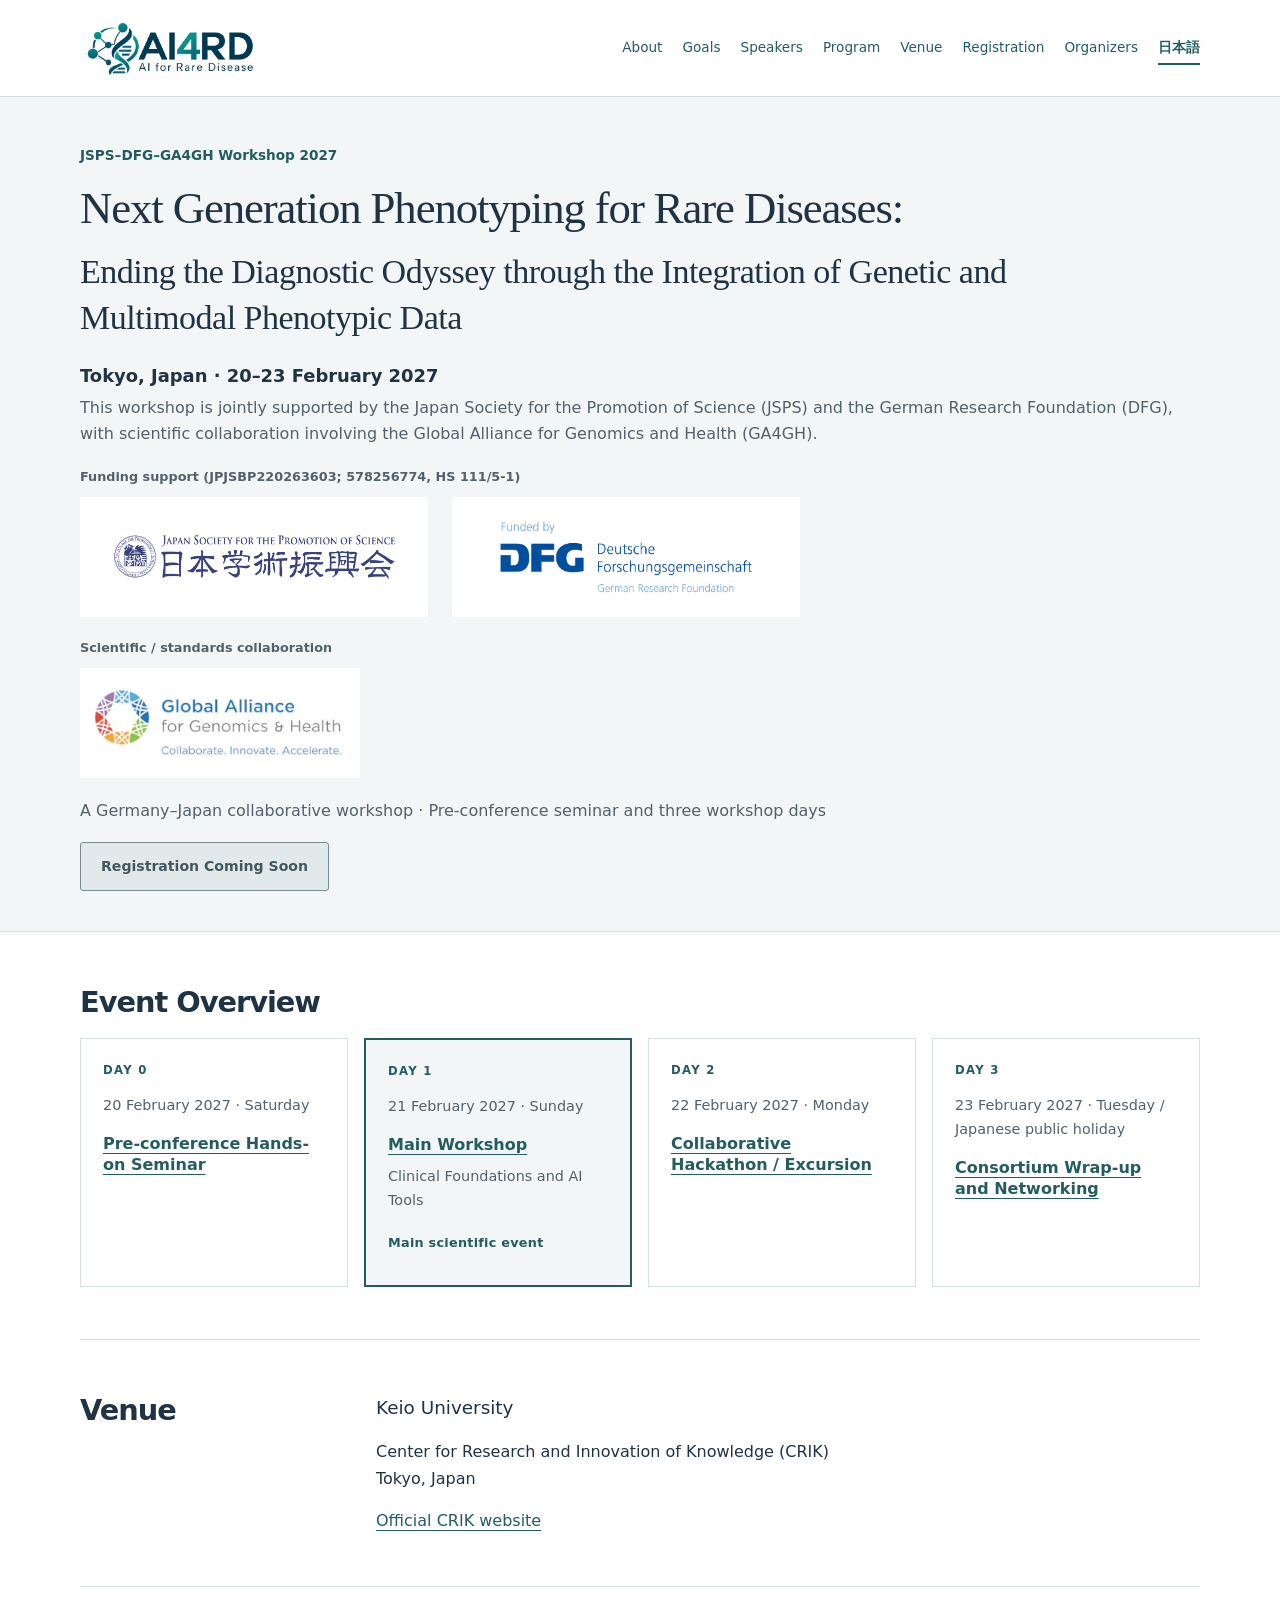
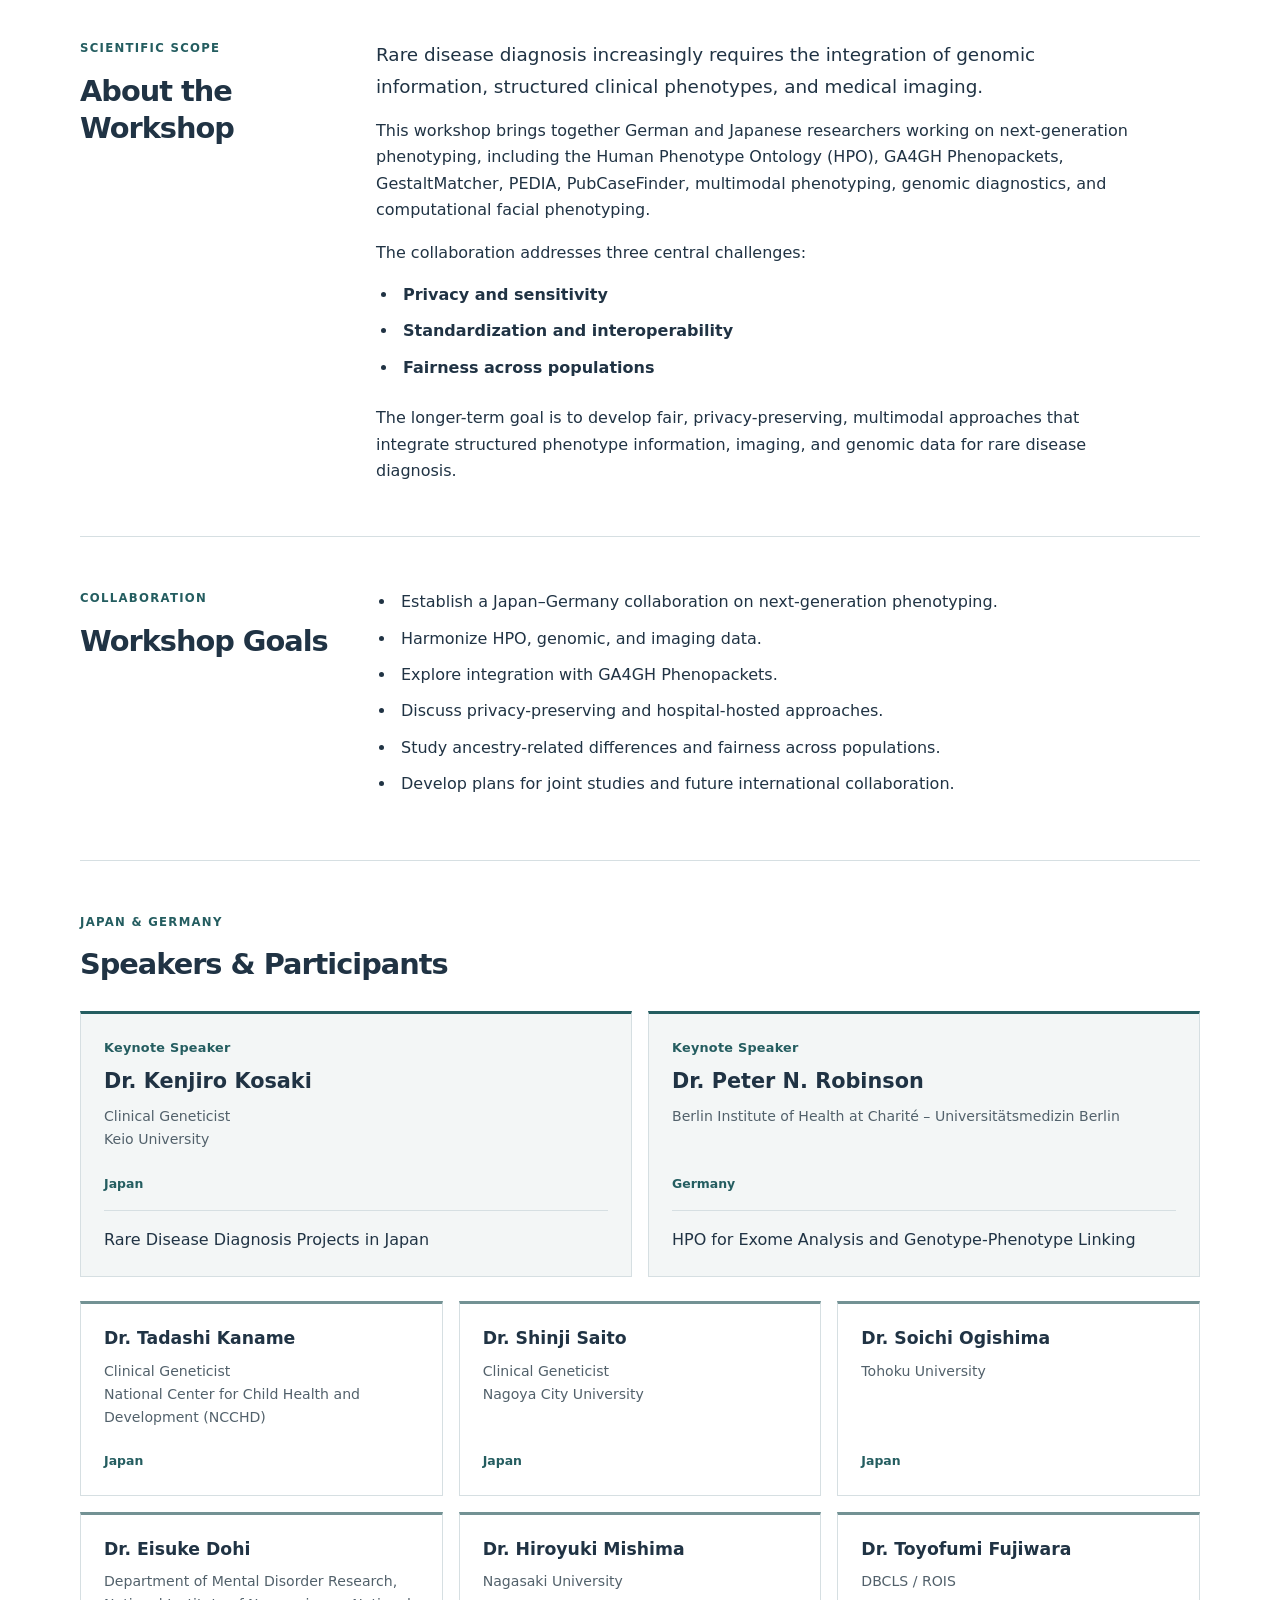
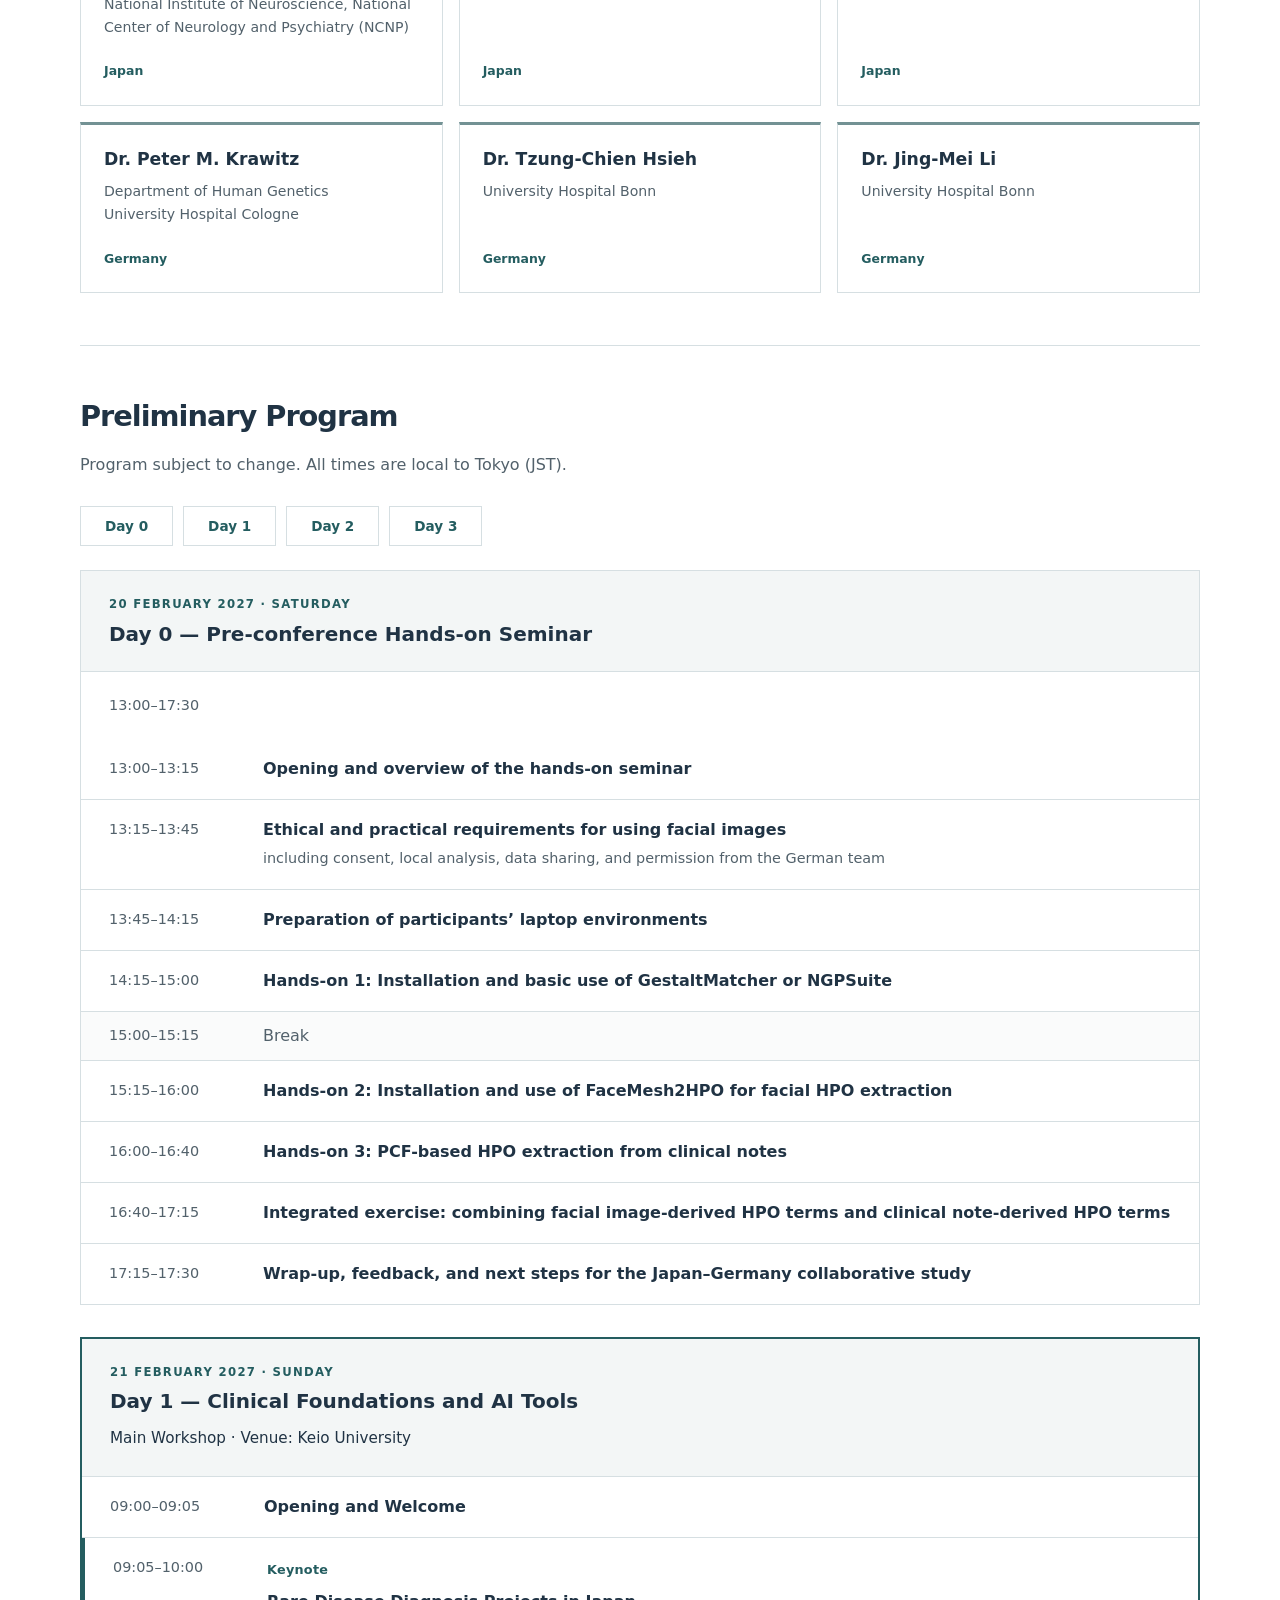
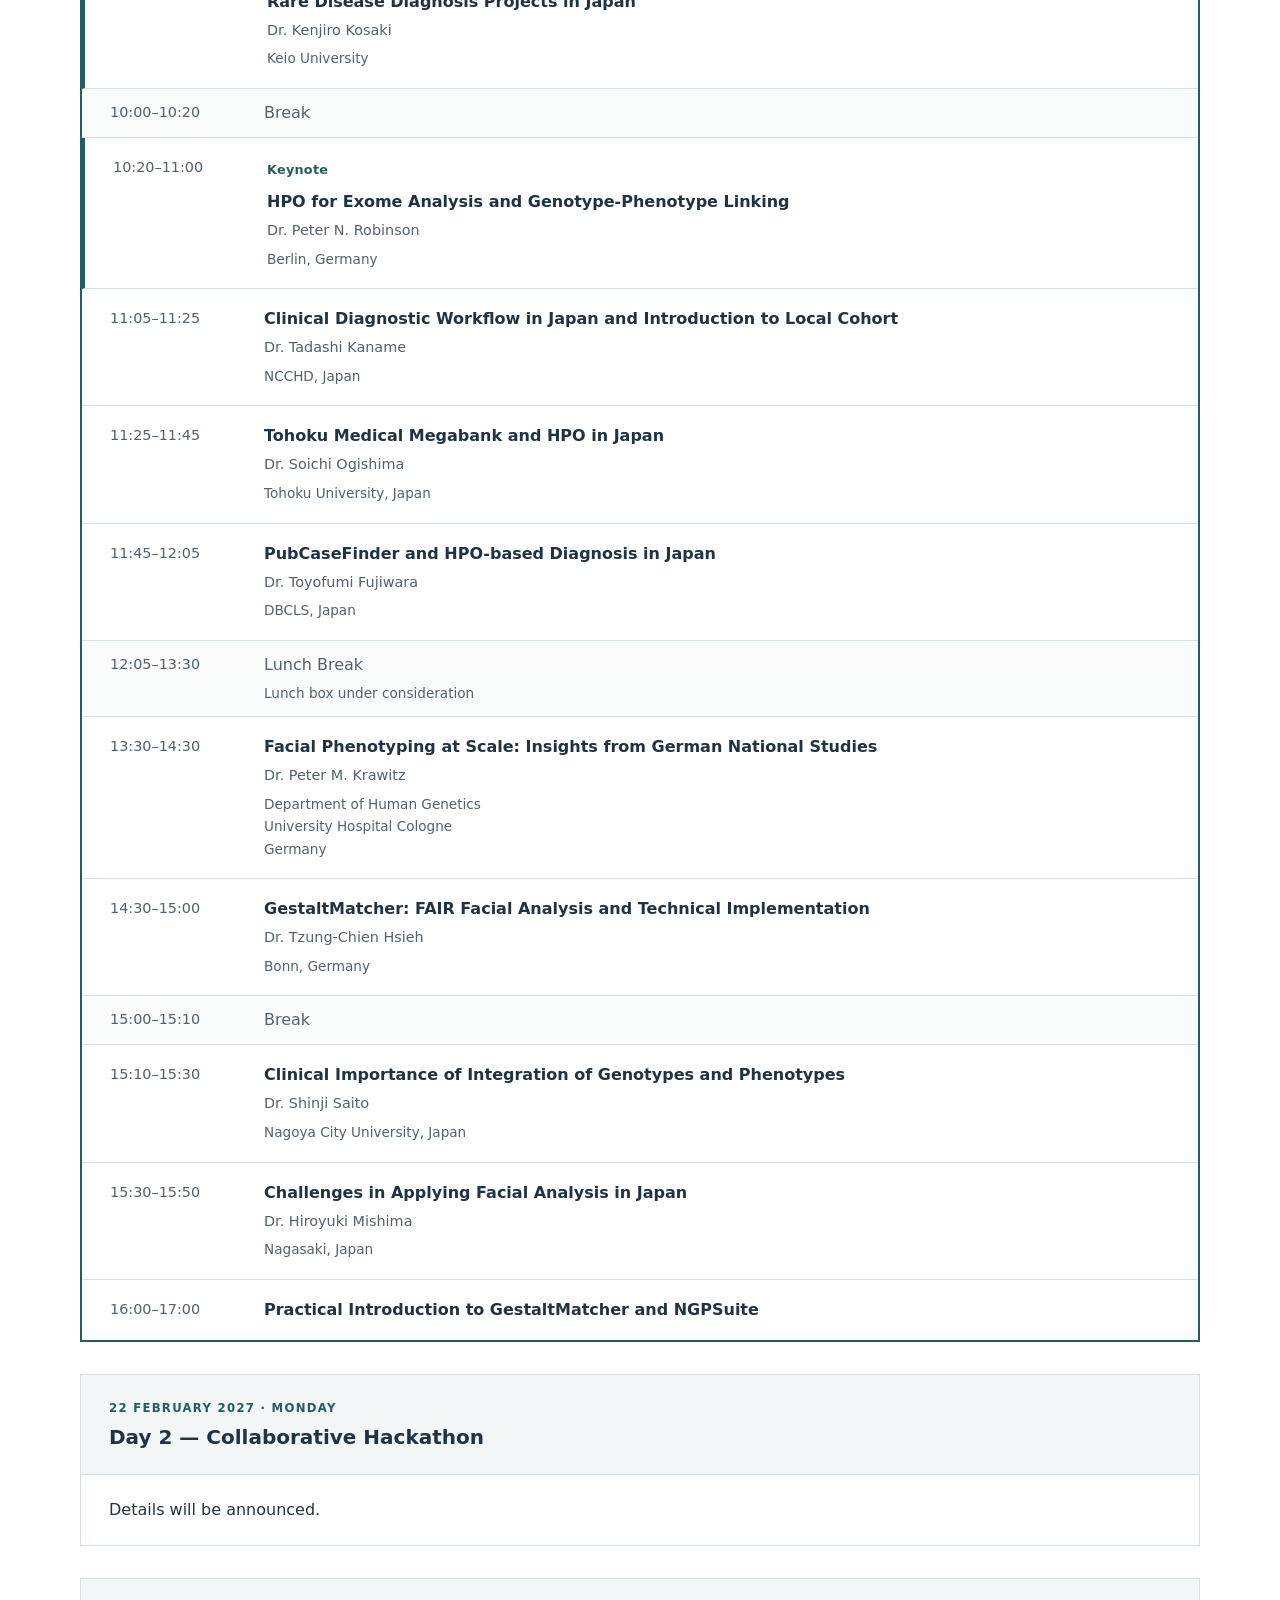
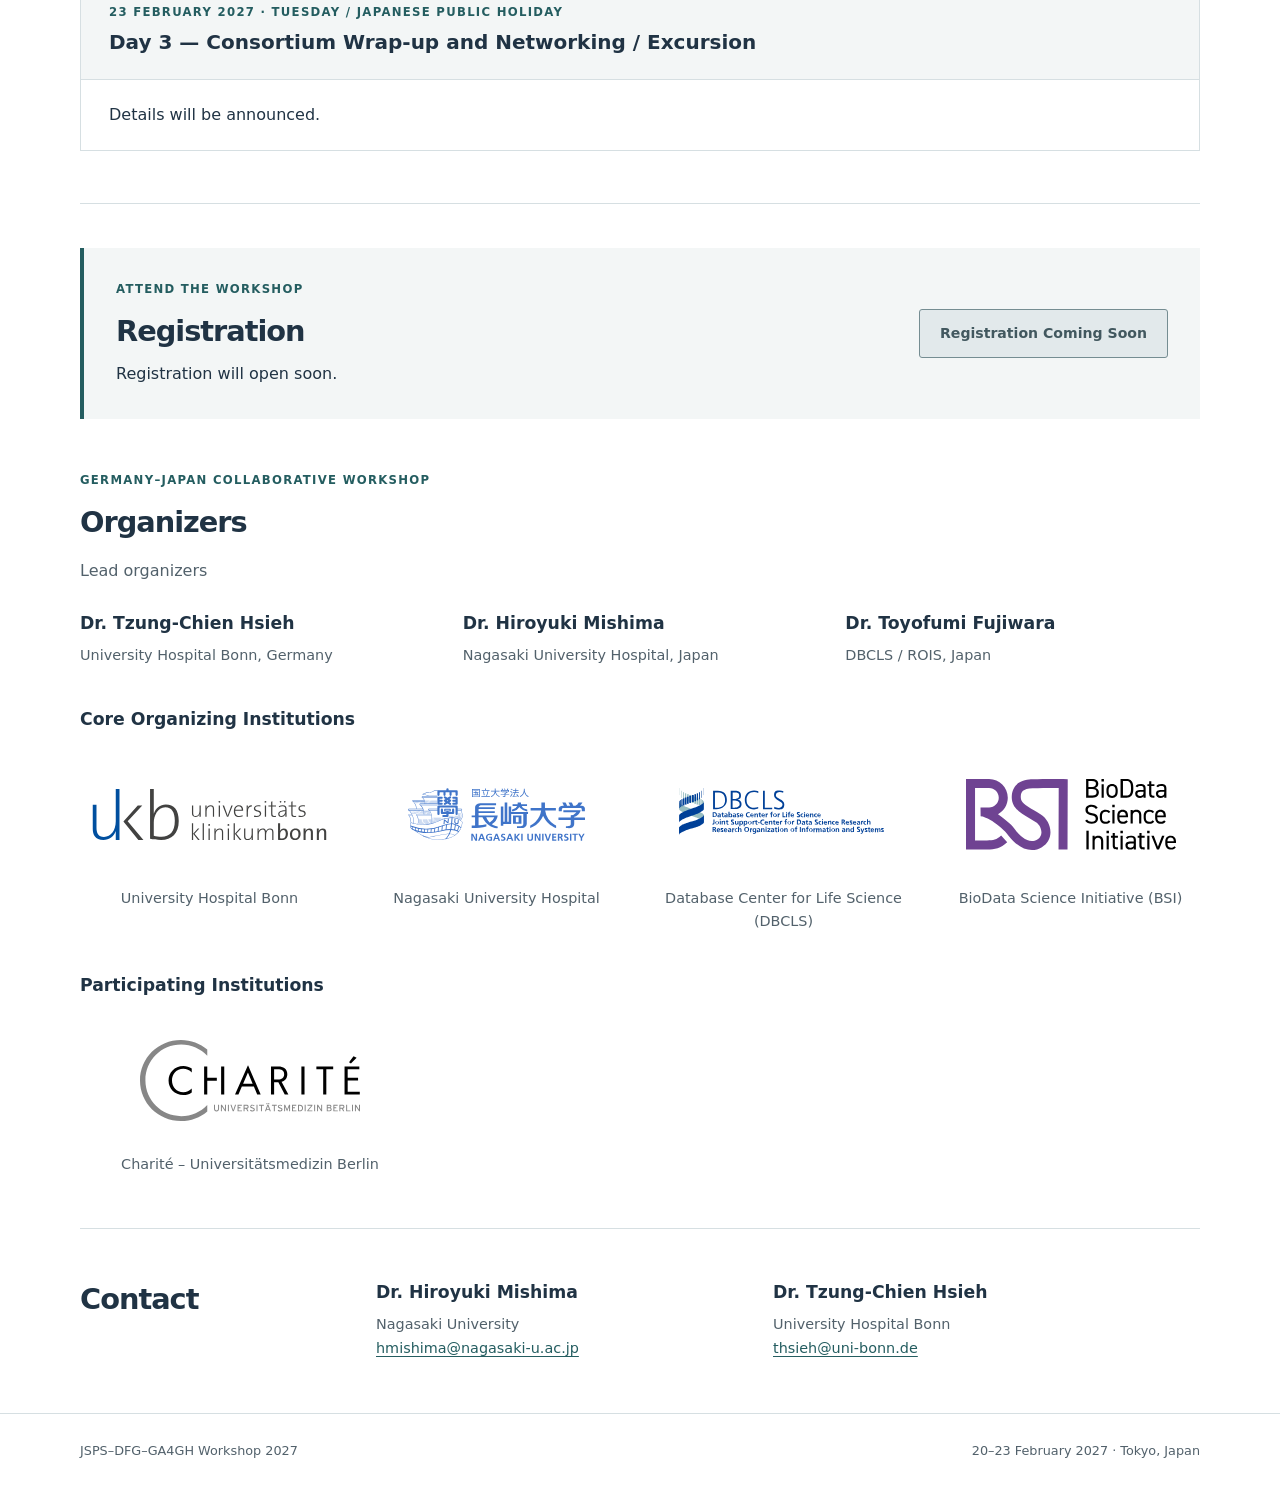
==== en/index.html @ 0270f4f4 "Update index.html" ====
<!doctype html>
<html lang="en">
<head>
  <meta charset="utf-8">
  <meta name="viewport" content="width=device-width, initial-scale=1">
  <title>JSPS–DFG–GA4GH Workshop 2027 | Tokyo</title>
  <meta name="description" content="Japan–Germany workshop on next-generation phenotyping for rare diseases. 20–23 February 2027, Keio University CRIK, Tokyo, Japan.">
  <link rel="stylesheet" href="../assets/css/styles.css">
<link rel="alternate" hreflang="ja" href="../">
<link rel="alternate" hreflang="en" href="./">
</head>
<body>
<a class="skip-link" href="#main">Skip to content</a>
<header class="site-header"><div class="container header-inner"><a class="wordmark" href="./" lang="en"><img class="header-logo" src="../assets/images/ai4rd.png" alt="AI4RD logo" width="2172" height="724" decoding="async"></a><nav aria-label="Main navigation"><a href="#about">About</a><a href="#goals">Goals</a><a href="#speakers">Speakers</a><a href="#program">Program</a><a href="#venue">Venue</a><a href="#registration">Registration</a><a href="#organizers">Organizers</a><a class="language-link" href="../" lang="ja" hreflang="ja">日本語</a></nav></div></header>
<main id="main">
<!-- WORKSHOP IDENTITY -->
<section class="hero" id="top"><div class="container">
<p class="workshop-identity" lang="en">JSPS–DFG–GA4GH Workshop 2027</p>
<h1>Next Generation Phenotyping for Rare Diseases:<span class="title-subline">Ending the Diagnostic Odyssey through the Integration of Genetic and Multimodal Phenotypic Data</span></h1>
<p class="hero-location">Tokyo, Japan · 20–23 February 2027</p>
<p class="hero-note funding-acknowledgement">
  This workshop is jointly supported by the Japan Society for the Promotion of Science (JSPS) and the German Research Foundation (DFG),
  with scientific collaboration involving the Global Alliance for Genomics and Health (GA4GH).
</p>
<!-- Funding logos -->
<p class="support-label">Funding support (JPJSBP220263603; 578256774, HS 111/5-1)</p>
<div class="funding-logos">
<div class="funding-logo-slot"><img class="institution-logo logo-jsps" src="../assets/images/jsps-display.png" alt="Japan Society for the Promotion of Science (JSPS)" decoding="async"></div>
<div class="funding-logo-slot"><img class="institution-logo logo-dfg" src="../assets/images/dfg-display.png" alt="German Research Foundation (DFG)" decoding="async"></div>
</div>
<!-- End funding logos -->
<div class="scientific-collaboration">
<p class="support-label">Scientific / standards collaboration</p>
<div class="collaboration-logo-slot"><img class="institution-logo logo-ga4gh" src="../assets/images/ga4gh.png" alt="Global Alliance for Genomics and Health (GA4GH)" decoding="async"></div>
</div>
<p class="hero-note">A Germany–Japan collaborative workshop · Pre-conference seminar and three workshop days</p>
<button class="button" type="button" disabled>Registration Coming Soon</button>
</div></section>
<div class="container content">
<section id="overview" class="section section-full"><h2>Event Overview</h2>
  <div class="overview-grid">
    <article class="overview-card">
      <p class="eyebrow">Day 0</p><p>20 February 2027 · Saturday</p>
      <h3><a href="#day-0">Pre-conference Hands-on Seminar</a></h3></article>
    <article class="overview-card main-event">
      <p class="eyebrow">Day 1</p><p>21 February 2027 · Sunday</p>
      <h3><a href="#day-1">Main Workshop</a></h3><p>Clinical Foundations and AI Tools</p><span class="badge">Main scientific event</span></article>
    <article class="overview-card">
      <p class="eyebrow">Day 2</p><p>22 February 2027 · Monday</p><h3><a href="#day-2">Collaborative Hackathon / Excursion</a></h3></article>
    <article class="overview-card">
      <p class="eyebrow">Day 3</p><p>23 February 2027 · Tuesday / Japanese public holiday</p>
      <h3><a href="#day-3">Consortium Wrap-up and Networking</a></h3></article>
  </div>
</section>
<section id="venue" class="section"><div class="section-label"><h2>Venue</h2></div><div class="section-body"><p class="lead">Keio University</p><p>Center for Research and Innovation of Knowledge (CRIK)<br>Tokyo, Japan</p><p><a href="https://crik.keio.ac.jp/">Official CRIK website</a></p></div></section>
<section id="about" class="section"><div class="section-label"><p class="eyebrow">Scientific scope</p><h2>About the Workshop</h2></div><div class="section-body">
<p class="lead">Rare disease diagnosis increasingly requires the integration of genomic information, structured clinical phenotypes, and medical imaging.</p>
<p>This workshop brings together German and Japanese researchers working on next-generation phenotyping, including the Human Phenotype Ontology (HPO), GA4GH Phenopackets, GestaltMatcher, PEDIA, PubCaseFinder, multimodal phenotyping, genomic diagnostics, and computational facial phenotyping.</p>
<p>The collaboration addresses three central challenges:</p>
<ul class="challenges"><li>Privacy and sensitivity</li><li>Standardization and interoperability</li><li>Fairness across populations</li></ul>
<p>The longer-term goal is to develop fair, privacy-preserving, multimodal approaches that integrate structured phenotype information, imaging, and genomic data for rare disease diagnosis.</p>
</div></section>
<section id="goals" class="section"><div class="section-label"><p class="eyebrow">Collaboration</p><h2>Workshop Goals</h2></div><div class="section-body"><ul class="goals-list">
<li>Establish a Japan–Germany collaboration on next-generation phenotyping.</li>
<li>Harmonize HPO, genomic, and imaging data.</li>
<li>Explore integration with GA4GH Phenopackets.</li>
<li>Discuss privacy-preserving and hospital-hosted approaches.</li>
<li>Study ancestry-related differences and fairness across populations.</li>
<li>Develop plans for joint studies and future international collaboration.</li>
</ul></div></section>
<!-- SPEAKERS: copy one speaker-card article to add a participant. -->
<section id="speakers" class="section section-full"><div class="section-heading"><p class="eyebrow">Japan &amp; Germany</p><h2>Speakers &amp; Participants</h2></div>
  <div class="keynote-grid">
    <article class="speaker-card keynote-card" data-status="confirmed"><p class="badge">Keynote Speaker</p><h3>Dr. Kenjiro Kosaki</h3><p>Clinical Geneticist<br>Keio University</p>
      <p class="country">Japan</p><p class="keynote-title">Rare Disease Diagnosis Projects in Japan</p></article>
    <article class="speaker-card keynote-card"><p class="badge">Keynote Speaker</p><h3>Dr. Peter N. Robinson</h3><p>Berlin Institute of Health at Charité – Universitätsmedizin Berlin</p>
      <p class="country">Germany</p><p class="keynote-title">HPO for Exome Analysis and Genotype-Phenotype Linking</p></article></div>
  <div class="speaker-grid">
    <article class="speaker-card" data-status="confirmed"><h3>Dr. Tadashi Kaname</h3><p>Clinical Geneticist<br>National Center for Child Health and Development (NCCHD)</p><p class="country">Japan</p></article>
    <article class="speaker-card" data-status="confirmed"><h3>Dr. Shinji Saito</h3><p>Clinical Geneticist<br>Nagoya City University</p><p class="country">Japan</p></article>
    <articls class="speaker-card"><h3>Dr. Soichi Ogishima</h3><p>Tohoku University</p><p class="country">Japan</p></articls>
    <article class="speaker-card"><h3>Dr. Eisuke Dohi</h3><p>Department of Mental Disorder Research, National Institute of Neuroscience, National Center of Neurology and Psychiatry (NCNP)</p><p class="country">Japan</p></article>
    <article class="speaker-card"><h3>Dr. Hiroyuki Mishima</h3><p>Nagasaki University</p><p class="country">Japan</p></article>
    <article class="speaker-card"><h3>Dr. Toyofumi Fujiwara</h3><p>DBCLS / ROIS</p><p class="country">Japan</p></article>
    <article class="speaker-card"><h3>Dr. Peter M. Krawitz</h3><p>Department of Human Genetics<br>University Hospital Cologne</p><p class="country">Germany</p></article>
    <article class="speaker-card"><h3>Dr. Tzung-Chien Hsieh</h3><p>University Hospital Bonn</p><p class="country">Germany</p></article>
    <article class="speaker-card"><h3>Dr. Jing-Mei Li</h3><p>University Hospital Bonn</p><p class="country">Germany</p></article>
   
</div></section>
<!-- PROGRAM: each program-day contains an ordered list of sessions. Times are local to Tokyo (JST). -->
<section id="program" class="section section-full"><div class="section-heading"><h2>Preliminary Program</h2><p>Program subject to change. All times are local to Tokyo (JST).</p></div><nav class="day-links" aria-label="Program days"><a href="#day-0">Day 0</a><a href="#day-1">Day 1</a><a href="#day-2">Day 2</a><a href="#day-3">Day 3</a></nav>
<section class="program-day" aria-labelledby="day-0"><header class="day-heading"><p class="eyebrow">20 February 2027 · Saturday</p><h3 id="day-0">Day 0 — Pre-conference Hands-on Seminar</h3></header><div class="day-summary"><p class="session-time">13:00–17:30</p></div>
<ol class="sessions">
<li class="session"><span class="session-time">13:00–13:15</span><div><h4>Opening and overview of the hands-on seminar</h4></div></li>
<li class="session"><span class="session-time">13:15–13:45</span><div><h4>Ethical and practical requirements for using facial images</h4><p>including consent, local analysis, data sharing, and permission from the German team</p></div></li>
<li class="session"><span class="session-time">13:45–14:15</span><div><h4>Preparation of participants’ laptop environments</h4></div></li>
<li class="session"><span class="session-time">14:15–15:00</span><div><h4>Hands-on 1: Installation and basic use of GestaltMatcher or NGPSuite</h4></div></li>
<li class="interval"><span class="session-time">15:00–15:15</span><div><h4>Break</h4></div></li>
<li class="session"><span class="session-time">15:15–16:00</span><div><h4>Hands-on 2: Installation and use of FaceMesh2HPO for facial HPO extraction</h4></div></li>
<li class="session"><span class="session-time">16:00–16:40</span><div><h4>Hands-on 3: PCF-based HPO extraction from clinical notes</h4></div></li>
<li class="session"><span class="session-time">16:40–17:15</span><div><h4>Integrated exercise: combining facial image-derived HPO terms and clinical note-derived HPO terms</h4></div></li>
<li class="session"><span class="session-time">17:15–17:30</span><div><h4>Wrap-up, feedback, and next steps for the Japan–Germany collaborative study</h4></div></li>
</ol></section>
<section class="program-day main-event" aria-labelledby="day-1"><header class="day-heading"><p class="eyebrow">21 February 2027 · Sunday</p><h3 id="day-1">Day 1 — Clinical Foundations and AI Tools</h3><p class="day-meta">Main Workshop · Venue: Keio University</p></header><ol class="sessions">
<li class="session"><span class="session-time">09:00–09:05</span><div><h4>Opening and Welcome</h4></div></li>
<li class="keynote-session"><span class="session-time">09:05–10:00</span><div><p class="badge">Keynote</p><h4>Rare Disease Diagnosis Projects in Japan</h4><p class="session-speaker">Dr. Kenjiro Kosaki</p><p class="session-affiliation">Keio University</p></div></li>
<li class="interval"><span class="session-time">10:00–10:20</span><div><h4>Break</h4></div></li>
<li class="keynote-session"><span class="session-time">10:20–11:00</span><div><p class="badge">Keynote</p><h4>HPO for Exome Analysis and Genotype-Phenotype Linking</h4><p class="session-speaker">Dr. Peter N. Robinson</p><p class="session-affiliation">Berlin, Germany</p></div></li>
<li class="session"><span class="session-time">11:05–11:25</span><div><h4>Clinical Diagnostic Workflow in Japan and Introduction to Local Cohort</h4><p class="session-speaker">Dr. Tadashi Kaname</p><p class="session-affiliation">NCCHD, Japan</p></div></li>
<li class="session"><span class="session-time">11:25–11:45</span><div><h4>Tohoku Medical Megabank and HPO in Japan</h4><p class="session-speaker">Dr. Soichi Ogishima</p><p class="session-affiliation">Tohoku University, Japan</p></div></li>
<li class="session"><span class="session-time">11:45–12:05</span><div><h4>PubCaseFinder and HPO-based Diagnosis in Japan</h4><p class="session-speaker">Dr. Toyofumi Fujiwara</p><p class="session-affiliation">DBCLS, Japan</p></div></li>
<li class="interval"><span class="session-time">12:05–13:30</span><div><h4>Lunch Break</h4><p class="tentative-note">Lunch box under consideration</p></div></li>
<li class="session"><span class="session-time">13:30–14:30</span><div><h4>Facial Phenotyping at Scale: Insights from German National Studies</h4><p class="session-speaker">Dr. Peter M. Krawitz</p><p class="session-affiliation">Department of Human Genetics<br>University Hospital Cologne<br>Germany</p></div></li>
<li class="session"><span class="session-time">14:30–15:00</span><div><h4>GestaltMatcher: FAIR Facial Analysis and Technical Implementation</h4><p class="session-speaker">Dr. Tzung-Chien Hsieh</p><p class="session-affiliation">Bonn, Germany</p></div></li>
<li class="interval"><span class="session-time">15:00–15:10</span><div><h4>Break</h4></div></li>
<li class="session"><span class="session-time">15:10–15:30</span><div><h4>Clinical Importance of Integration of Genotypes and Phenotypes</h4><p class="session-speaker">Dr. Shinji Saito</p><p class="session-affiliation">Nagoya City University, Japan</p></div></li>
<li class="session"><span class="session-time">15:30–15:50</span><div><h4>Challenges in Applying Facial Analysis in Japan</h4><p class="session-speaker">Dr. Hiroyuki Mishima</p><p class="session-affiliation">Nagasaki, Japan</p></div></li>
<li class="session"><span class="session-time">16:00–17:00</span><div><h4>Practical Introduction to GestaltMatcher and NGPSuite</h4></div></li>
</ol></section>
<section class="program-day" aria-labelledby="day-2"><header class="day-heading"><p class="eyebrow">22 February 2027 · Monday</p><h3 id="day-2">Day 2 — Collaborative Hackathon</h3></header><div class="day-summary"><p>Details will be announced.</p></div></section>
<section class="program-day" aria-labelledby="day-3"><header class="day-heading"><p class="eyebrow">23 February 2027 · Tuesday / Japanese public holiday</p><h3 id="day-3">Day 3 — Consortium Wrap-up and Networking / Excursion</h3></header><div class="day-summary"><p>Details will be announced.</p></div></section>
</section>
<!-- REGISTRATION: replace disabled buttons here and in the hero with links once registration opens. -->
<section id="registration" class="registration"><div><p class="eyebrow">Attend the workshop</p><h2>Registration</h2><p>Registration will open soon.</p></div><button class="button" type="button" disabled>Registration Coming Soon</button></section>
<section id="organizers" class="section section-full"><div class="section-heading"><p class="eyebrow">Germany–Japan collaborative workshop</p><h2>Organizers</h2><p>Lead organizers</p></div><div class="organizer-grid">
<article><h3>Dr. Tzung-Chien Hsieh</h3><p>University Hospital Bonn, Germany</p></article>
<article><h3>Dr. Hiroyuki Mishima</h3><p>Nagasaki University Hospital, Japan</p></article>
<article><h3>Dr. Toyofumi Fujiwara</h3><p>DBCLS / ROIS, Japan</p></article>
</div>
<!-- Institutional logos -->
<section class="institution-section" aria-labelledby="core-institutions">
<h3 id="core-institutions">Core Organizing Institutions</h3>
<div class="institution-grid">
<figure class="institution-item"><div class="logo-slot"><img class="institution-logo logo-ukb" src="../assets/images/ukb.svg" alt="University Hospital Bonn (UKB)" decoding="async"></div><figcaption>University Hospital Bonn</figcaption></figure>
<figure class="institution-item"><div class="logo-slot"><img class="institution-logo logo-nagasaki" src="../assets/images/nagasaki.svg" alt="Nagasaki University" decoding="async"></div><figcaption>Nagasaki University Hospital</figcaption></figure>
<figure class="institution-item"><div class="logo-slot"><img class="institution-logo logo-dbcls" src="../assets/images/dbcls.svg" alt="Database Center for Life Science (DBCLS)" decoding="async"></div><figcaption>Database Center for Life Science (DBCLS)</figcaption></figure>
<figure class="institution-item"><div class="logo-slot"><img class="institution-logo logo-bsi" src="../assets/images/bsi.svg" alt="BioData Science Initiative (BSI)" decoding="async"></div><figcaption lang="en">BioData Science Initiative (BSI)</figcaption></figure>
</div>
</section>
<section class="institution-section" aria-labelledby="participating-institutions">
<h3 id="participating-institutions">Participating Institutions</h3>
<div class="participating-grid">
<figure class="institution-item participating-institution"><div class="logo-slot"><img class="institution-logo logo-charite" src="../assets/images/charite.svg" alt="Charité – Universitätsmedizin Berlin" decoding="async"></div><figcaption>Charité – Universitätsmedizin Berlin</figcaption></figure>
</div>
</section>
<!-- End institutional logos -->
</section>
<section id="contact" class="section"><div class="section-label"><h2>Contact</h2></div><div class="section-body contact-grid">
<div><h3 lang="en">Dr. Hiroyuki Mishima</h3><p>Nagasaki University<br><a href="mailto:hmishima@nagasaki-u.ac.jp">hmishima@nagasaki-u.ac.jp</a></p></div>
<div><h3 lang="en">Dr. Tzung-Chien Hsieh</h3><p>University Hospital Bonn<br><a href="mailto:thsieh@uni-bonn.de">thsieh@uni-bonn.de</a></p></div>
</div></section>
</div>
</main>
<footer class="site-footer"><div class="container"><p>JSPS–DFG–GA4GH Workshop 2027</p><p>20–23 February 2027 · Tokyo, Japan</p></div></footer>
</body>
</html>
---- assets/css/styles.css ----
/* Base palette and spacing: edit these tokens to adjust the visual identity. */
:root{--ink:#203344;--muted:#52616b;--accent:#245d60;--line:#d6dfe2;--soft:#f3f6f6;--paper:#fff;--width:1120px}
*{box-sizing:border-box}
html{scroll-padding-top:7rem}
body{margin:0;background:var(--paper);color:var(--ink);font-family:system-ui,-apple-system,BlinkMacSystemFont,"Segoe UI",sans-serif;font-size:16px;line-height:1.65}
a{color:var(--accent);text-underline-offset:.22em}
a:hover{text-decoration-thickness:2px}
a:focus-visible,button:focus-visible{outline:3px solid #995c13;outline-offset:5px}
.container{width:min(var(--width),calc(100% - 64px));margin-inline:auto}
h1,h2,h3,h4,p{margin-top:0}
h1,h2,h3,h4{line-height:1.3}
h2{font-size:1.8rem;letter-spacing:-.035em;margin-bottom:1rem}
h3{font-size:1.08rem;margin-bottom:.6rem}
p{margin-bottom:1rem}
p:last-child{margin-bottom:0}
.skip-link{position:absolute;top:-100px;left:16px;background:white;padding:12px;z-index:10}
.skip-link:focus{top:12px}
.site-header{position:sticky;top:0;z-index:5;background:white;border-bottom:1px solid var(--line)}
.header-inner{display:flex;align-items:center;justify-content:space-between;gap:24px;padding-block:18px}
.wordmark{display:block;flex-shrink:0;max-width:100%;text-decoration:none}
.header-logo{display:block;width:180px;max-width:100%;height:auto}
nav{display:flex;flex-wrap:wrap;gap:10px 20px}
nav a{font-size:.85rem;text-decoration:none;padding-block:5px}
nav a:hover{text-decoration:underline}
.hero{background:var(--soft);border-bottom:1px solid var(--line);padding:48px 0 40px}
.eyebrow{text-transform:uppercase;letter-spacing:.11em;font-size:.73rem;font-weight:700;color:var(--accent);margin-bottom:14px}
h1{max-width:950px;font-family:Georgia,"Times New Roman",serif;font-weight:400;font-size:clamp(2rem,3.5vw,2.9rem);line-height:1.22;letter-spacing:-.025em;margin-bottom:26px}
.title-subline{display:block;font-size:.76em;line-height:1.35;margin-top:14px;letter-spacing:-.015em}
.hero-location{font-size:1.12rem;font-weight:600;margin-bottom:4px}
.hero-note{color:var(--muted);margin-bottom:18px}
.hero h1{margin-bottom:20px}
.button{display:inline-block;font:inherit;font-size:.88rem;font-weight:600;border:1px solid #758d92;border-radius:3px;padding:12px 20px;text-decoration:none;background:#e2e9eb;color:#42585f}
.button:disabled{opacity:1;cursor:not-allowed}
a.button{background:var(--accent);color:white}
.section{padding-block:52px;border-bottom:1px solid var(--line);display:grid;grid-template-columns:260px 1fr;gap:36px}
.section-body{max-width:770px}
.lead{font-size:1.15rem;line-height:1.7}
.section-full{display:block}
.section-heading{margin-bottom:28px}
.section-heading>p:last-child{color:var(--muted)}
.challenges{padding-left:22px;margin-block:16px 24px;font-weight:600}
.challenges li,.goals-list li{padding-left:5px;margin-bottom:10px}
.goals-list{margin:0;padding-left:20px}
.speaker-grid{display:grid;grid-template-columns:repeat(3,1fr);gap:16px}
.speaker-card{border:1px solid var(--line);border-top:3px solid #739294;padding:23px;display:flex;flex-direction:column}
.speaker-card p{font-size:.88rem;color:var(--muted);margin-bottom:12px}
.speaker-card .country{margin-top:auto;margin-bottom:0;padding-top:10px;font-size:.78rem;color:var(--accent);font-weight:600}
.day-links{margin-bottom:24px;gap:10px}
.day-links a{border:1px solid var(--line);padding:8px 24px;font-weight:600}
.program-day{margin-bottom:32px;border:1px solid var(--line)}
.program-day:last-child{margin-bottom:0}
.day-heading{padding:24px 28px;background:var(--soft);border-bottom:1px solid var(--line)}
.day-heading .eyebrow{margin-bottom:6px}
.day-heading h3{font-size:1.25rem;margin:0;scroll-margin-top:7rem}
.sessions{list-style:none;padding:0;margin:0}
.sessions li{display:grid;grid-template-columns:130px 1fr;gap:24px;padding:18px 28px;border-bottom:1px solid var(--line)}
.sessions li:last-child{border-bottom:0}
.session-time{font-variant-numeric:tabular-nums;font-size:.9rem;white-space:nowrap;color:var(--muted)}
.sessions h4{font-size:1rem;font-weight:600;margin:0;line-height:1.5}
.sessions p{font-size:.9rem;color:var(--muted);margin:5px 0 0}
.sessions .interval{background:#fafbfb;padding-block:12px}
.interval h4{font-weight:400;color:var(--muted)}
.registration{margin-top:44px;padding:32px;background:var(--soft);border-left:4px solid var(--accent);display:flex;justify-content:space-between;align-items:center;gap:24px}
.registration h2{margin-bottom:10px}
.registration .button{flex-shrink:0}
.organizer-grid{display:grid;grid-template-columns:repeat(3,1fr);gap:28px}
.organizer-grid p{color:var(--muted);font-size:.9rem}
#contact{border-bottom:0}
.site-footer{border-top:1px solid var(--line);padding:26px 0;color:var(--muted);font-size:.8rem}
.site-footer .container{display:flex;justify-content:space-between;gap:16px}
.site-footer p{margin:0}
@media(max-width:1000px){.header-inner{align-items:flex-start;flex-direction:column;gap:8px}.section{grid-template-columns:210px 1fr;gap:24px}.speaker-grid{grid-template-columns:repeat(2,1fr)}html{scroll-padding-top:9rem}.day-heading h3{scroll-margin-top:9rem}}
@media(max-width:640px){.container{width:calc(100% - 36px)}.site-header{position:static}.header-inner{padding-block:12px}.header-logo{width:156px}nav{gap:2px 17px}nav a{padding-block:8px}.hero{padding:32px 0}.section{display:block;padding-block:36px}.section-label{margin-bottom:22px}.speaker-grid,.organizer-grid{grid-template-columns:1fr}.speaker-card{padding:20px}.registration{flex-direction:column;align-items:flex-start;padding:24px;margin-top:32px}.sessions li{grid-template-columns:1fr;gap:5px;padding:16px 18px}.day-heading{padding:20px 18px}.day-heading h3{font-size:1.15rem}.site-footer .container{flex-direction:column;gap:5px}html{scroll-padding-top:1rem}.day-heading h3{scroll-margin-top:1rem}}
@media print{.site-header,.skip-link,.button,.day-links{display:none}.container{width:100%}.hero,.section{padding-block:20px}.program-day{break-inside:auto}.sessions li,.speaker-card{break-inside:avoid}body{font-size:10pt}.hero{background:white}.speaker-grid{grid-template-columns:repeat(3,1fr)}}

/* Bilingual navigation, event overview, and keynote hierarchy. */
.language-link{font-weight:700;border-bottom:2px solid var(--accent)}
.overview-grid{display:grid;grid-template-columns:repeat(4,minmax(0,1fr));gap:16px}
.overview-card{padding:22px;border:1px solid var(--line)}
.overview-card>p:not(.eyebrow){font-size:.9rem;color:var(--muted)}
.overview-card h3{font-size:1rem}
.main-event{border:2px solid var(--accent)}
.overview-card.main-event{background:var(--soft)}
.keynote-grid{display:grid;grid-template-columns:repeat(2,minmax(0,1fr));gap:16px;margin-bottom:24px}
.keynote-card{background:var(--soft);border-top-color:var(--accent)}
.keynote-card h3{font-size:1.3rem}
.speaker-card .keynote-title{margin-top:16px;margin-bottom:0;padding-top:16px;border-top:1px solid var(--line);color:var(--ink);font-size:1rem}
.badge,.speaker-card .badge,.sessions .badge{align-self:flex-start;display:inline-block;font-size:.8rem;font-weight:700;color:var(--accent);letter-spacing:.02em;margin:0 0 10px}
.keynote-session{border-left:3px solid var(--accent)}
.day-meta{margin-top:12px;margin-bottom:0;font-size:.95rem}
.day-summary{padding:22px 28px}
.sessions .tentative-note{font-size:.85rem;color:var(--muted)}
.sessions .session-affiliation{font-size:.85rem}
:lang(ja) h1{font-family:"Yu Mincho","Hiragino Mincho ProN",serif;line-height:1.5;letter-spacing:0}
:lang(ja) .title-subline{line-height:1.6;letter-spacing:0}
:lang(ja) h2,:lang(ja) h3{line-height:1.5;letter-spacing:0}
:lang(ja) .eyebrow{letter-spacing:.05em}
@media(max-width:1100px){.header-inner{flex-direction:column;align-items:flex-start;gap:8px}.overview-grid{grid-template-columns:repeat(2,minmax(0,1fr))}html{scroll-padding-top:10rem}}
@media(max-width:640px){.overview-grid,.keynote-grid{grid-template-columns:1fr}.day-summary{padding:20px 18px}html{scroll-padding-top:1rem}}

/* Institutional marks retain their source proportions and artwork. */
.institution-logo {
  display: block;
  width: auto;
  height: auto;
  max-width: 100%;
  max-height: 100px;
  object-fit: contain;
}
.funding-logos {
  display: grid;
  grid-template-columns: repeat(2, minmax(0, 1fr));
  max-width: 720px;
  gap: 24px;
  margin: 0 0 20px;
}
.funding-logo-slot {
  height: 120px;
  padding: 16px;
  display: flex;
  align-items: center;
  justify-content: center;
  background: white;
}
.logo-dfg { max-width: min(100%, 255px); max-height: 88px; }
.logo-jsps { max-width: min(100%, 285px); max-height: 88px; }
.institution-section { margin-top: 40px; }
.institution-section > h3 { margin-bottom: 24px; }
.institution-grid {
  display: grid;
  grid-template-columns: repeat(4, minmax(0, 1fr));
  gap: 28px;
}
.institution-item { margin: 0; min-width: 0; }
.logo-slot {
  min-height: 120px;
  display: flex;
  align-items: center;
  justify-content: center;
  padding: 12px;
}
.logo-ukb { max-width: min(100%, 260px); }
.logo-dbcls { max-width: min(100%, 210px); max-height: 82px; }
.logo-charite { max-width: min(100%, 220px); max-height: 82px; }
.institution-item figcaption {
  margin-top: 12px;
  text-align: center;
  color: var(--muted);
  font-size: .9rem;
}
.logo-nagasaki { max-width: min(100%, 260px); }
.participating-grid { display: grid; grid-template-columns: repeat(2, minmax(0, 1fr)); gap: 28px; max-width: 736px; }
.participating-institution { max-width: 340px; }
.logo-keio { max-width: min(100%, 250px); max-height: 82px; }
@media (max-width: 1000px) {
  .institution-grid { grid-template-columns: repeat(2, minmax(0, 1fr)); }
}
@media (max-width: 640px) {
  .institution-grid { grid-template-columns: 1fr; gap: 28px; }
  .institution-item { width: 100%; max-width: 340px; margin-inline: auto; }
  .funding-logos, .participating-grid { grid-template-columns: 1fr; }
  .funding-logos { max-width: 360px; gap: 16px; }
  .participating-institution { margin-inline: 0; }
}

/* Workshop identity and distinct support roles. */
.workshop-identity { margin-bottom: 14px; color: var(--accent); font-size: .85rem; font-weight: 700; line-height: 1.6; text-wrap: pretty; }
.support-label { margin-bottom: 10px; font-size: .8rem; font-weight: 600; color: var(--muted); }
.scientific-collaboration { margin-bottom: 20px; }
.collaboration-logo-slot { display: flex; align-items: center; justify-content: center; width: 280px; max-width: 100%; height: 110px; padding: 10px; background: white; }
.logo-ga4gh { width: 100%; max-height: 90px; }
.logo-bsi { width: 210px; max-width: 100%; max-height: 82px; }

/* Named contacts share a compact, responsive layout. */
.contact-grid { display: grid; grid-template-columns: repeat(2, minmax(0, 1fr)); gap: 24px; }
.contact-grid p { color: var(--muted); font-size: .9rem; }
.contact-grid a { overflow-wrap: anywhere; }
@media (max-width: 640px) {
  .contact-grid { grid-template-columns: 1fr; }
}
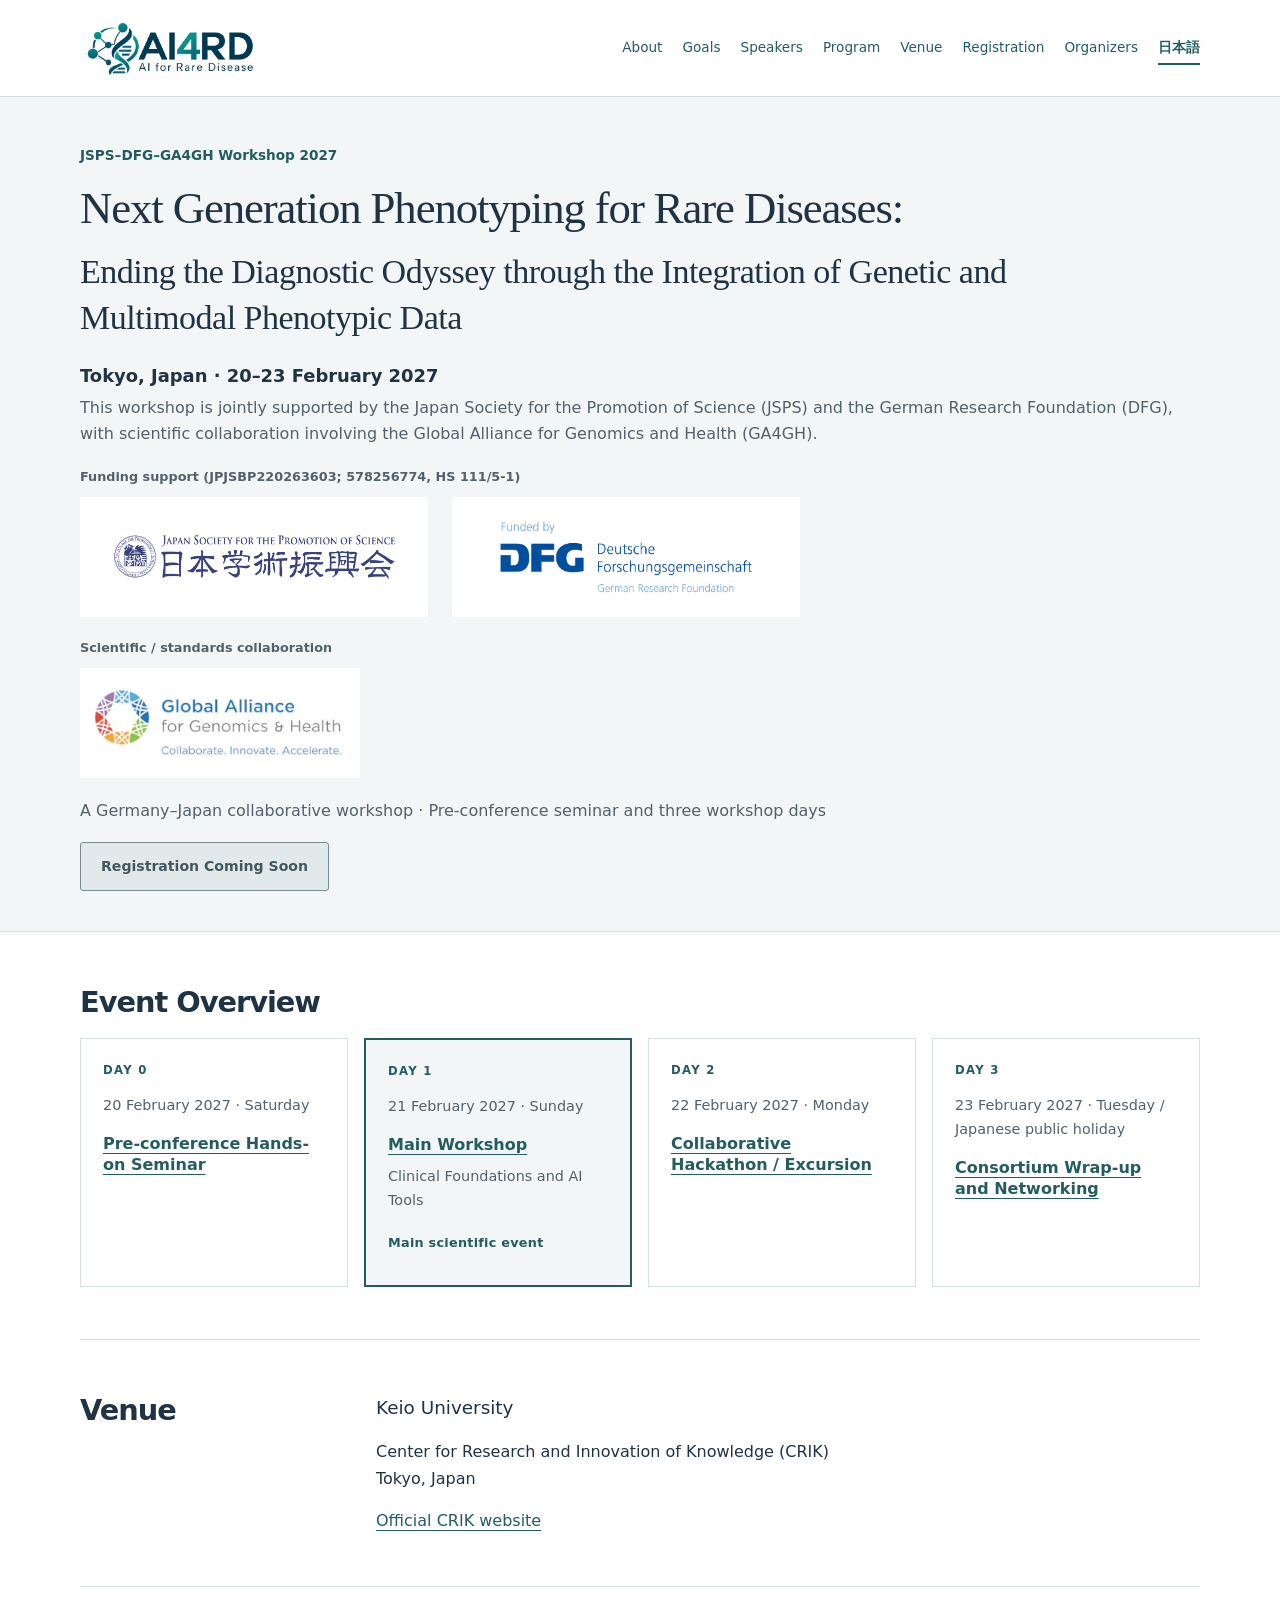
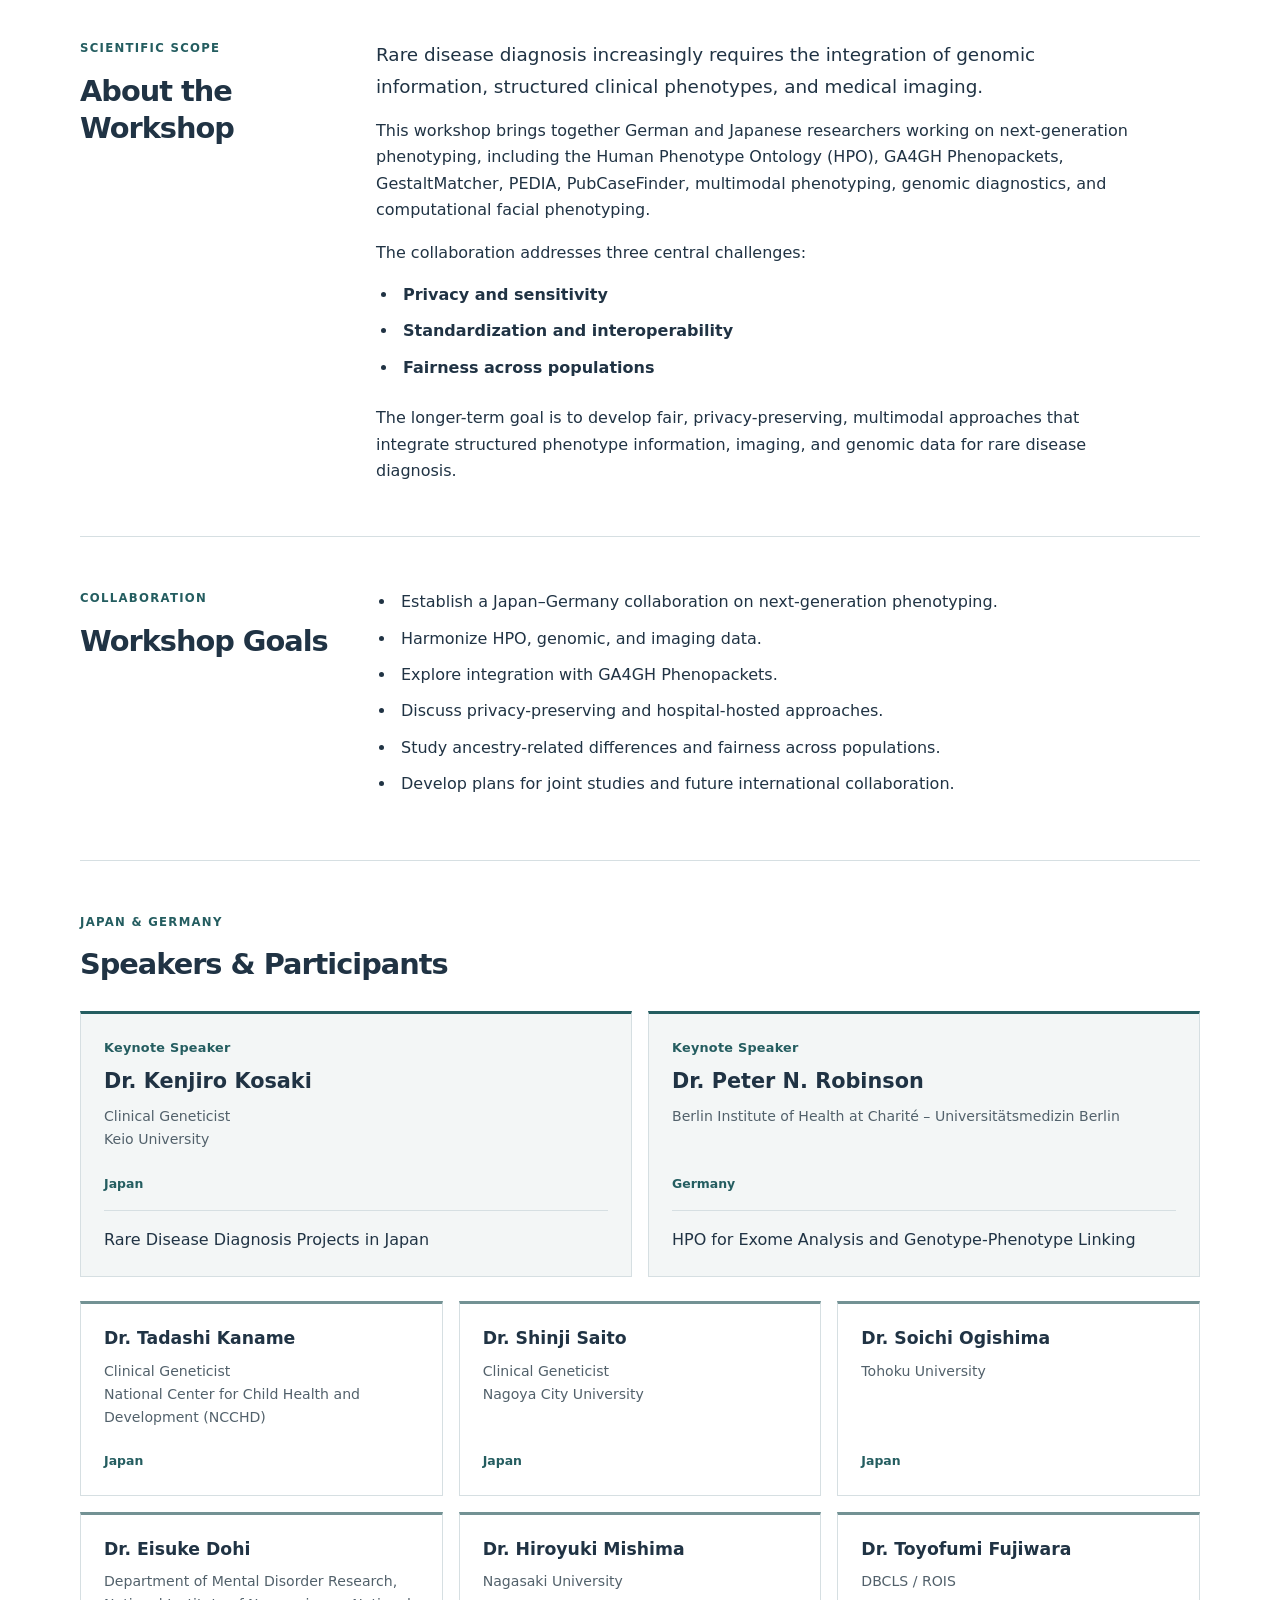
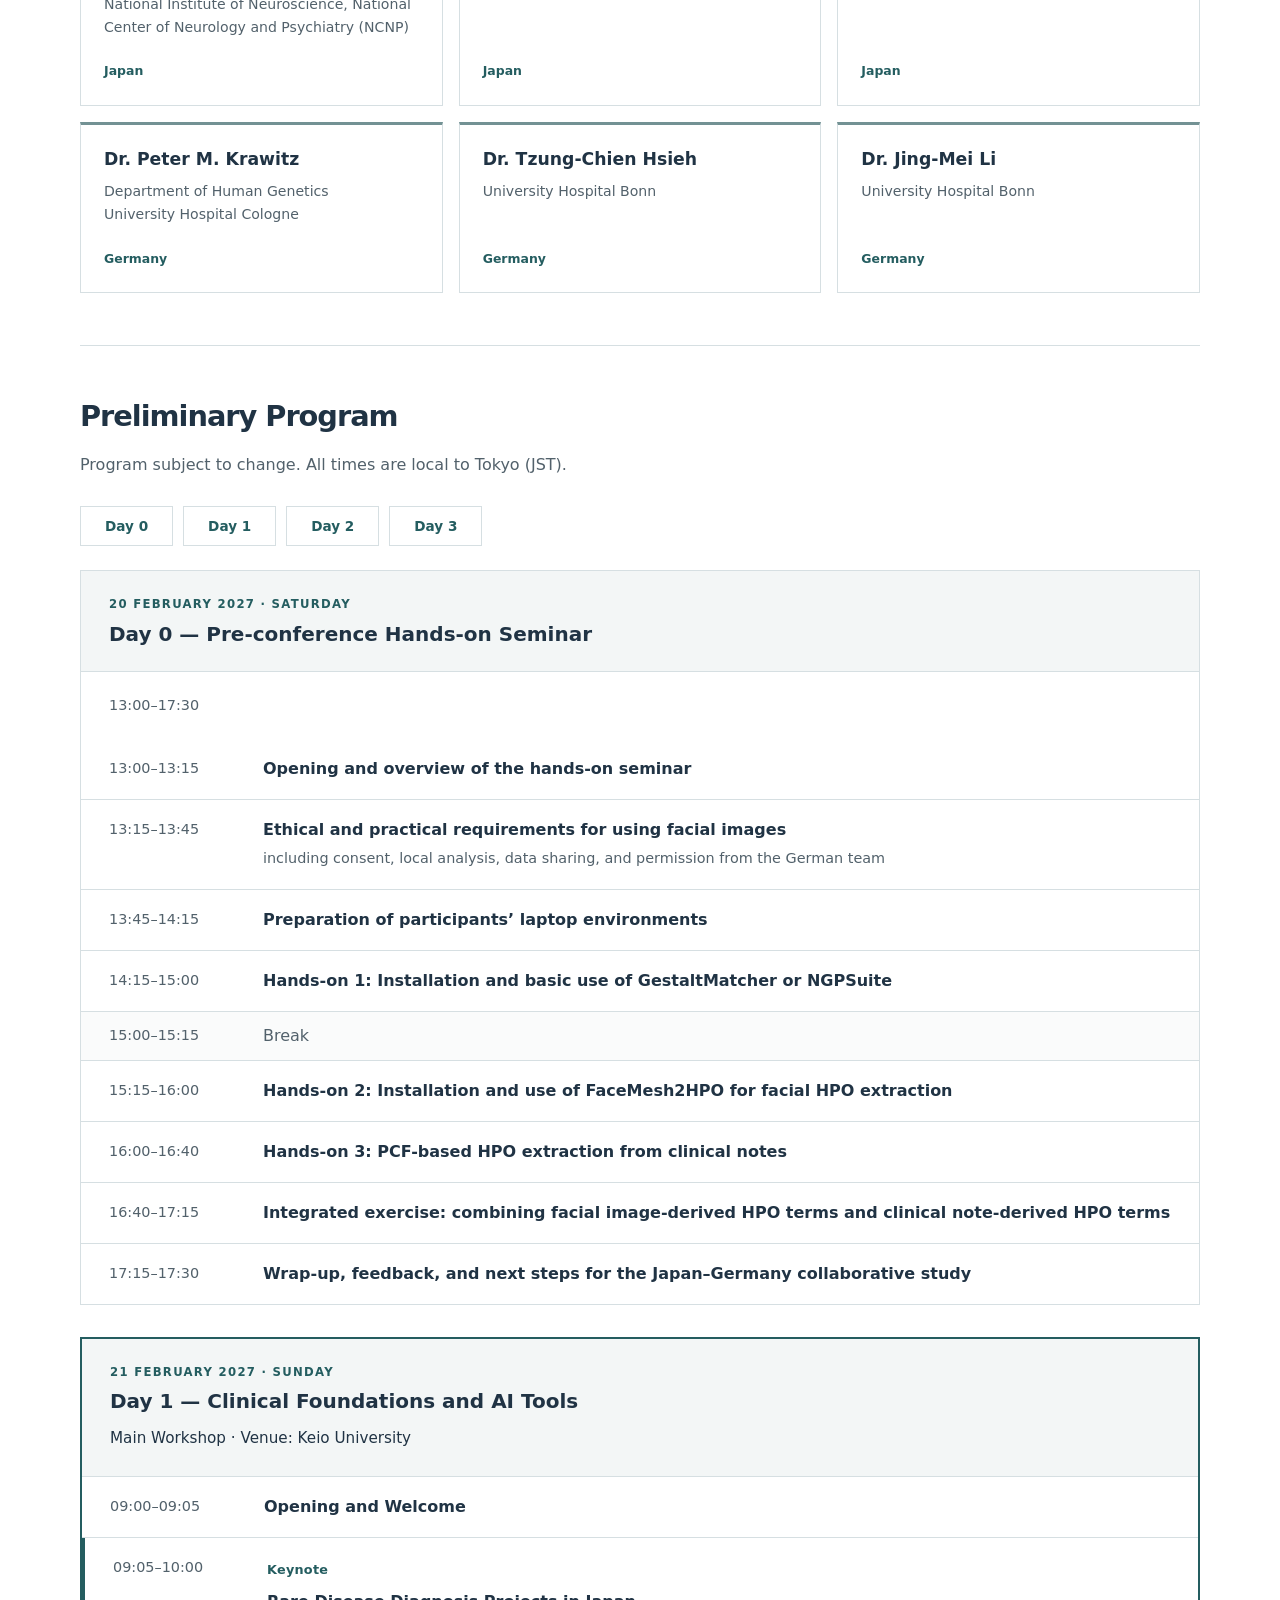
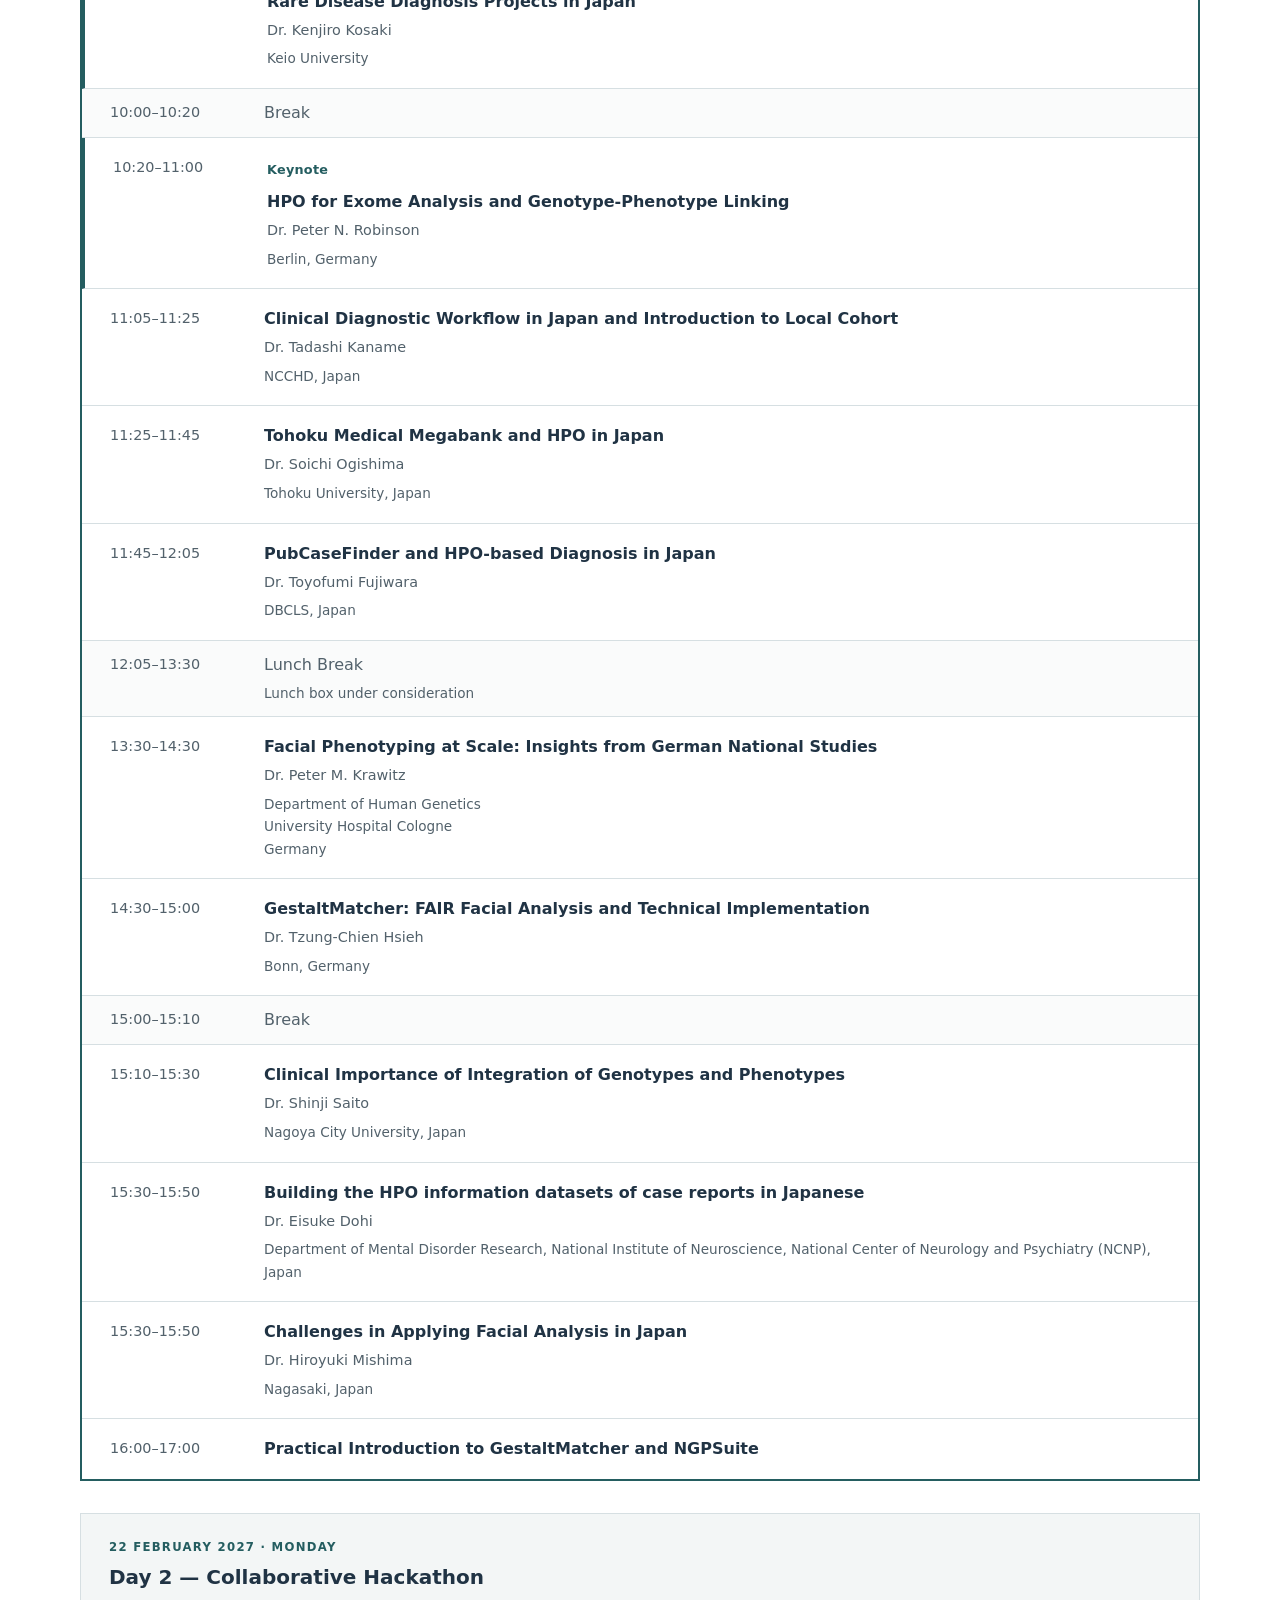
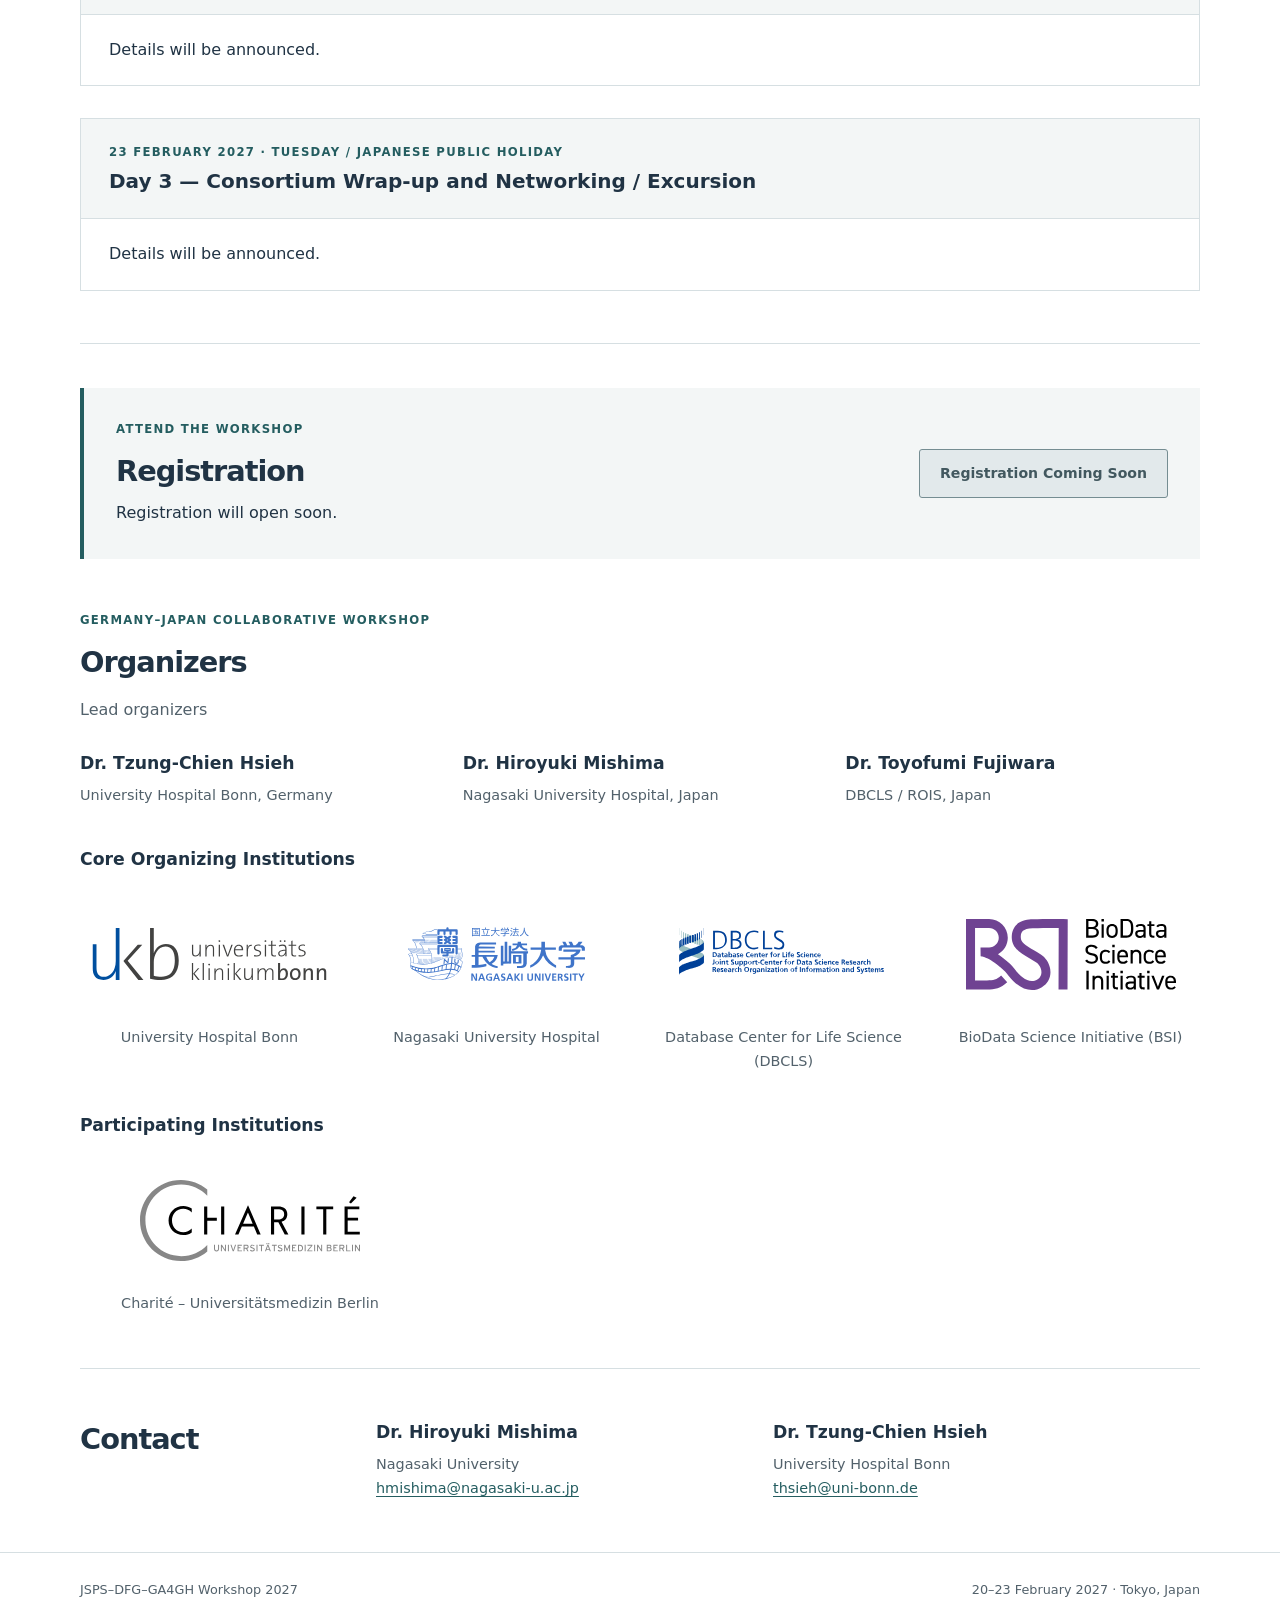
==== commit 808883b7: "Update index.html" ====
--- a/en/index.html
+++ b/en/index.html
@@ -114,6 +114,7 @@
 <li class="session"><span class="session-time">14:30–15:00</span><div><h4>GestaltMatcher: FAIR Facial Analysis and Technical Implementation</h4><p class="session-speaker">Dr. Tzung-Chien Hsieh</p><p class="session-affiliation">Bonn, Germany</p></div></li>
 <li class="interval"><span class="session-time">15:00–15:10</span><div><h4>Break</h4></div></li>
 <li class="session"><span class="session-time">15:10–15:30</span><div><h4>Clinical Importance of Integration of Genotypes and Phenotypes</h4><p class="session-speaker">Dr. Shinji Saito</p><p class="session-affiliation">Nagoya City University, Japan</p></div></li>
+<li class="session"><span class="session-time">15:30–15:50</span><div><h4>Building the HPO information datasets of case reports in Japanese</h4><p class="session-speaker">Dr. Eisuke Dohi</p><p class="session-affiliation">Department of Mental Disorder Research, National Institute of Neuroscience, National Center of Neurology and Psychiatry (NCNP), Japan</p></div></li>
 <li class="session"><span class="session-time">15:30–15:50</span><div><h4>Challenges in Applying Facial Analysis in Japan</h4><p class="session-speaker">Dr. Hiroyuki Mishima</p><p class="session-affiliation">Nagasaki, Japan</p></div></li>
 <li class="session"><span class="session-time">16:00–17:00</span><div><h4>Practical Introduction to GestaltMatcher and NGPSuite</h4></div></li>
 </ol></section>
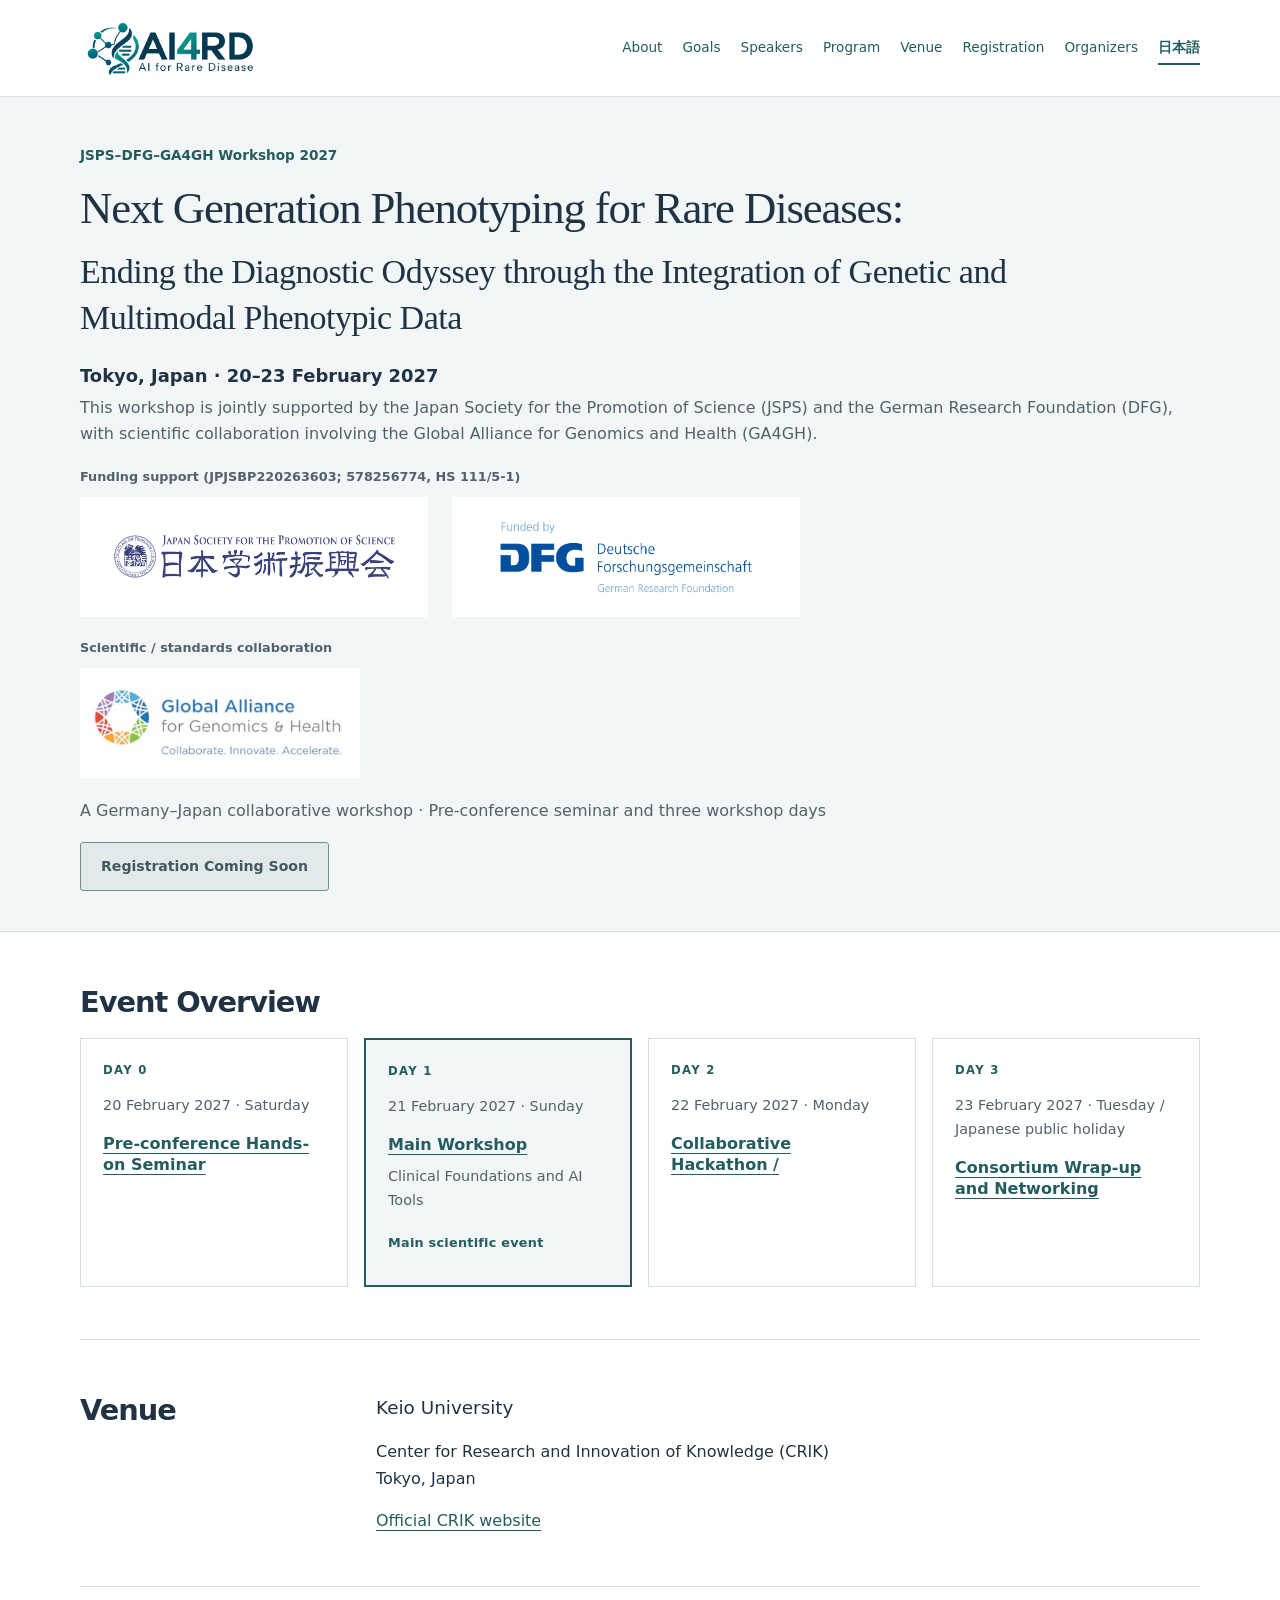
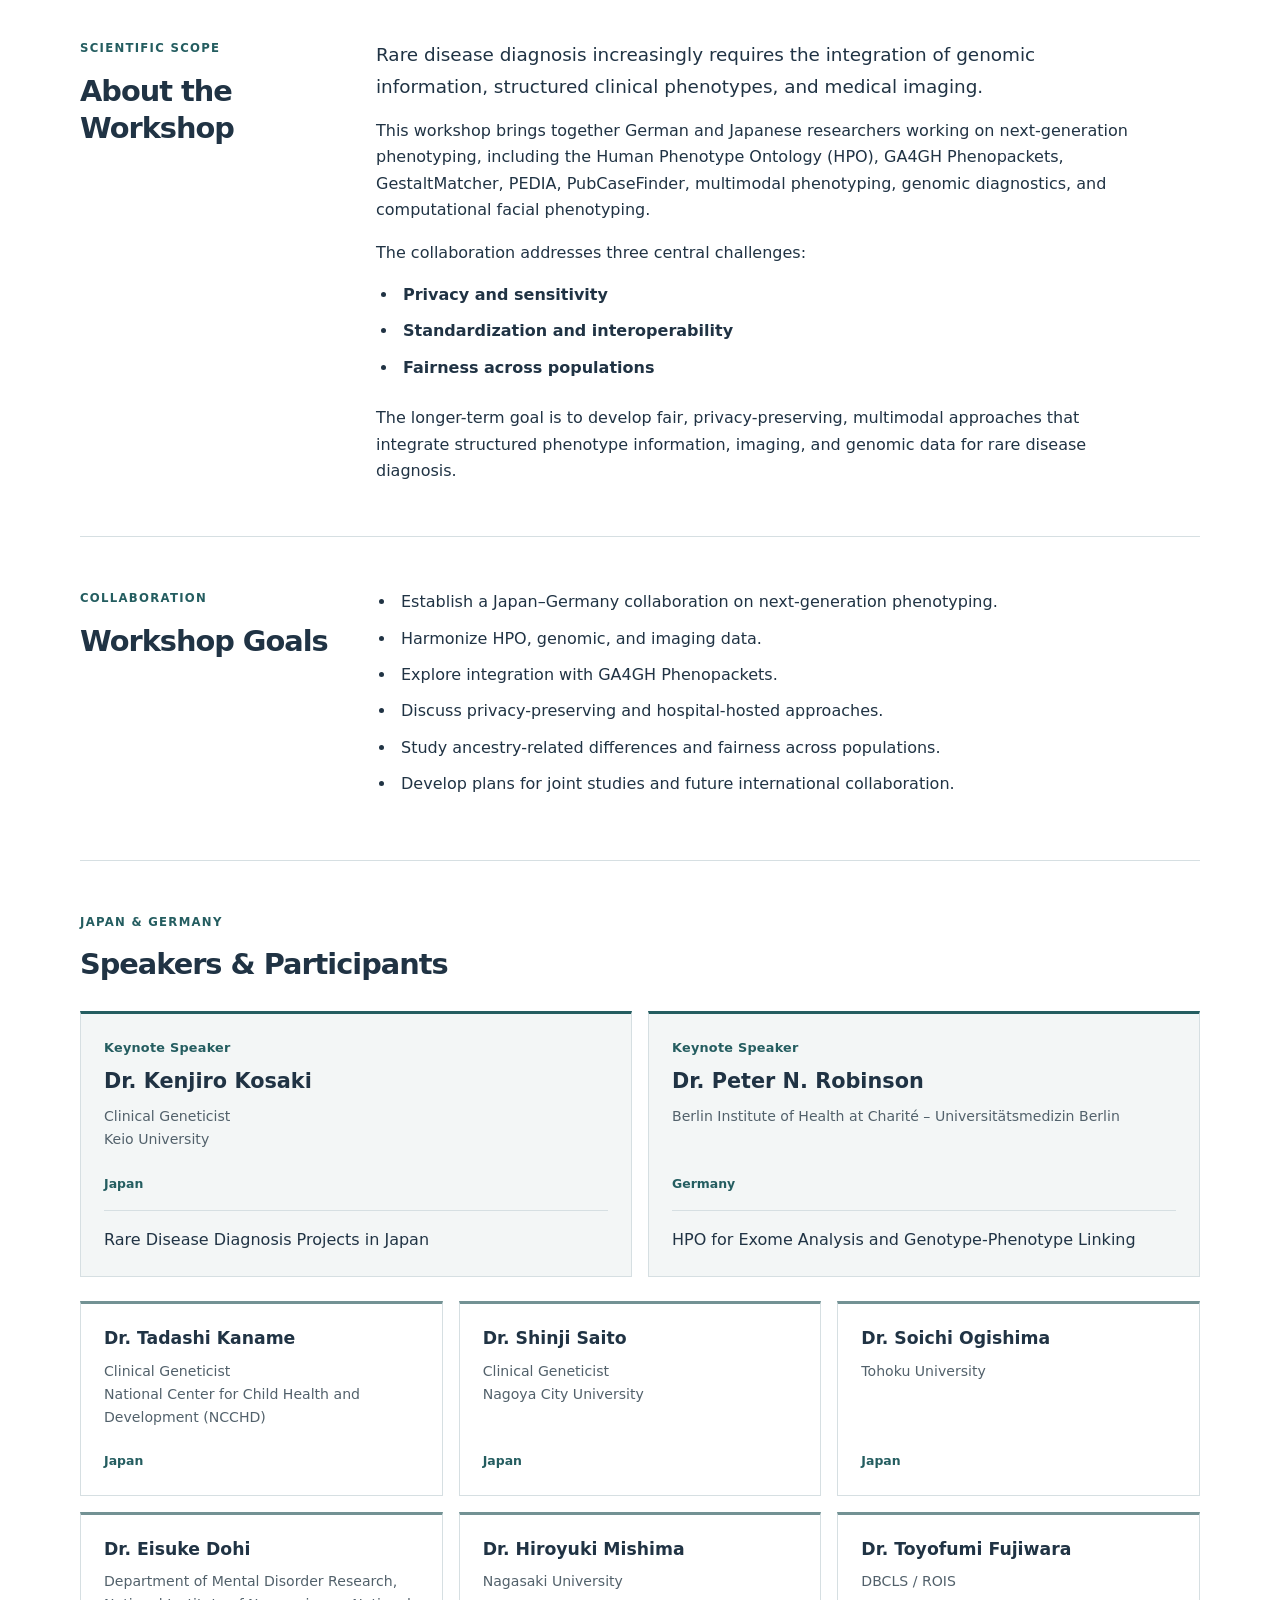
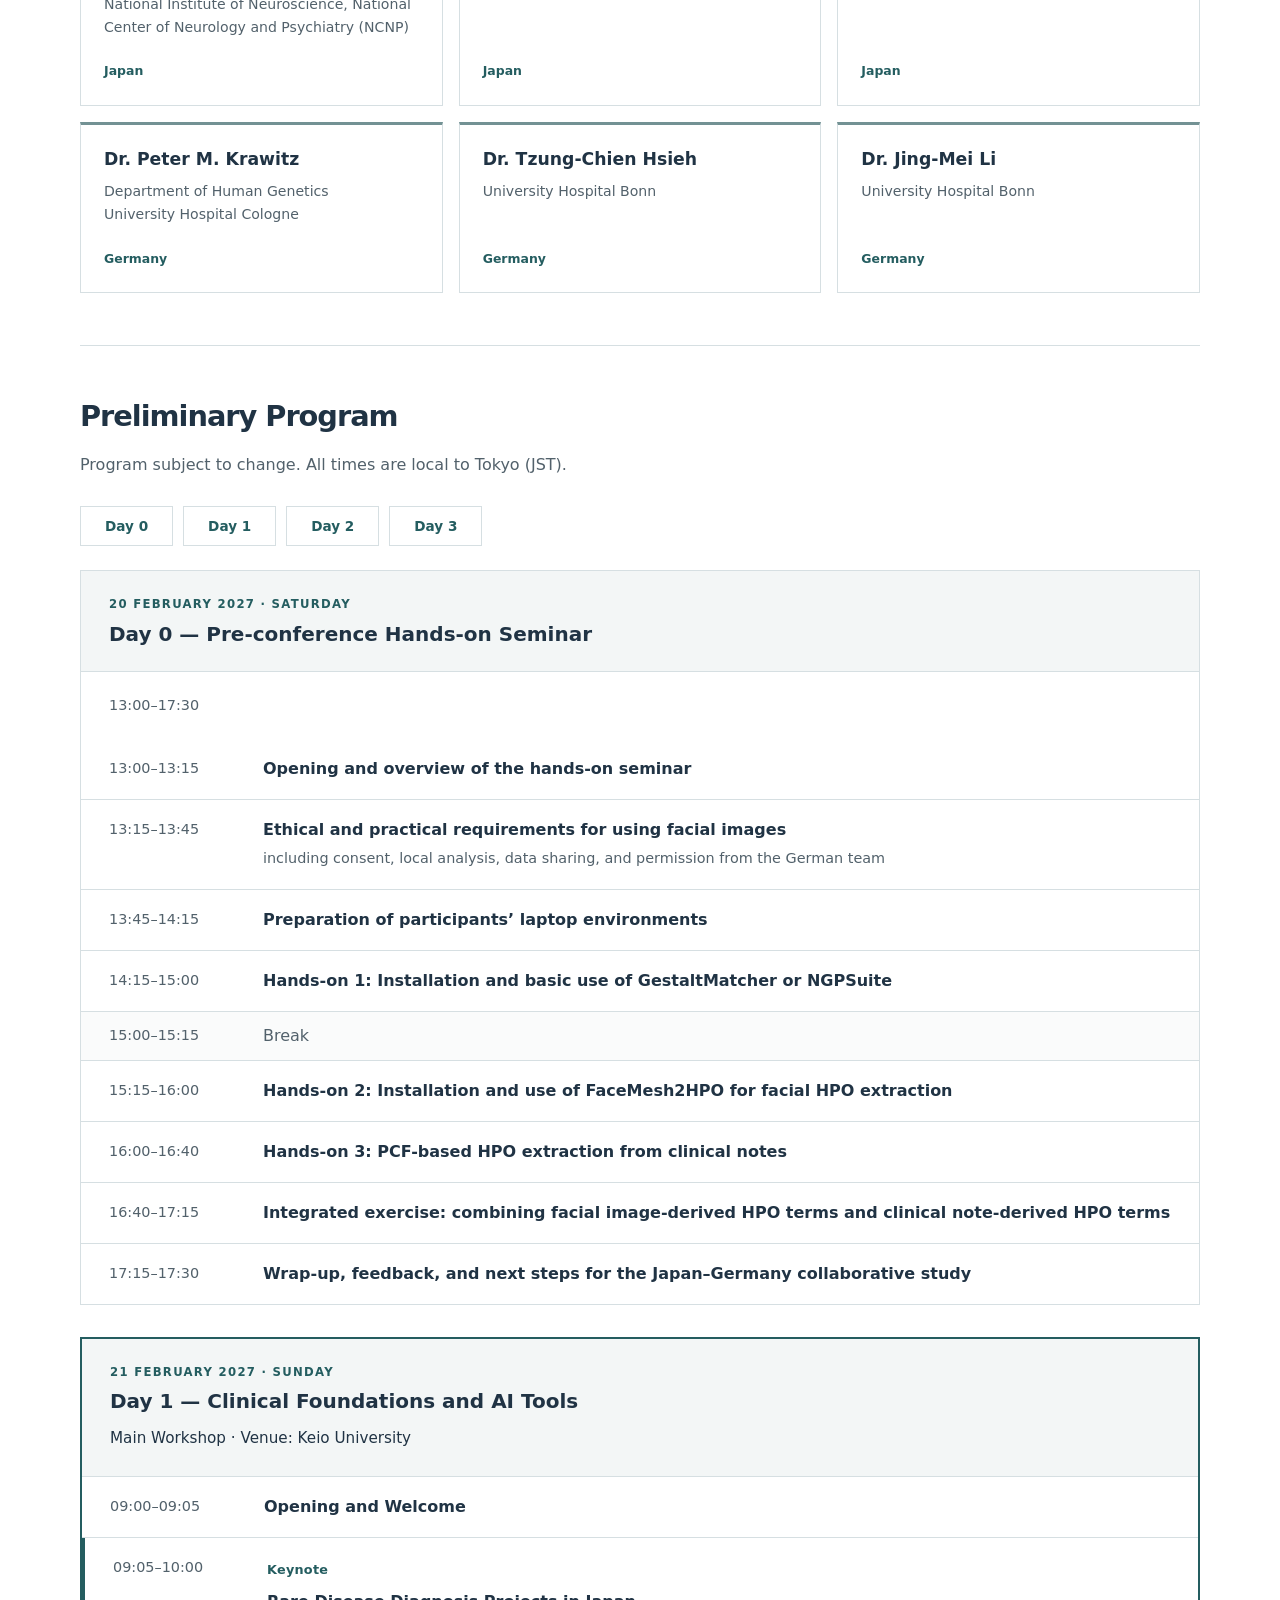
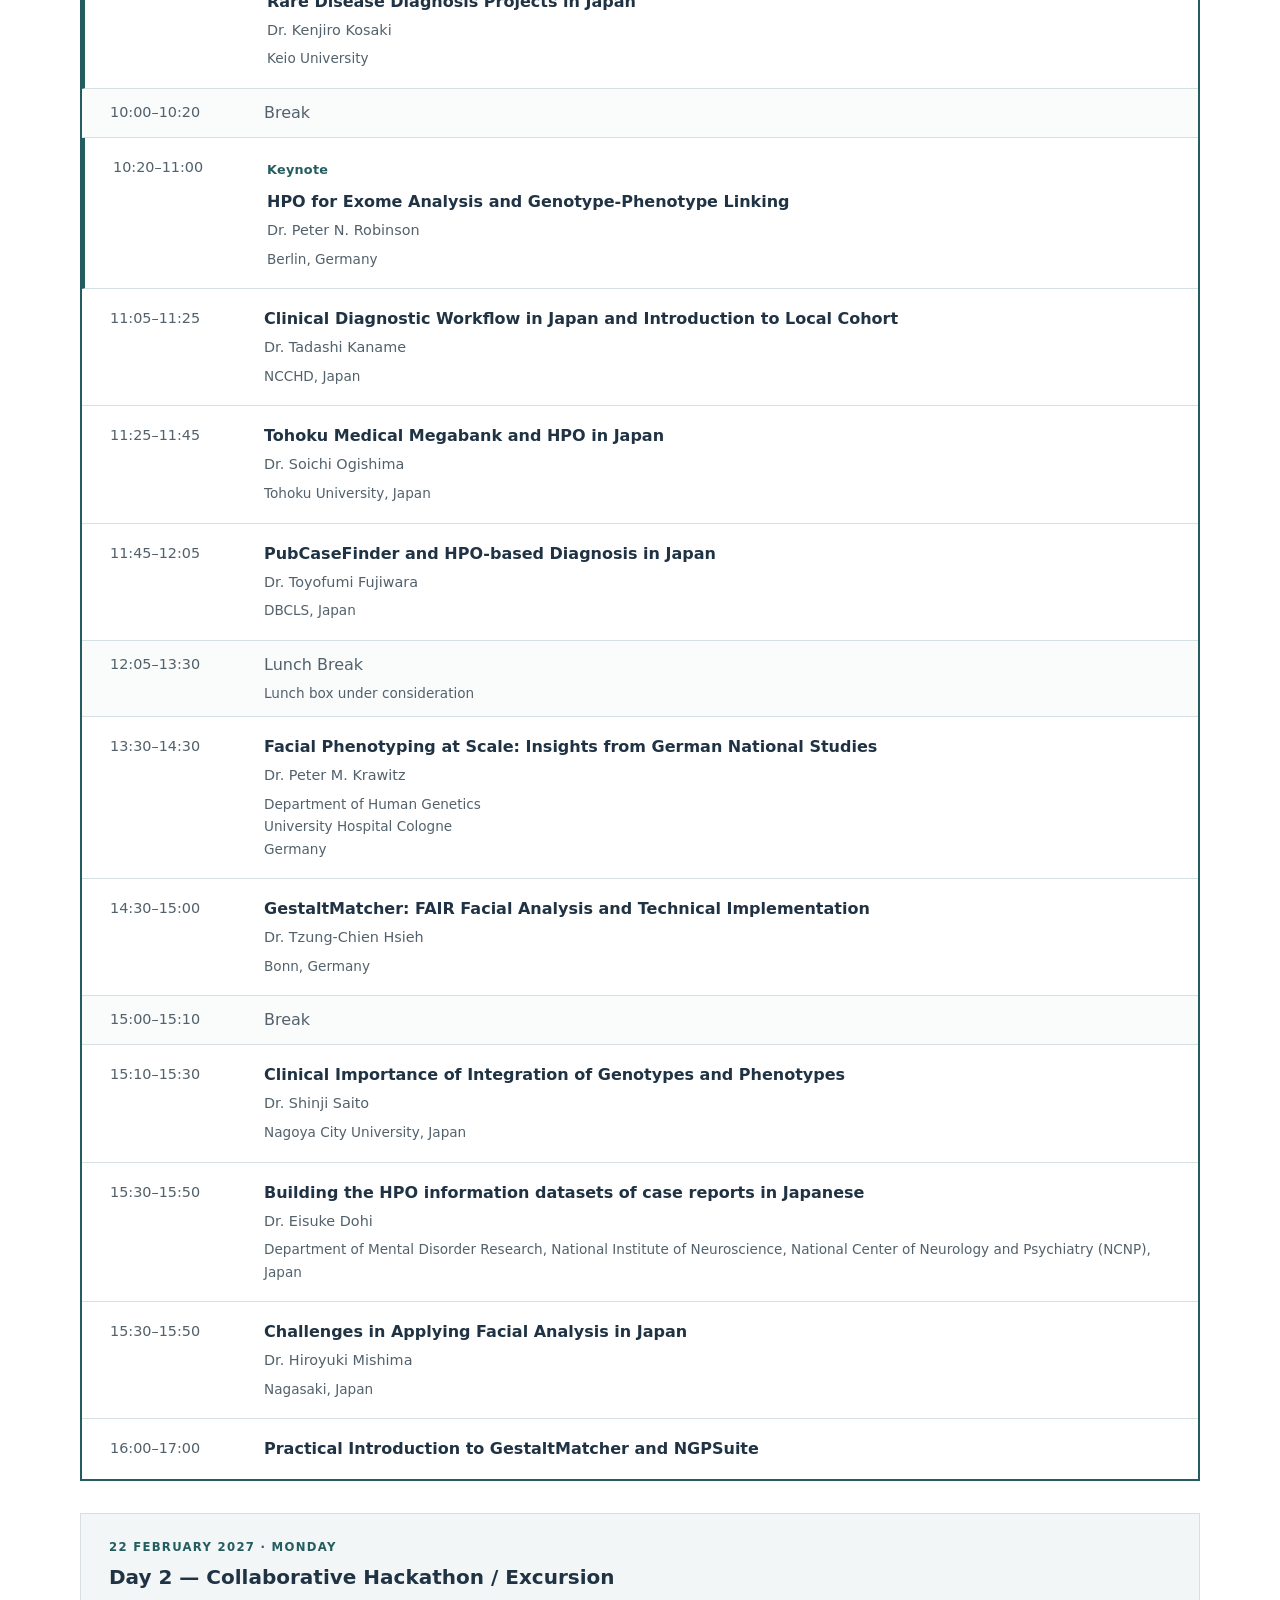
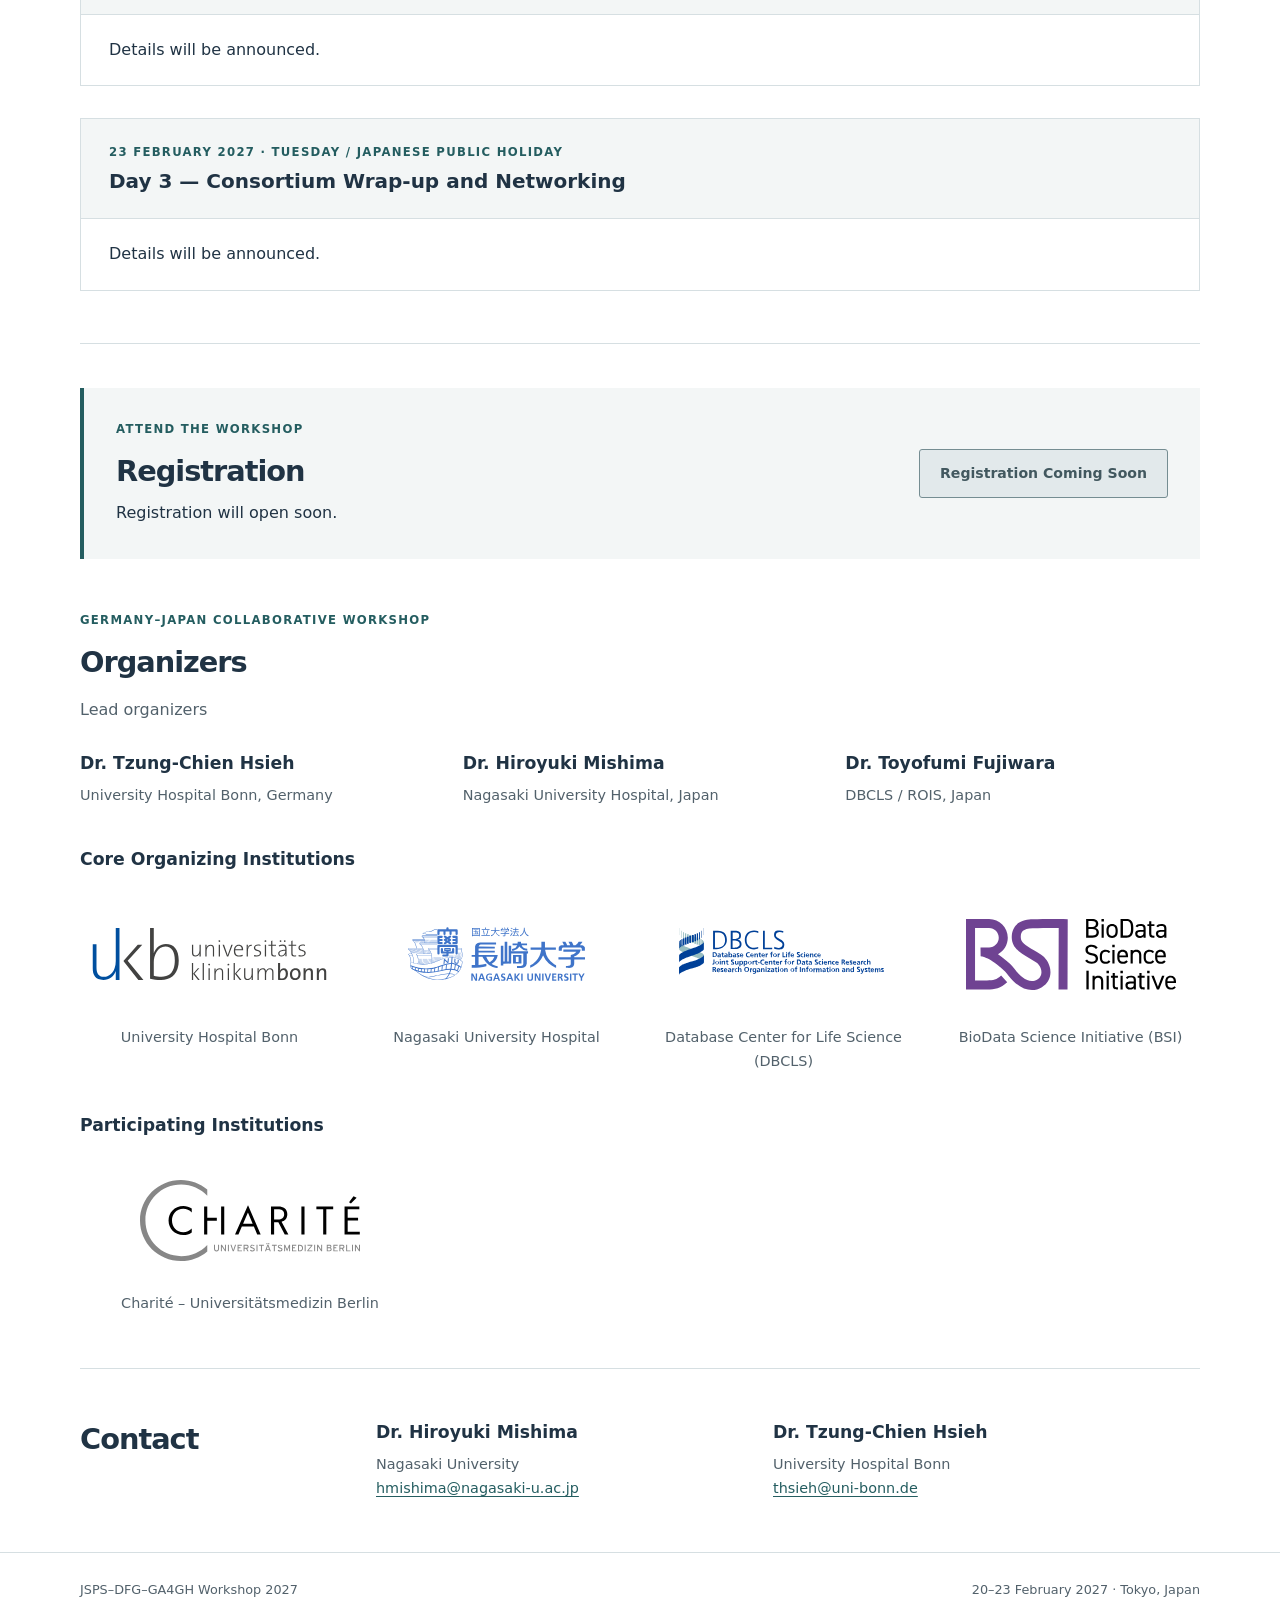
==== commit e83bd45a: "Update index.html" ====
--- a/en/index.html
+++ b/en/index.html
@@ -46,7 +46,7 @@
       <p class="eyebrow">Day 1</p><p>21 February 2027 · Sunday</p>
       <h3><a href="#day-1">Main Workshop</a></h3><p>Clinical Foundations and AI Tools</p><span class="badge">Main scientific event</span></article>
     <article class="overview-card">
-      <p class="eyebrow">Day 2</p><p>22 February 2027 · Monday</p><h3><a href="#day-2">Collaborative Hackathon / Excursion</a></h3></article>
+      <p class="eyebrow">Day 2</p><p>22 February 2027 · Monday</p><h3><a href="#day-2">Collaborative Hackathon / </a></h3></article>
     <article class="overview-card">
       <p class="eyebrow">Day 3</p><p>23 February 2027 · Tuesday / Japanese public holiday</p>
       <h3><a href="#day-3">Consortium Wrap-up and Networking</a></h3></article>
@@ -118,8 +118,8 @@
 <li class="session"><span class="session-time">15:30–15:50</span><div><h4>Challenges in Applying Facial Analysis in Japan</h4><p class="session-speaker">Dr. Hiroyuki Mishima</p><p class="session-affiliation">Nagasaki, Japan</p></div></li>
 <li class="session"><span class="session-time">16:00–17:00</span><div><h4>Practical Introduction to GestaltMatcher and NGPSuite</h4></div></li>
 </ol></section>
-<section class="program-day" aria-labelledby="day-2"><header class="day-heading"><p class="eyebrow">22 February 2027 · Monday</p><h3 id="day-2">Day 2 — Collaborative Hackathon</h3></header><div class="day-summary"><p>Details will be announced.</p></div></section>
-<section class="program-day" aria-labelledby="day-3"><header class="day-heading"><p class="eyebrow">23 February 2027 · Tuesday / Japanese public holiday</p><h3 id="day-3">Day 3 — Consortium Wrap-up and Networking / Excursion</h3></header><div class="day-summary"><p>Details will be announced.</p></div></section>
+<section class="program-day" aria-labelledby="day-2"><header class="day-heading"><p class="eyebrow">22 February 2027 · Monday</p><h3 id="day-2">Day 2 — Collaborative Hackathon / Excursion</h3></header><div class="day-summary"><p>Details will be announced.</p></div></section>
+<section class="program-day" aria-labelledby="day-3"><header class="day-heading"><p class="eyebrow">23 February 2027 · Tuesday / Japanese public holiday</p><h3 id="day-3">Day 3 — Consortium Wrap-up and Networking</h3></header><div class="day-summary"><p>Details will be announced.</p></div></section>
 </section>
 <!-- REGISTRATION: replace disabled buttons here and in the hero with links once registration opens. -->
 <section id="registration" class="registration"><div><p class="eyebrow">Attend the workshop</p><h2>Registration</h2><p>Registration will open soon.</p></div><button class="button" type="button" disabled>Registration Coming Soon</button></section>
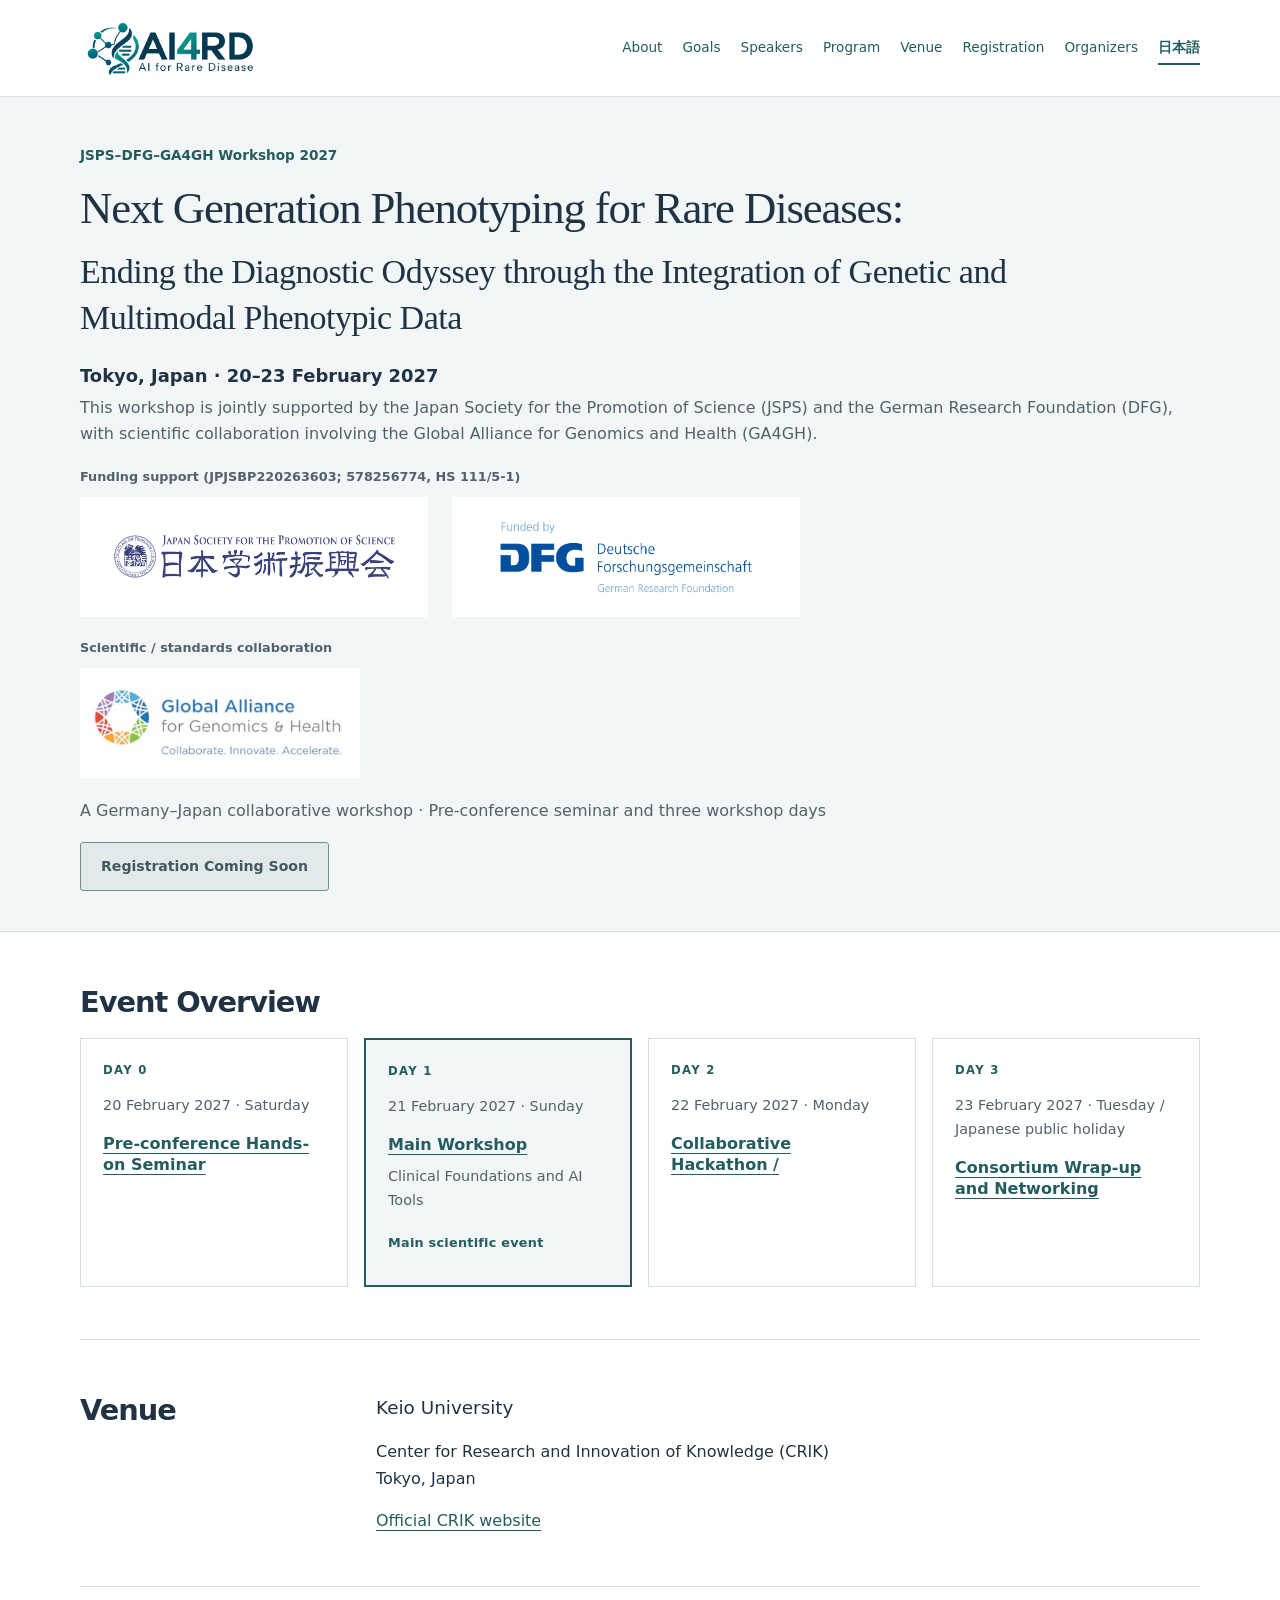
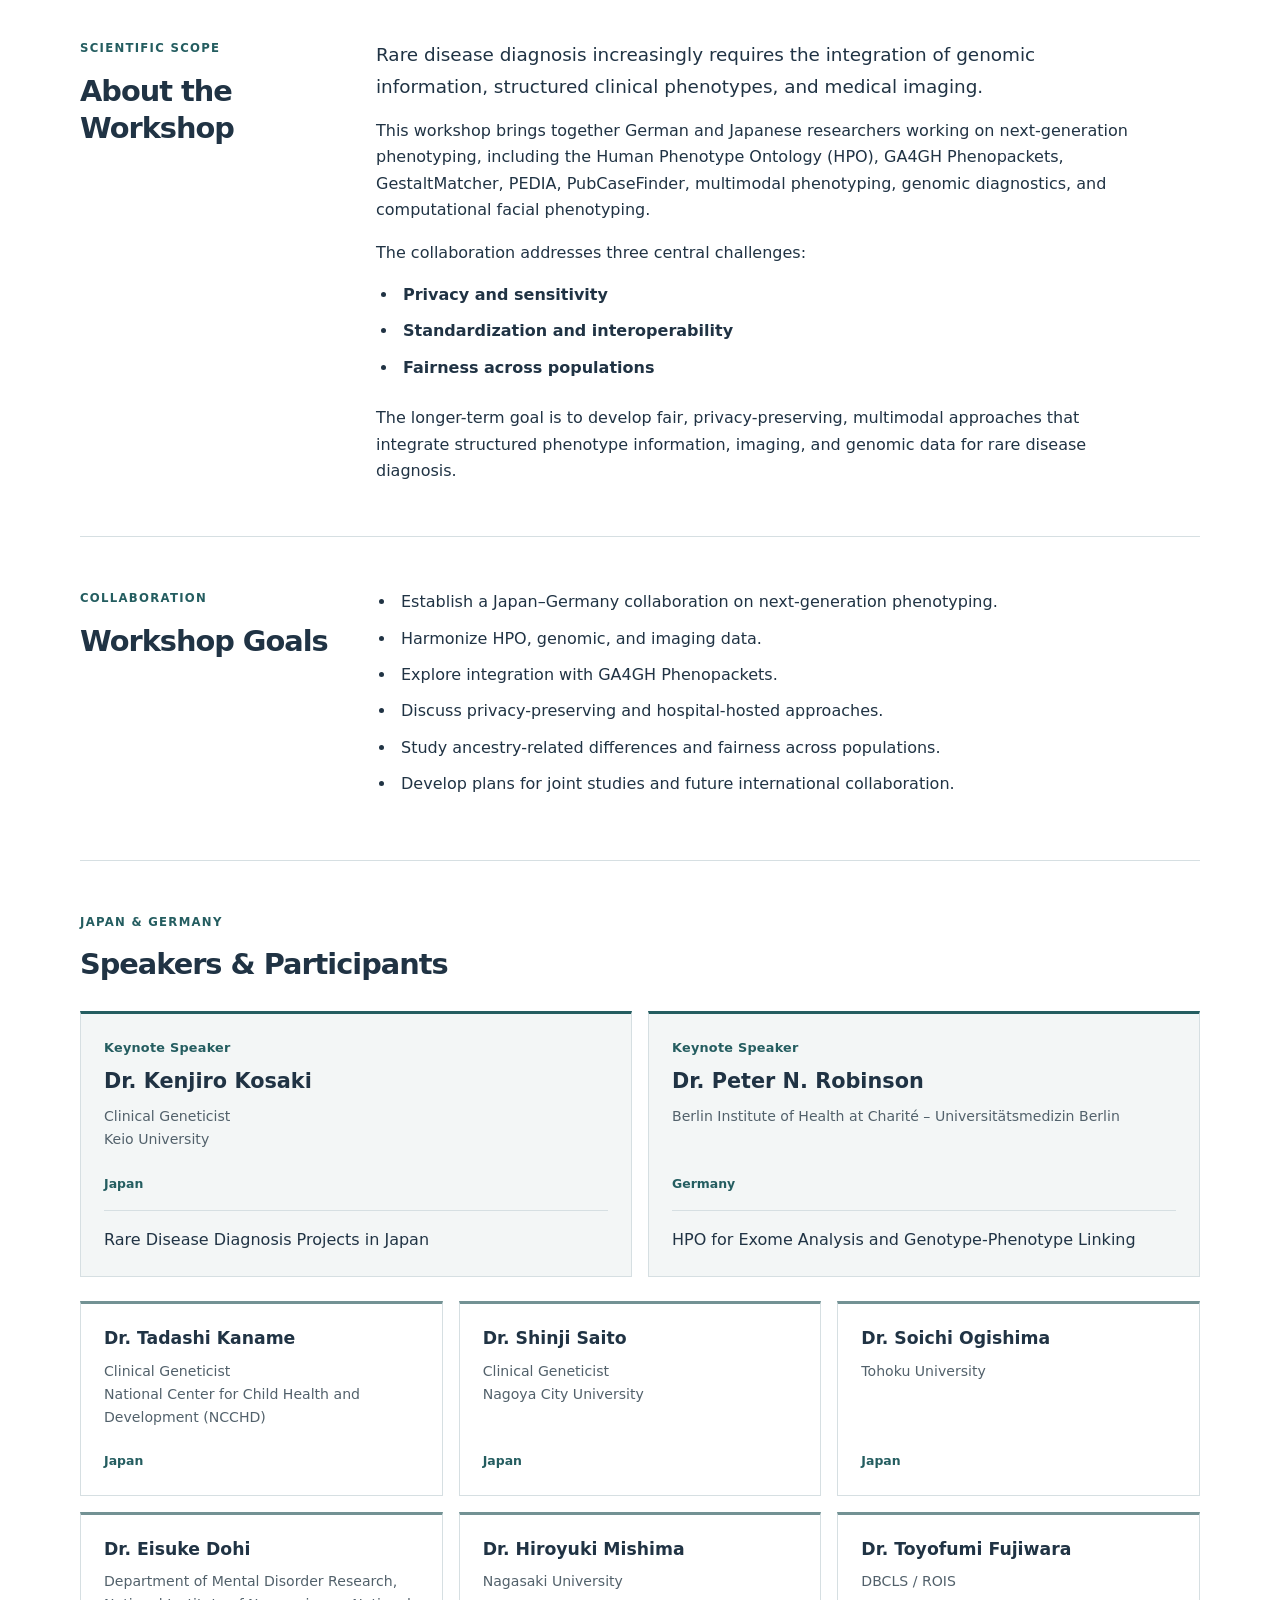
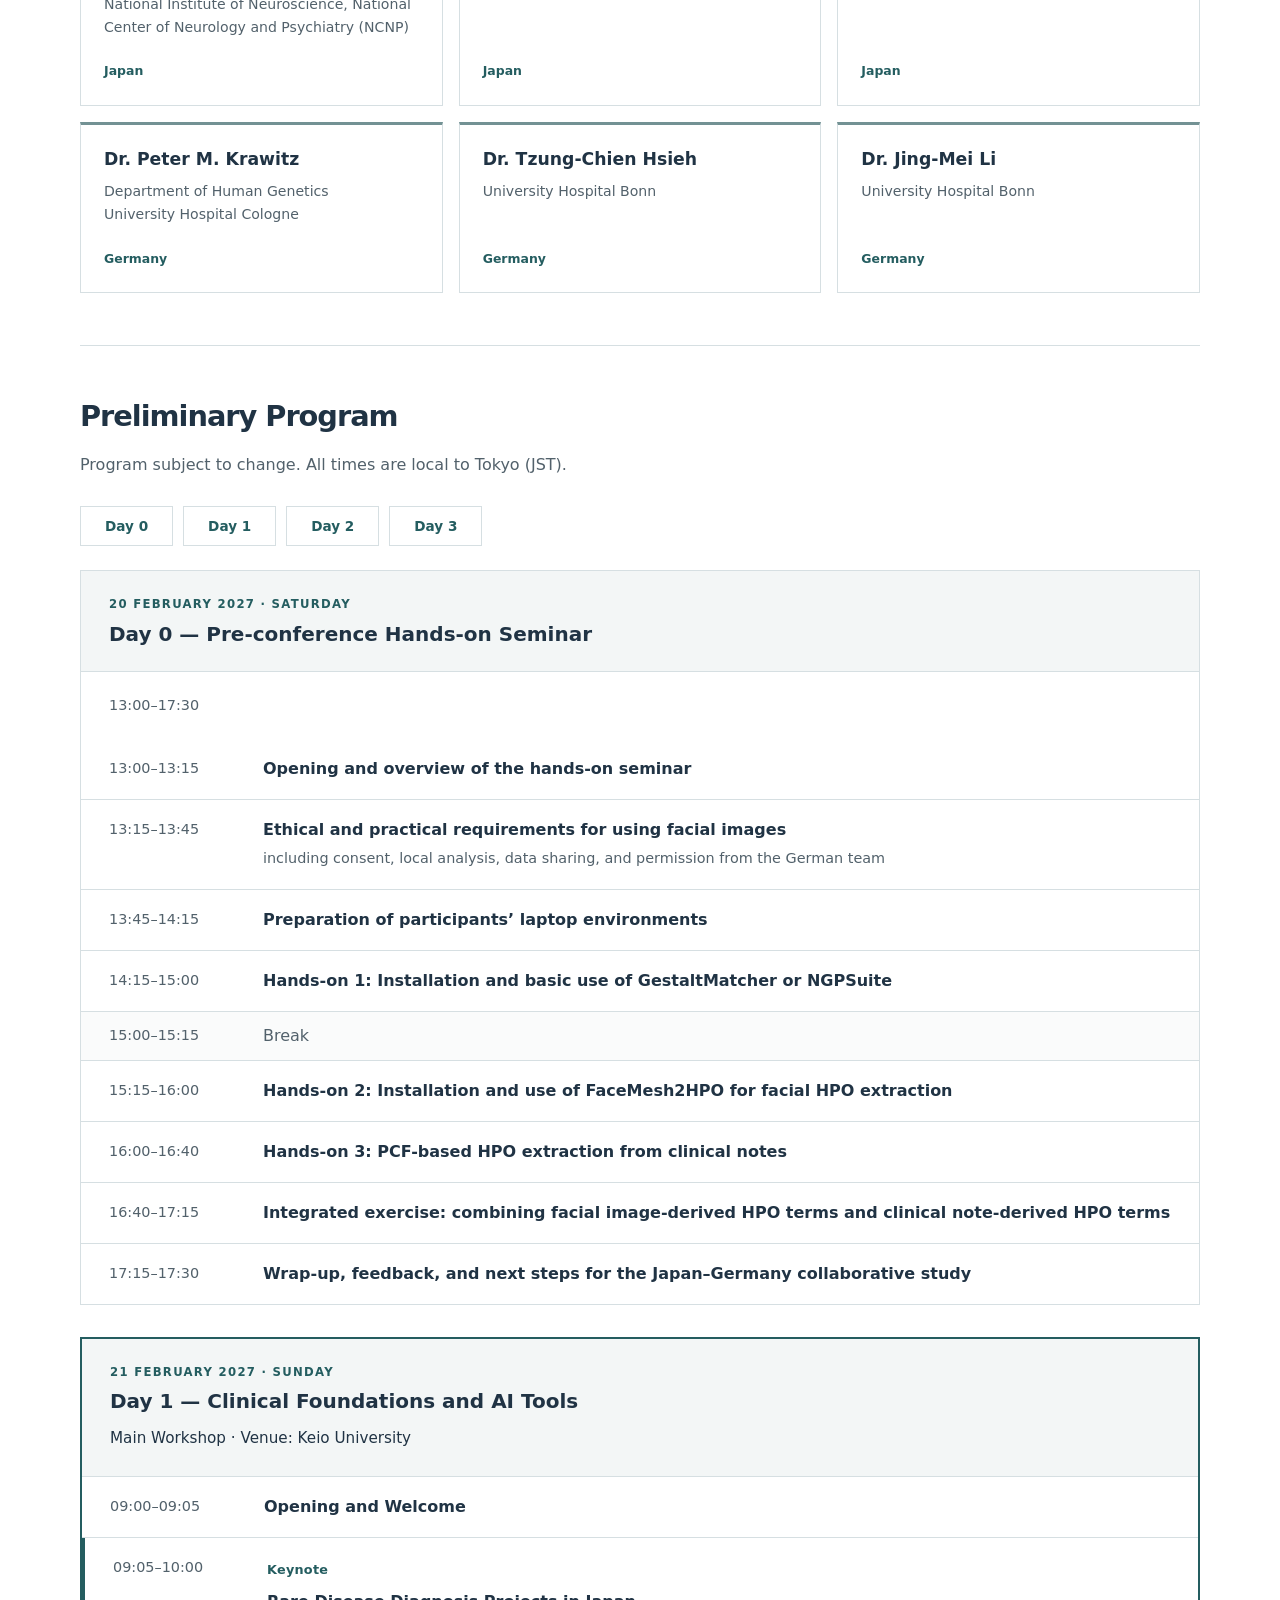
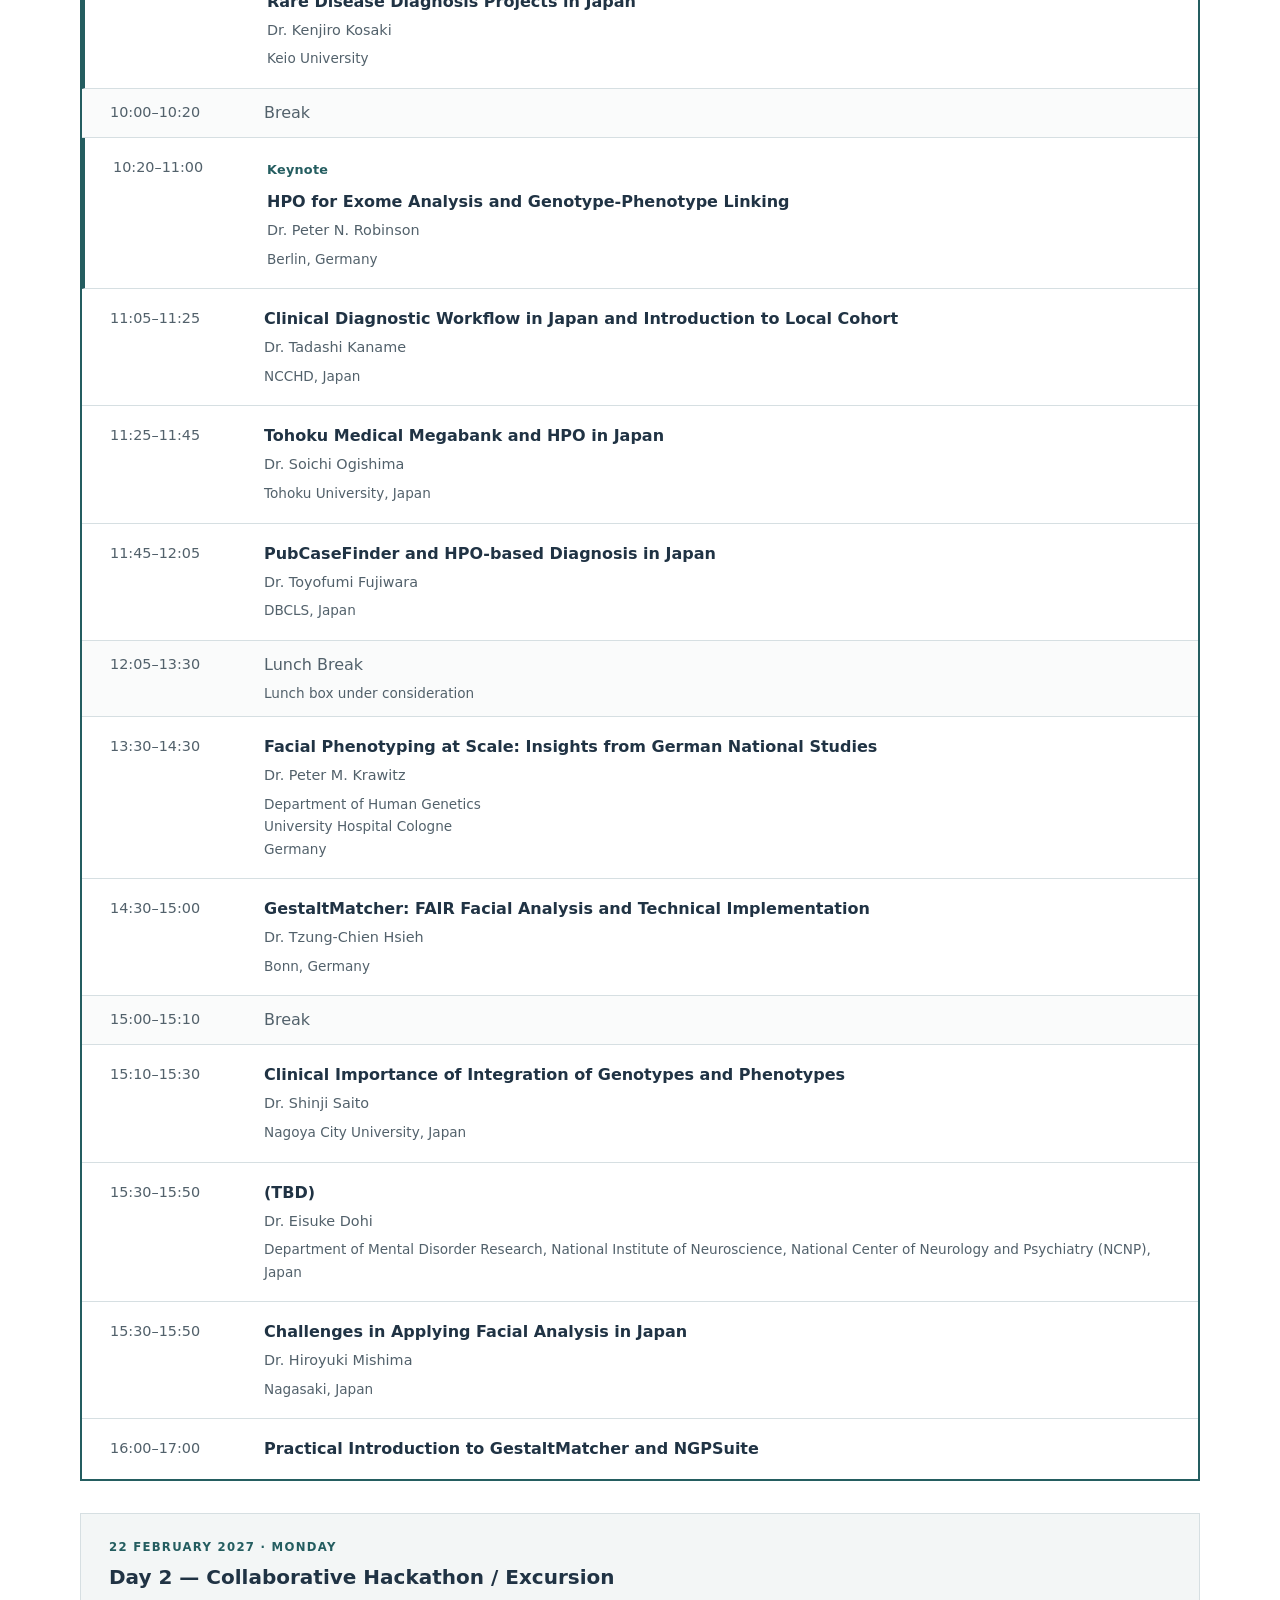
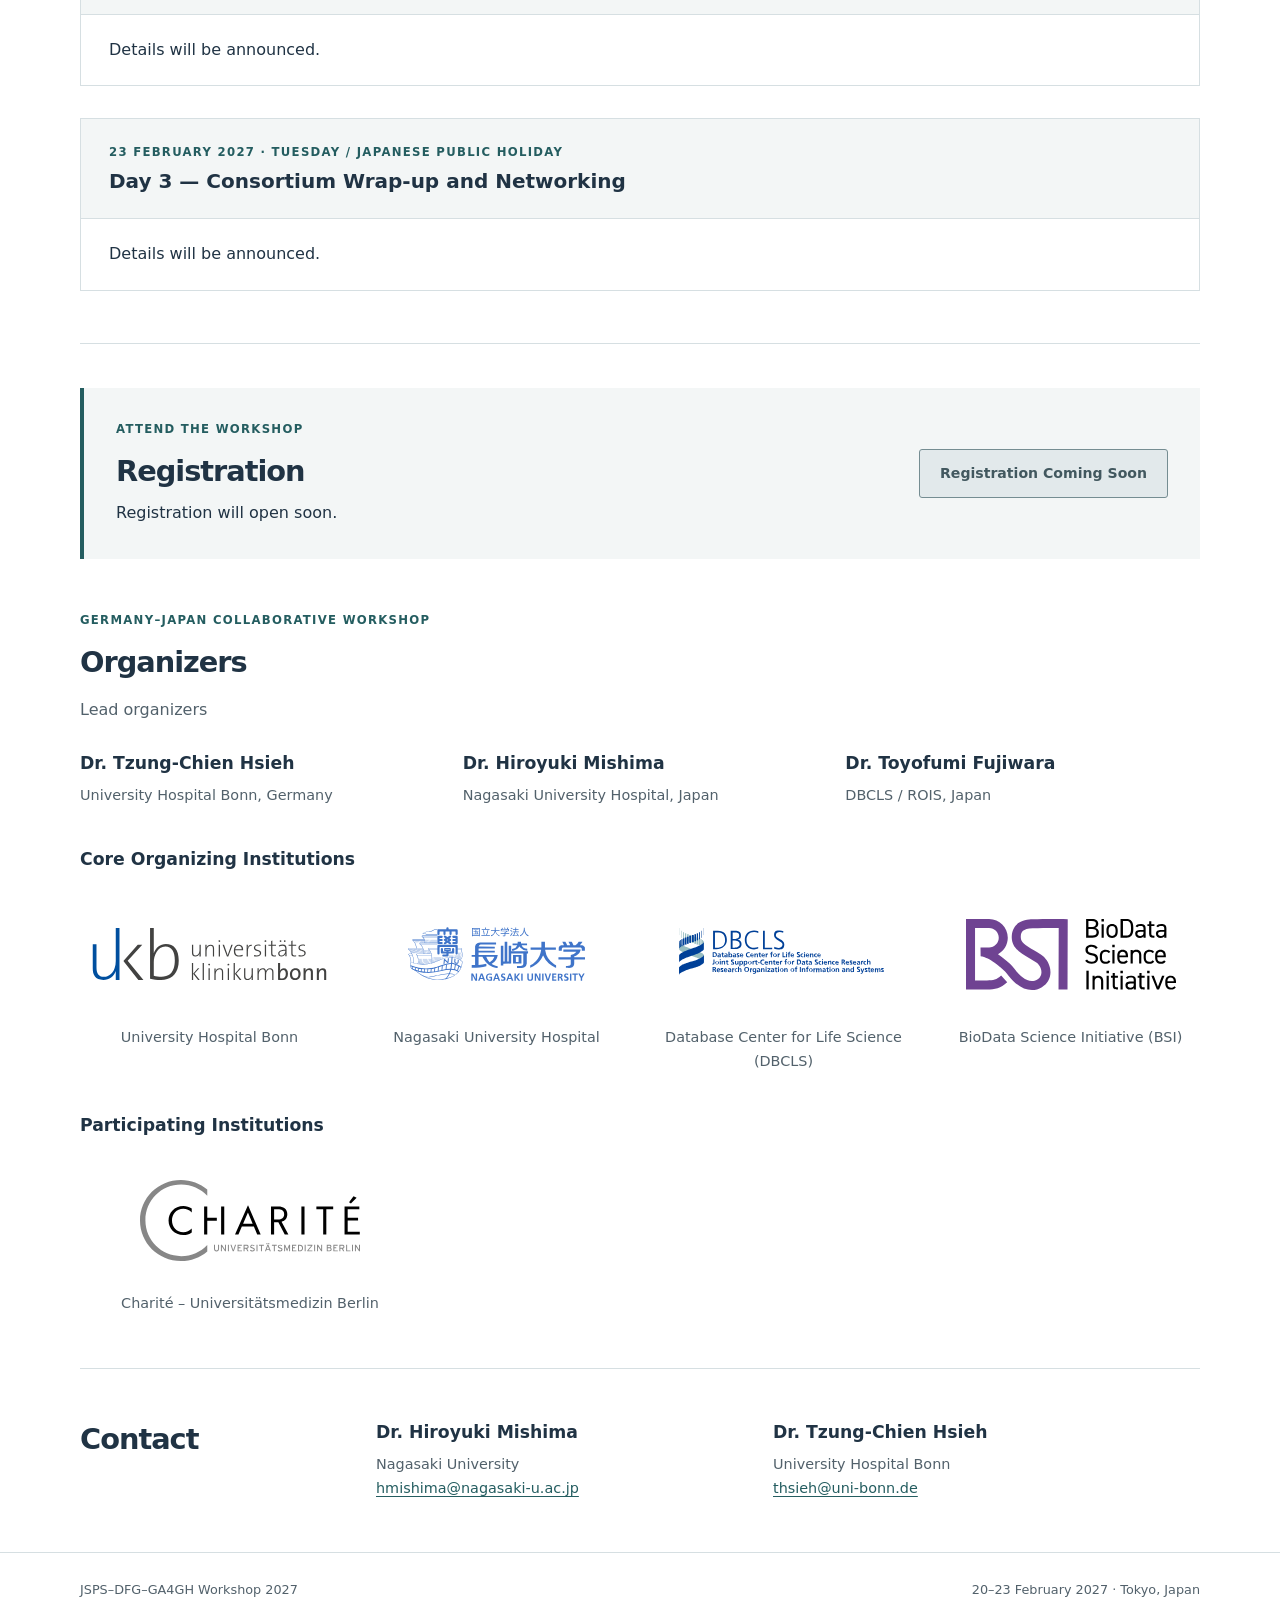
==== commit 6a9c2811: "Update index.html" ====
--- a/en/index.html
+++ b/en/index.html
@@ -114,7 +114,7 @@
 <li class="session"><span class="session-time">14:30–15:00</span><div><h4>GestaltMatcher: FAIR Facial Analysis and Technical Implementation</h4><p class="session-speaker">Dr. Tzung-Chien Hsieh</p><p class="session-affiliation">Bonn, Germany</p></div></li>
 <li class="interval"><span class="session-time">15:00–15:10</span><div><h4>Break</h4></div></li>
 <li class="session"><span class="session-time">15:10–15:30</span><div><h4>Clinical Importance of Integration of Genotypes and Phenotypes</h4><p class="session-speaker">Dr. Shinji Saito</p><p class="session-affiliation">Nagoya City University, Japan</p></div></li>
-<li class="session"><span class="session-time">15:30–15:50</span><div><h4>Building the HPO information datasets of case reports in Japanese</h4><p class="session-speaker">Dr. Eisuke Dohi</p><p class="session-affiliation">Department of Mental Disorder Research, National Institute of Neuroscience, National Center of Neurology and Psychiatry (NCNP), Japan</p></div></li>
+<li class="session"><span class="session-time">15:30–15:50</span><div><h4>(TBD)</h4><p class="session-speaker">Dr. Eisuke Dohi</p><p class="session-affiliation">Department of Mental Disorder Research, National Institute of Neuroscience, National Center of Neurology and Psychiatry (NCNP), Japan</p></div></li>
 <li class="session"><span class="session-time">15:30–15:50</span><div><h4>Challenges in Applying Facial Analysis in Japan</h4><p class="session-speaker">Dr. Hiroyuki Mishima</p><p class="session-affiliation">Nagasaki, Japan</p></div></li>
 <li class="session"><span class="session-time">16:00–17:00</span><div><h4>Practical Introduction to GestaltMatcher and NGPSuite</h4></div></li>
 </ol></section>
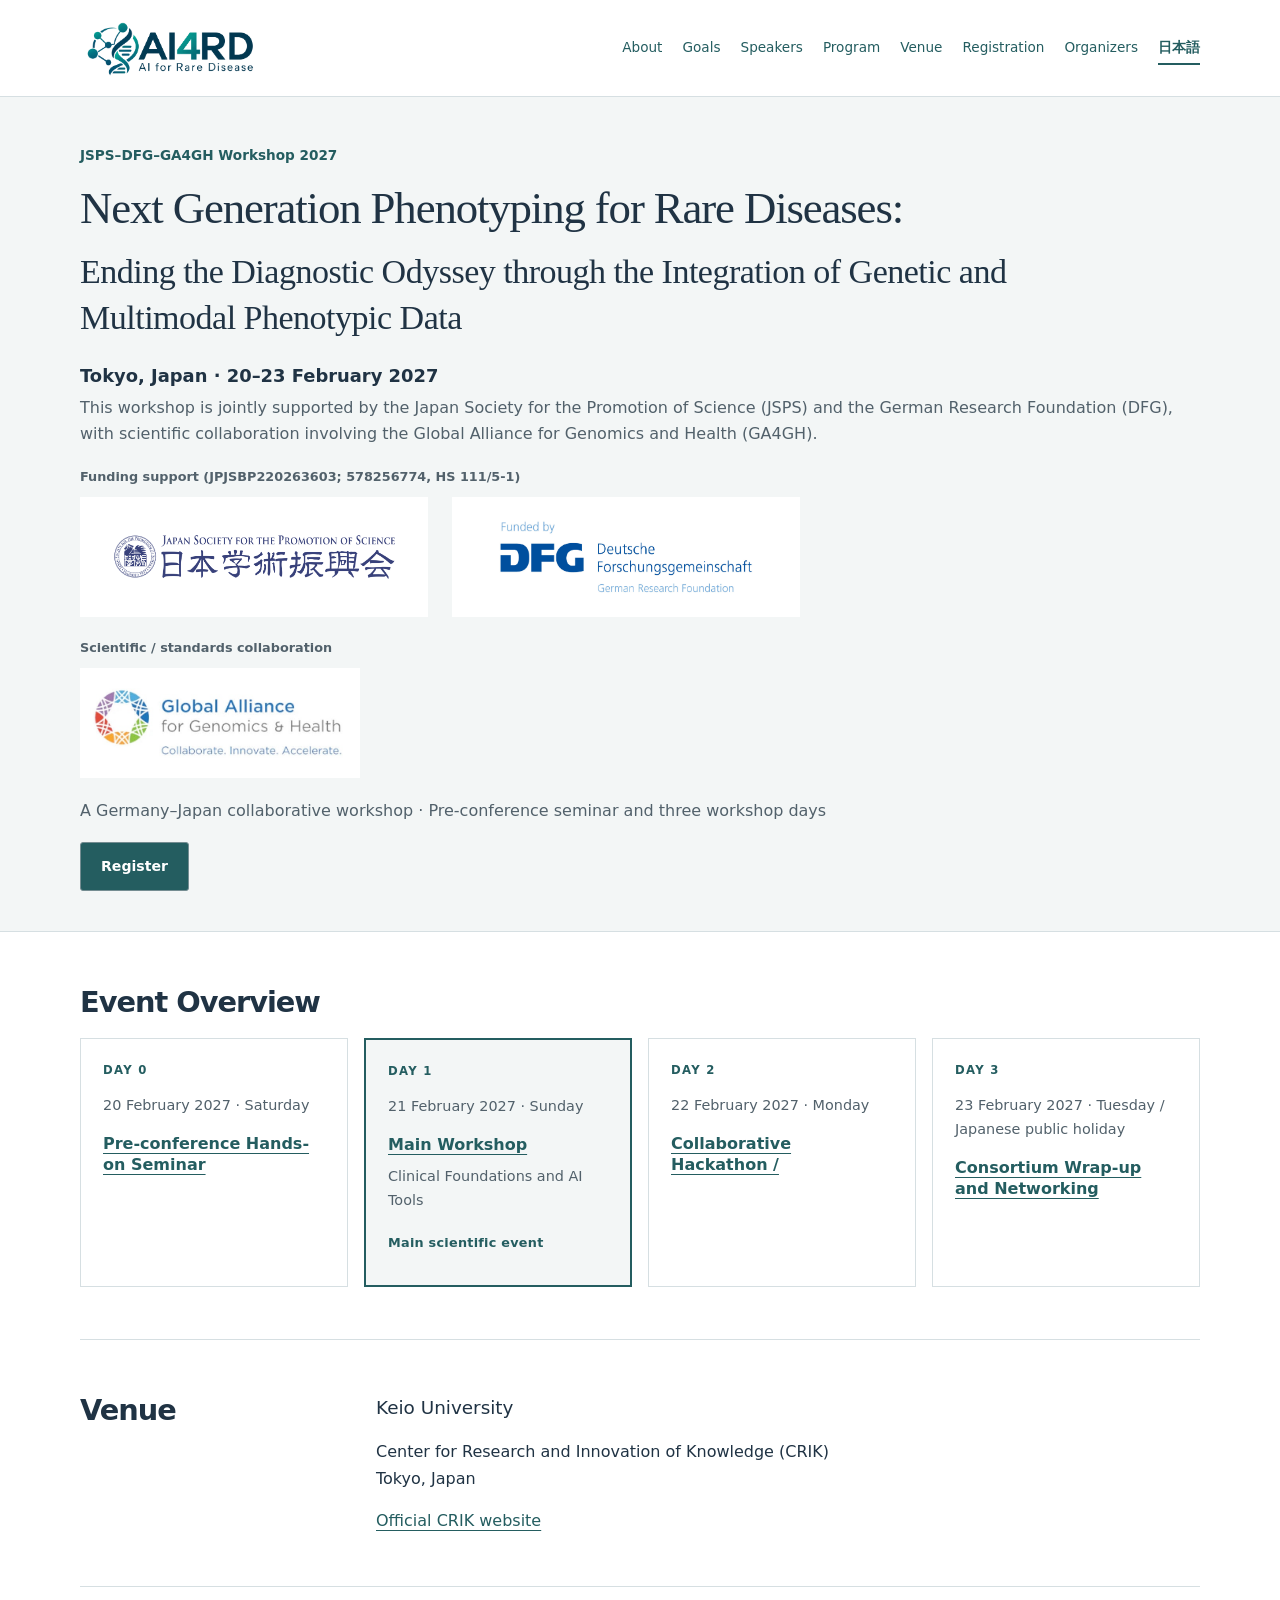
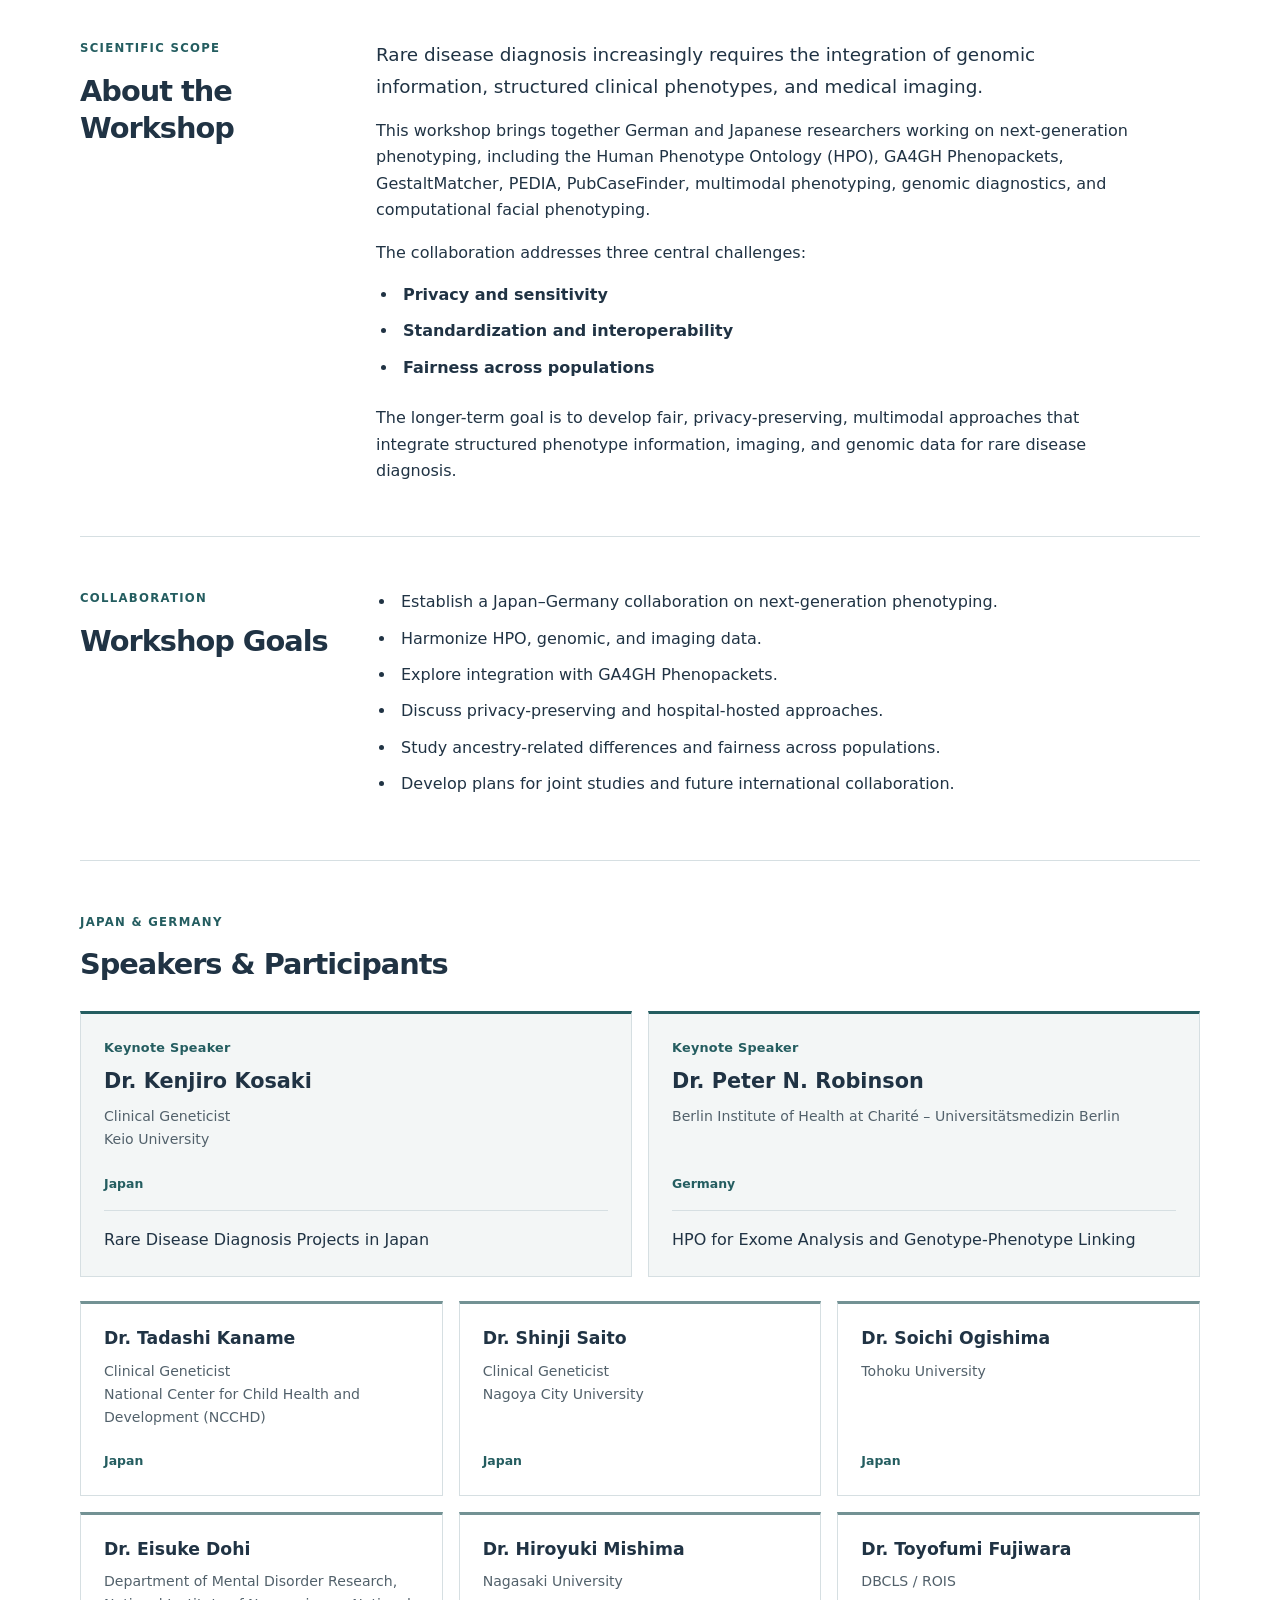
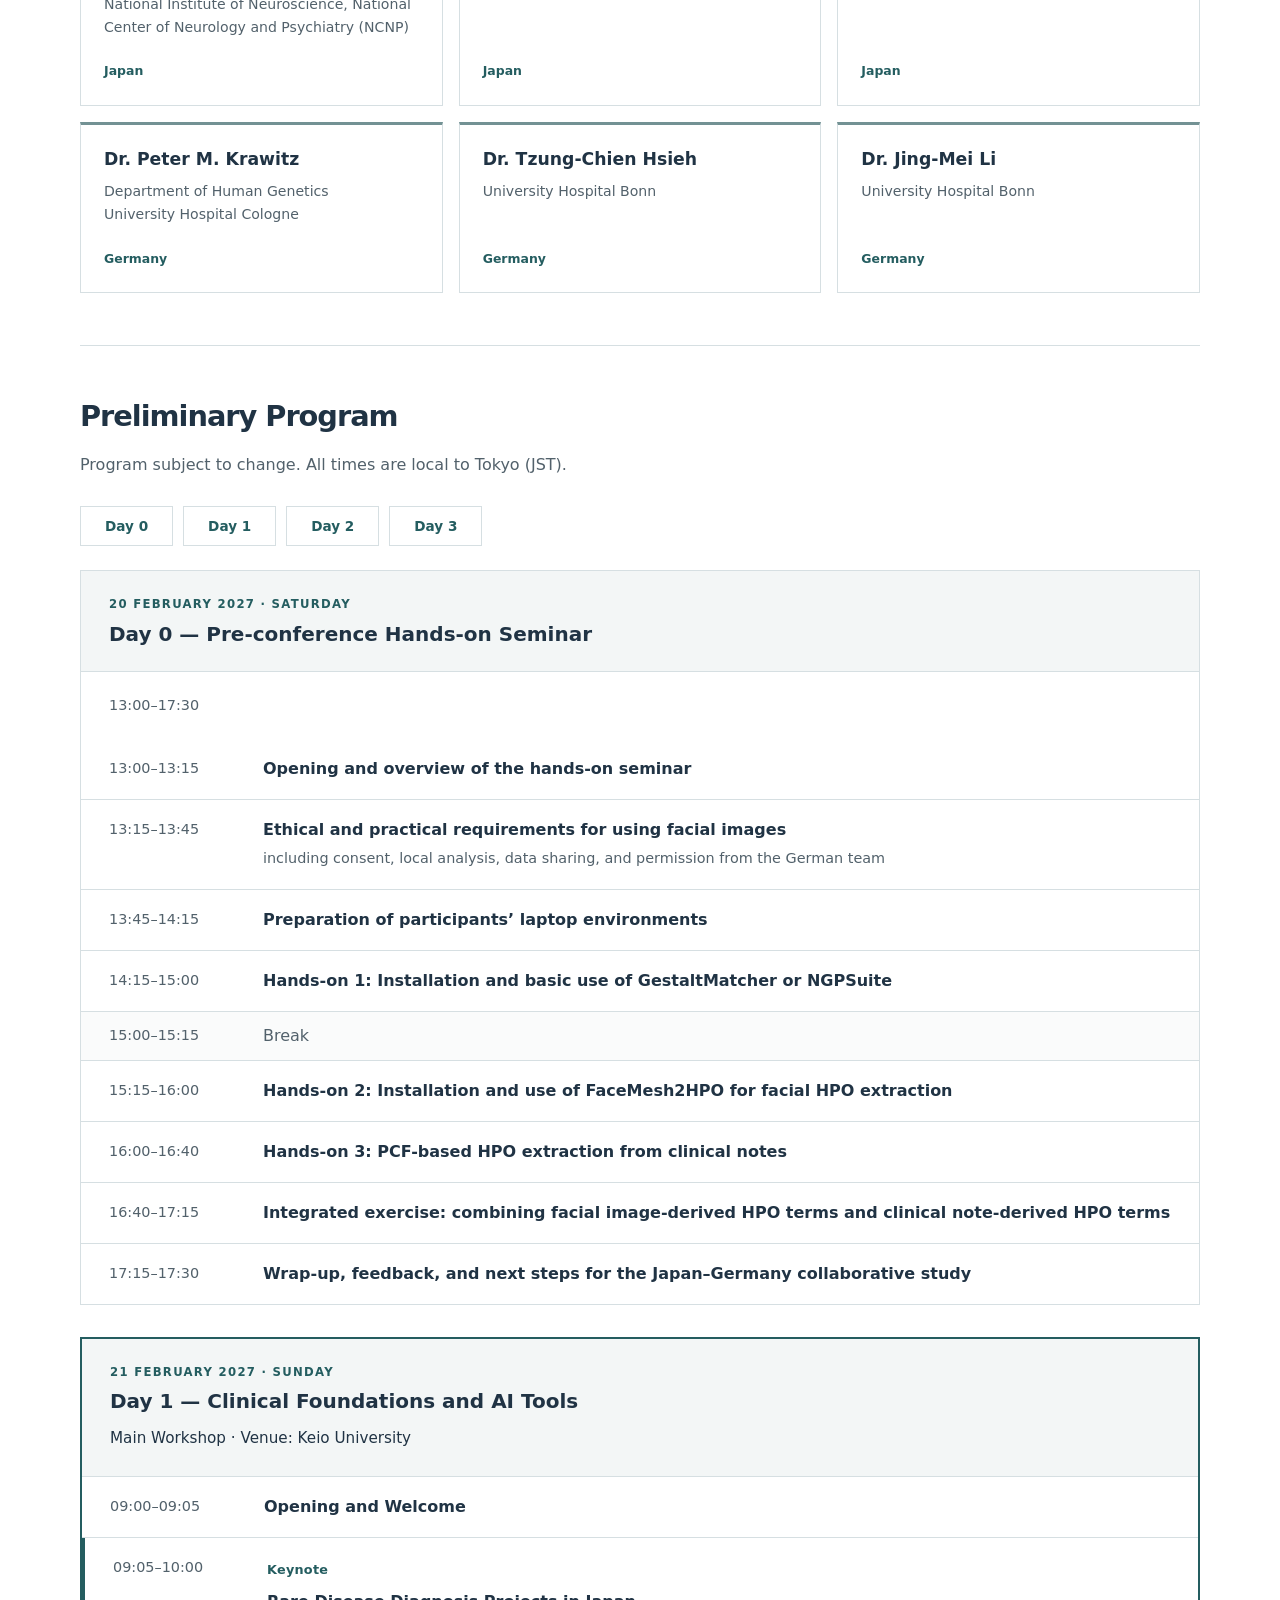
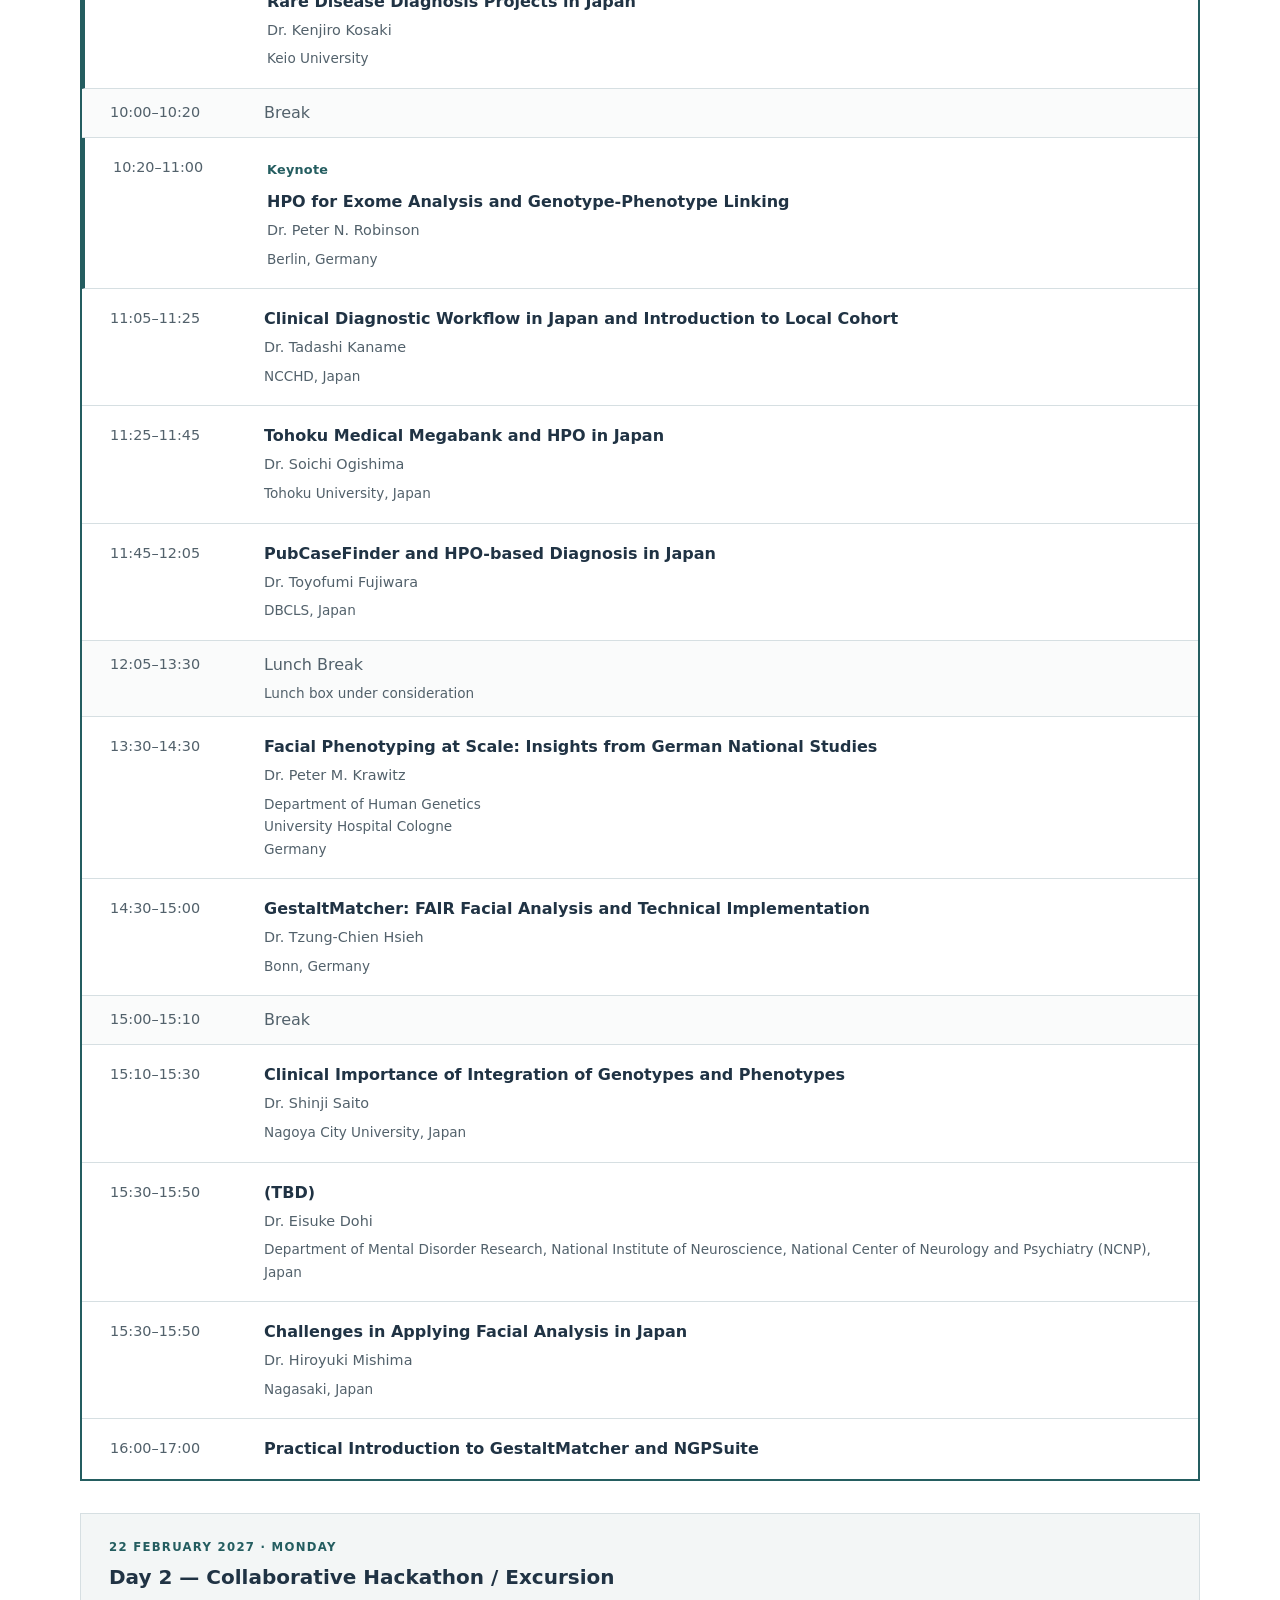
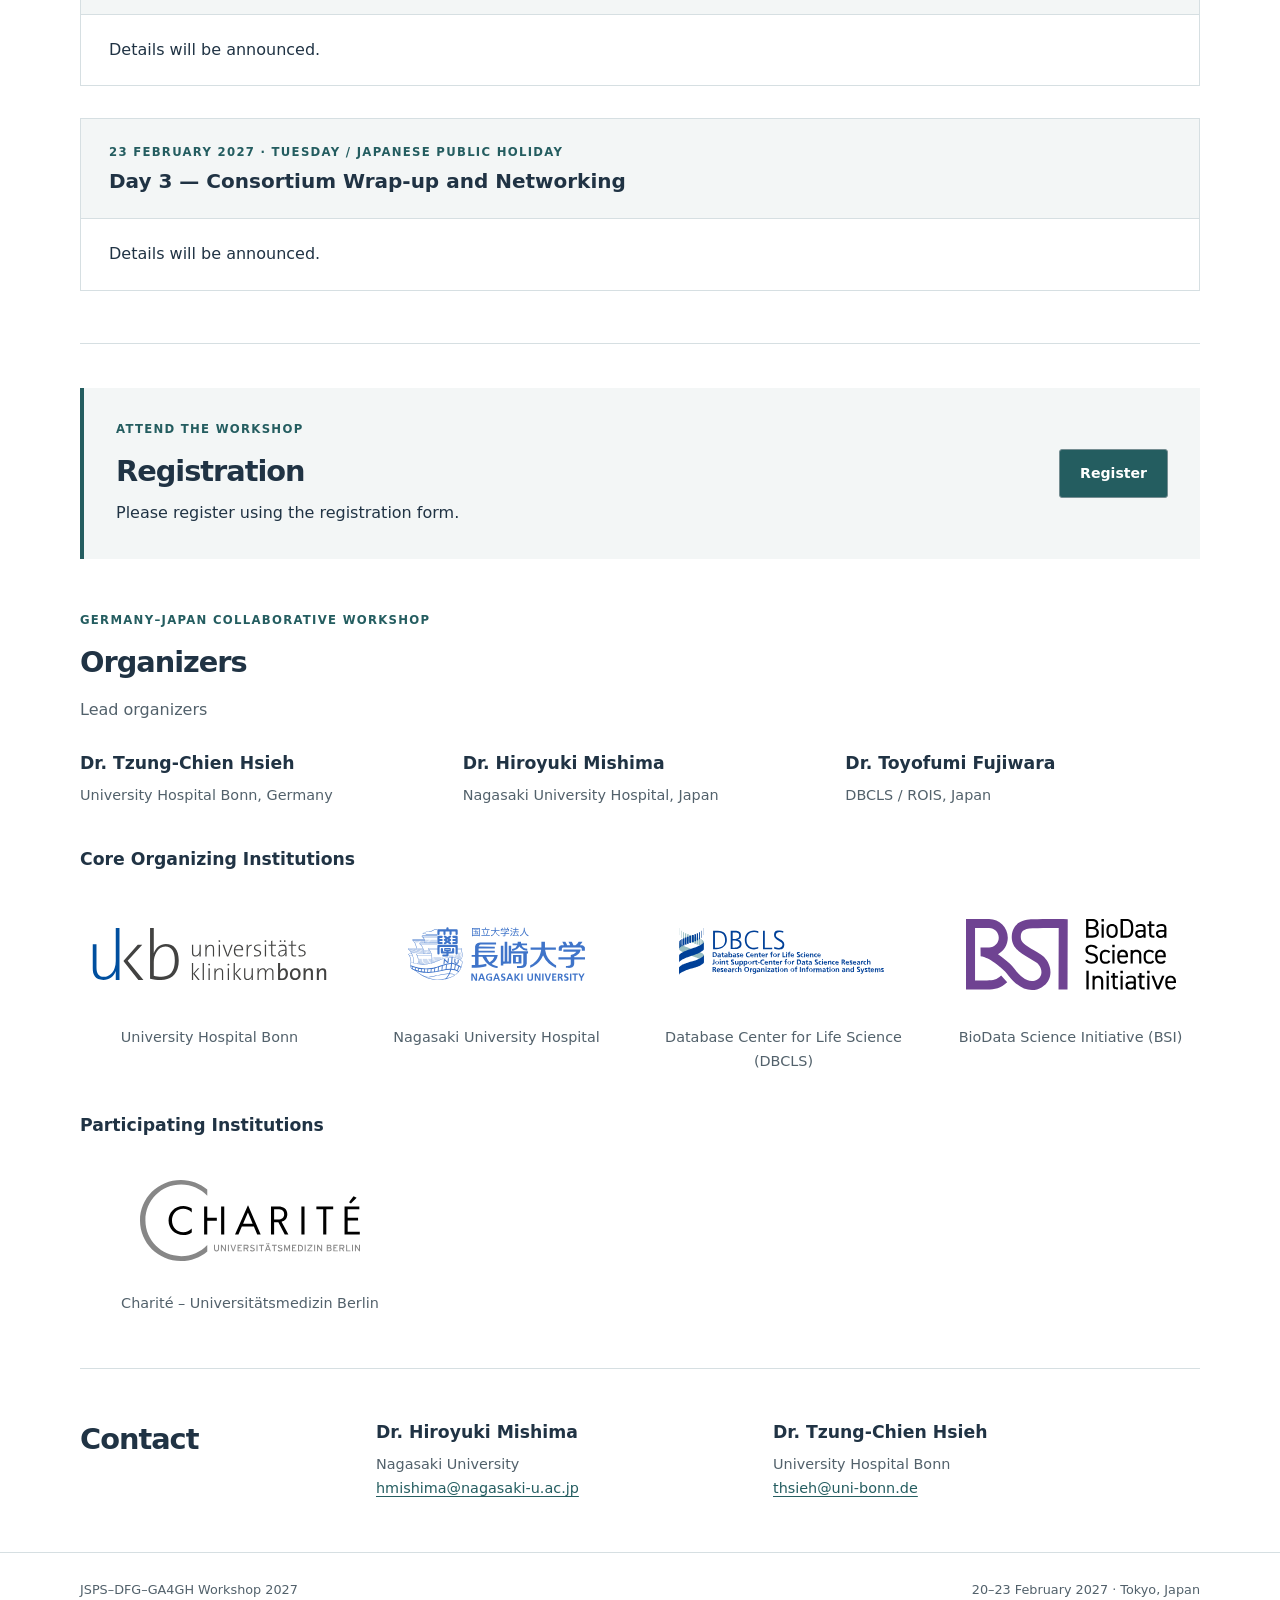
==== commit 76181451: "Link registration buttons to the registration form Replace the disabled "coming soon" buttons in the" ====
--- a/en/index.html
+++ b/en/index.html
@@ -34,7 +34,7 @@
 <div class="collaboration-logo-slot"><img class="institution-logo logo-ga4gh" src="../assets/images/ga4gh.png" alt="Global Alliance for Genomics and Health (GA4GH)" decoding="async"></div>
 </div>
 <p class="hero-note">A Germany–Japan collaborative workshop · Pre-conference seminar and three workshop days</p>
-<button class="button" type="button" disabled>Registration Coming Soon</button>
+<a class="button" href="https://forms.gle/UqBCb4cioYowNXoB8">Register</a>
 </div></section>
 <div class="container content">
 <section id="overview" class="section section-full"><h2>Event Overview</h2>
@@ -121,8 +121,7 @@
 <section class="program-day" aria-labelledby="day-2"><header class="day-heading"><p class="eyebrow">22 February 2027 · Monday</p><h3 id="day-2">Day 2 — Collaborative Hackathon / Excursion</h3></header><div class="day-summary"><p>Details will be announced.</p></div></section>
 <section class="program-day" aria-labelledby="day-3"><header class="day-heading"><p class="eyebrow">23 February 2027 · Tuesday / Japanese public holiday</p><h3 id="day-3">Day 3 — Consortium Wrap-up and Networking</h3></header><div class="day-summary"><p>Details will be announced.</p></div></section>
 </section>
-<!-- REGISTRATION: replace disabled buttons here and in the hero with links once registration opens. -->
-<section id="registration" class="registration"><div><p class="eyebrow">Attend the workshop</p><h2>Registration</h2><p>Registration will open soon.</p></div><button class="button" type="button" disabled>Registration Coming Soon</button></section>
+<section id="registration" class="registration"><div><p class="eyebrow">Attend the workshop</p><h2>Registration</h2><p>Please register using the registration form.</p></div><a class="button" href="https://forms.gle/UqBCb4cioYowNXoB8">Register</a></section>
 <section id="organizers" class="section section-full"><div class="section-heading"><p class="eyebrow">Germany–Japan collaborative workshop</p><h2>Organizers</h2><p>Lead organizers</p></div><div class="organizer-grid">
 <article><h3>Dr. Tzung-Chien Hsieh</h3><p>University Hospital Bonn, Germany</p></article>
 <article><h3>Dr. Hiroyuki Mishima</h3><p>Nagasaki University Hospital, Japan</p></article>
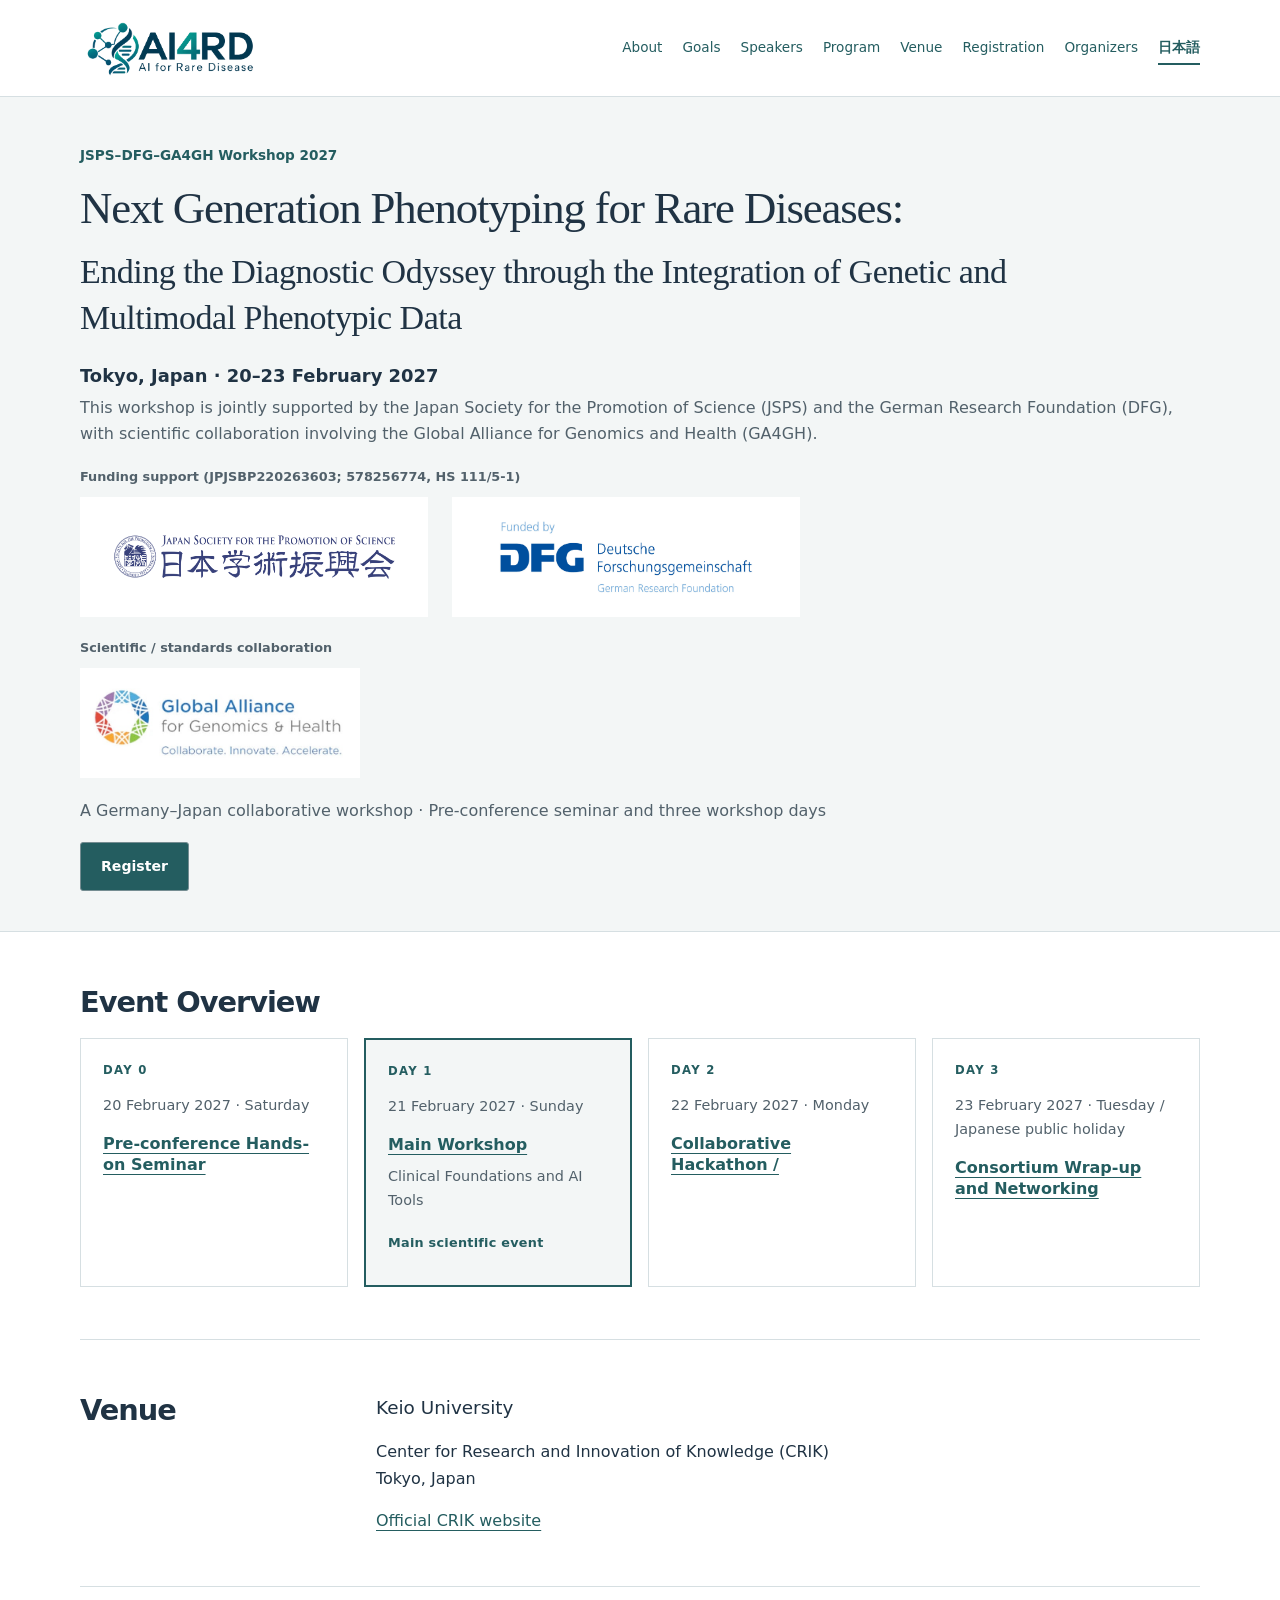
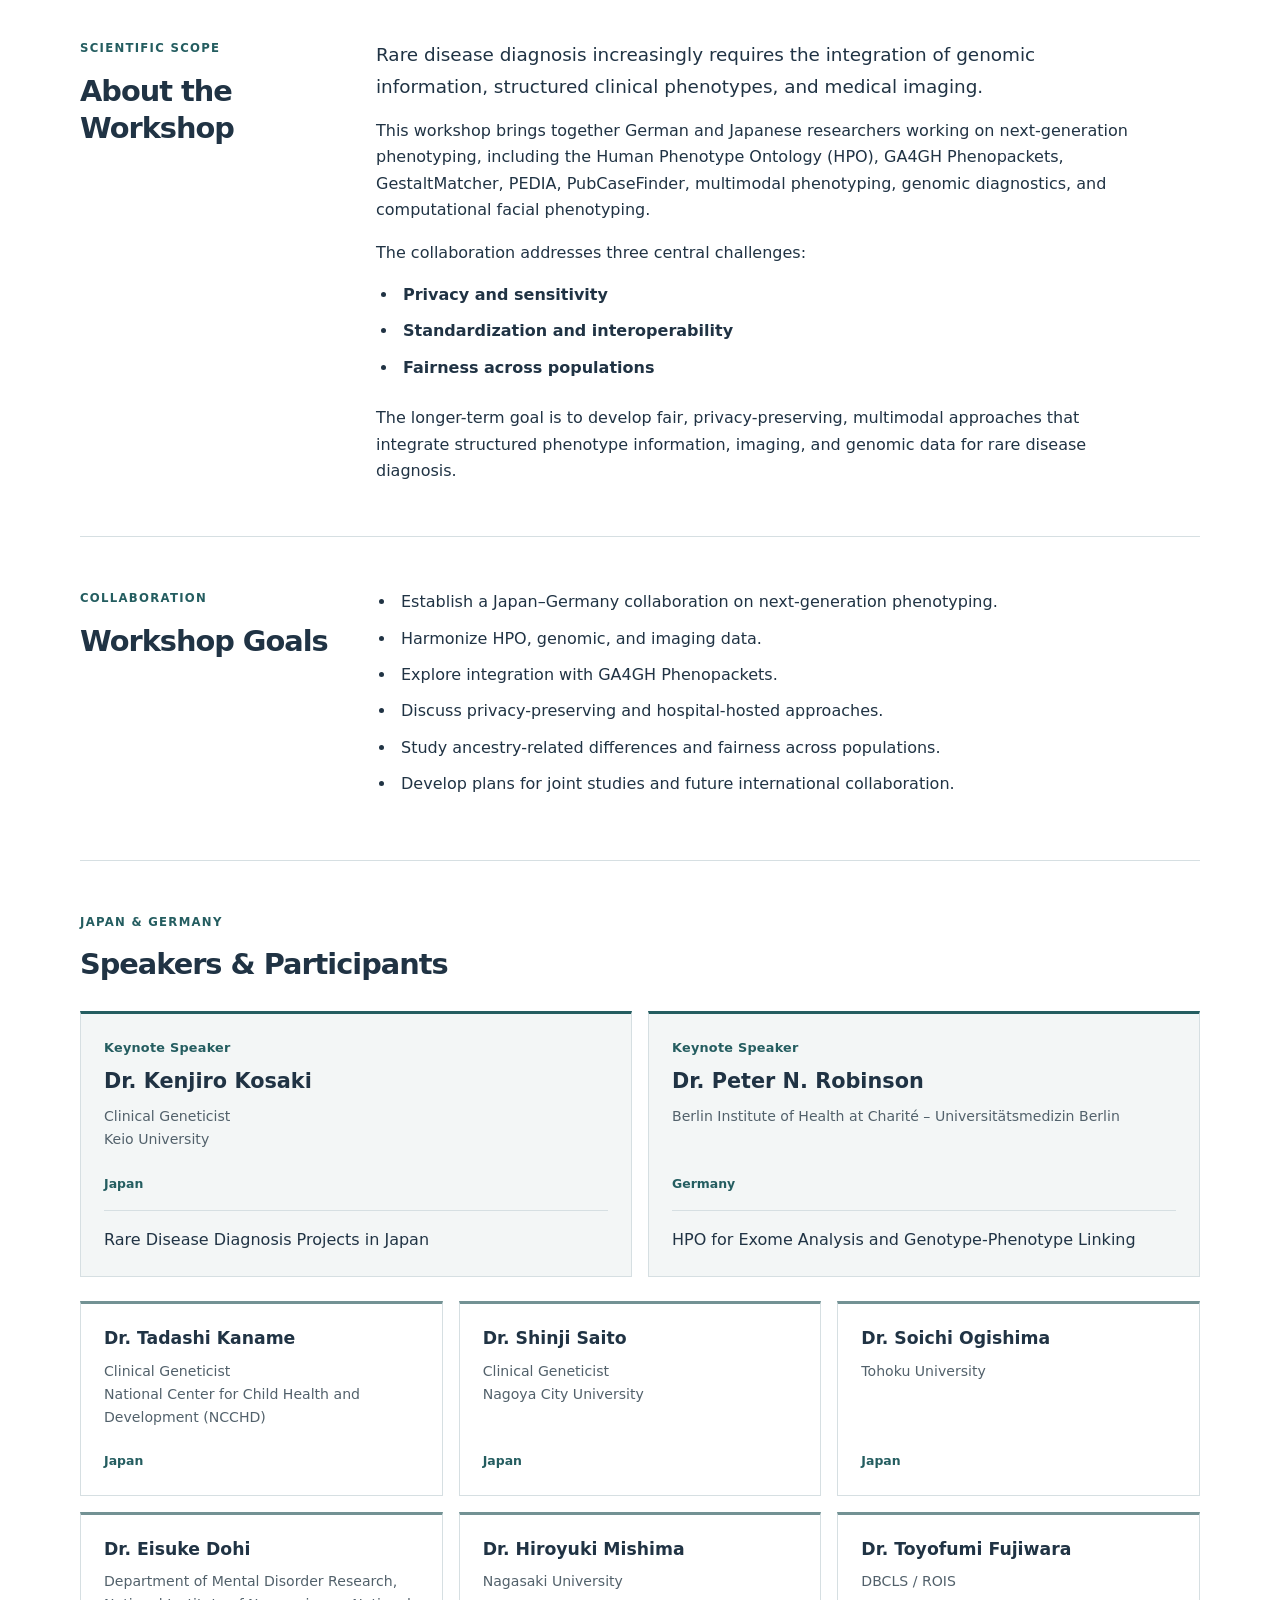
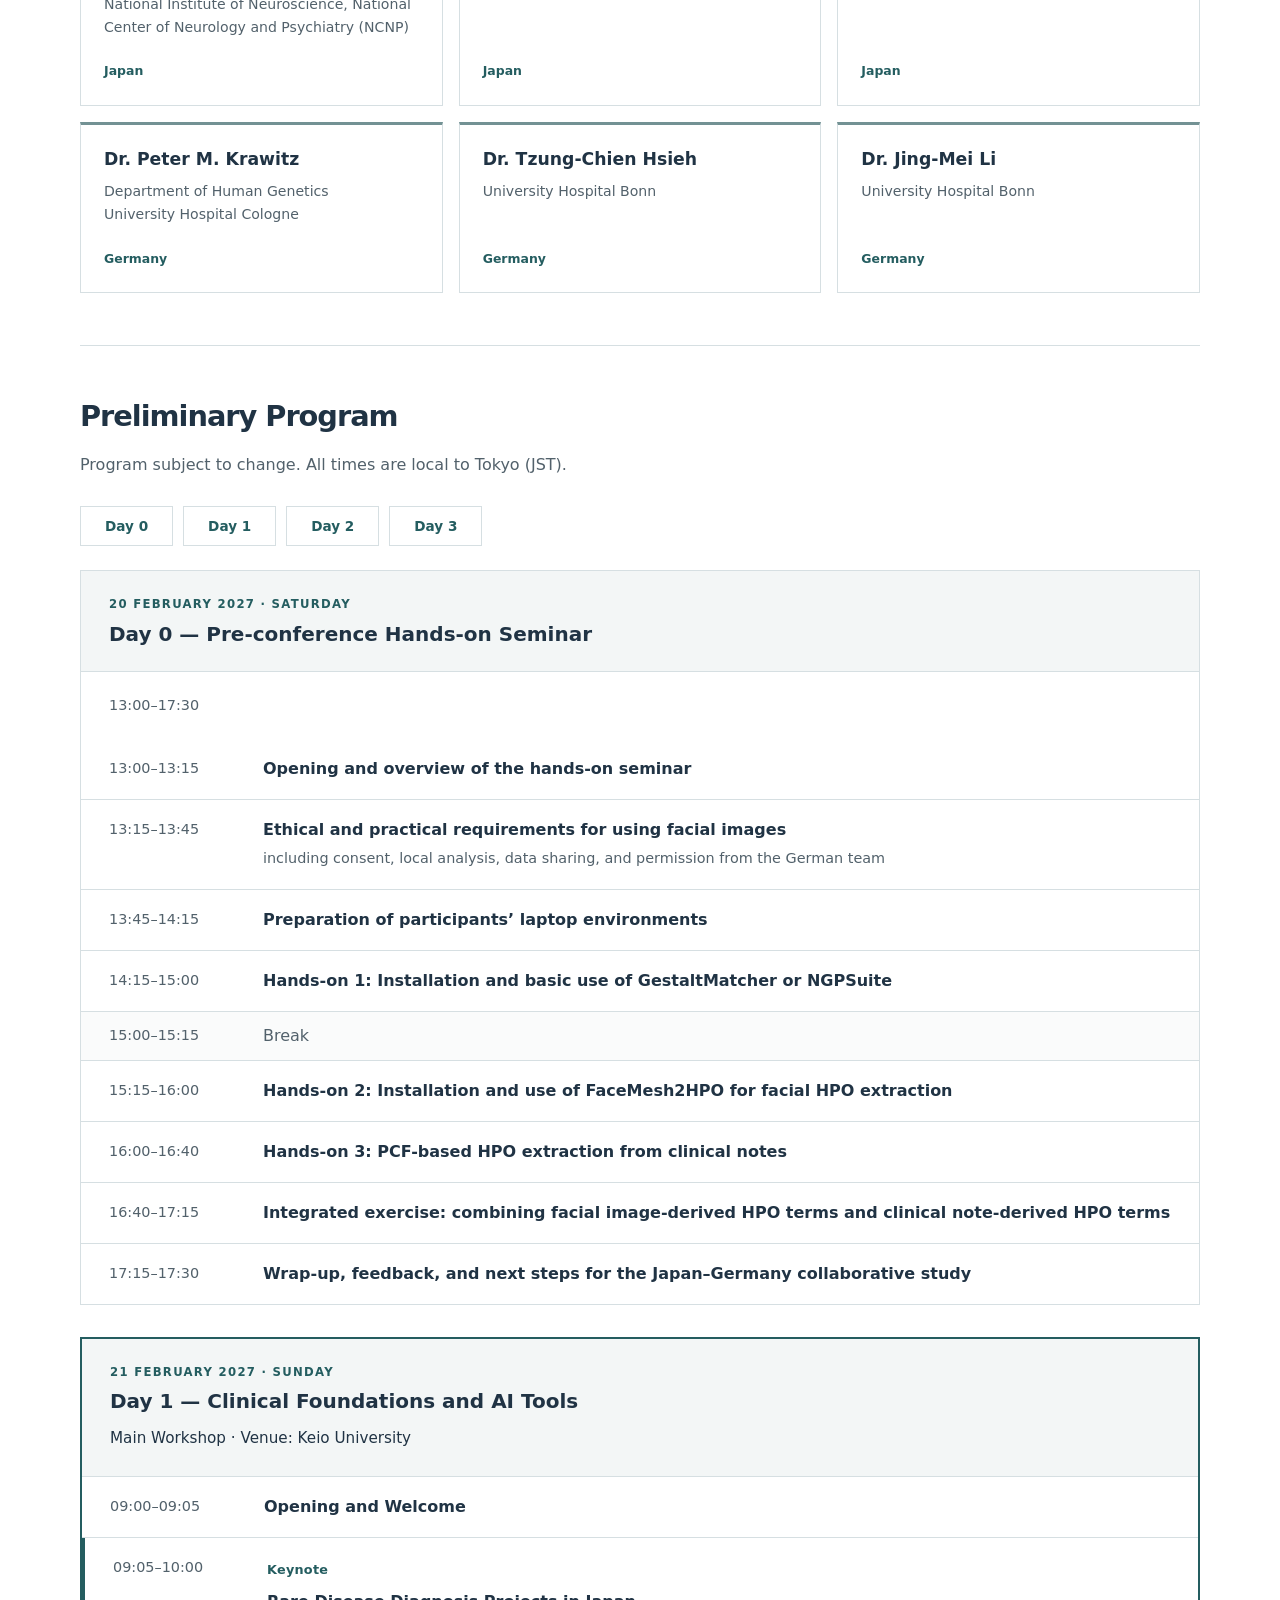
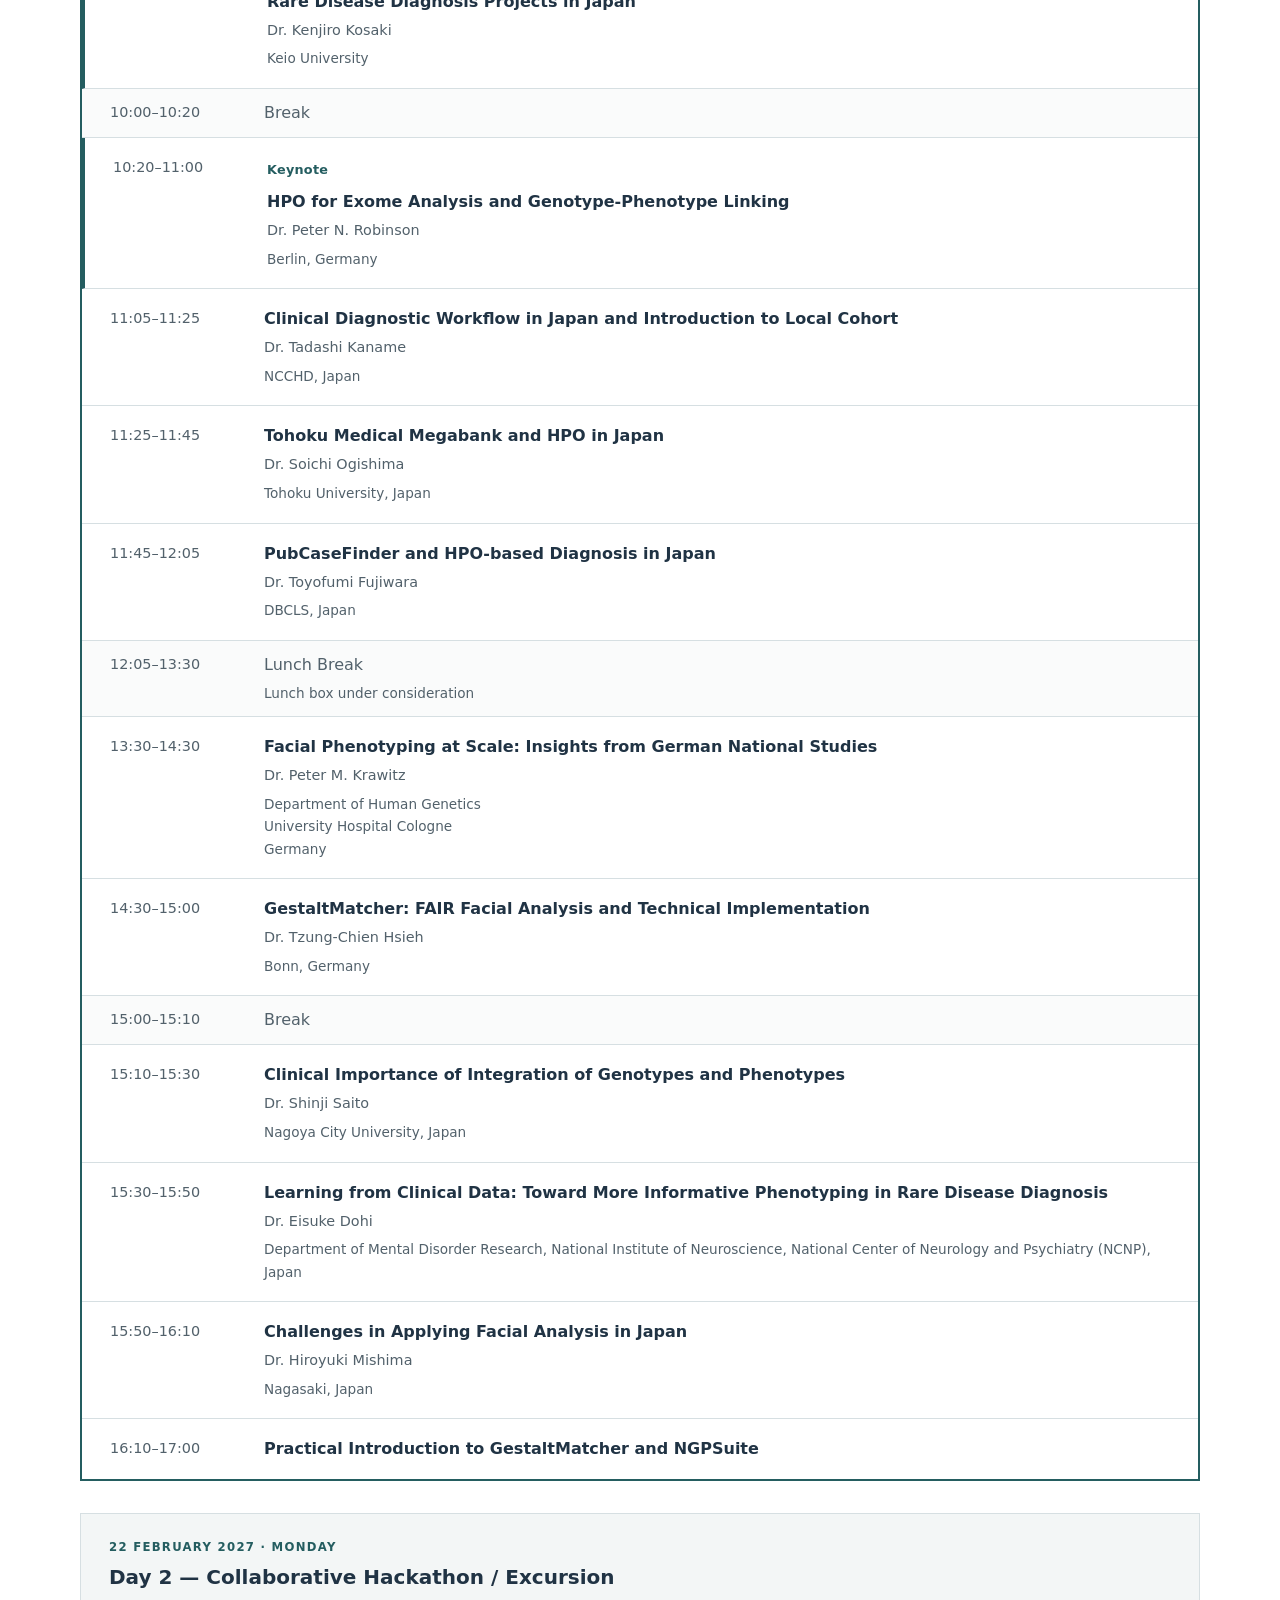
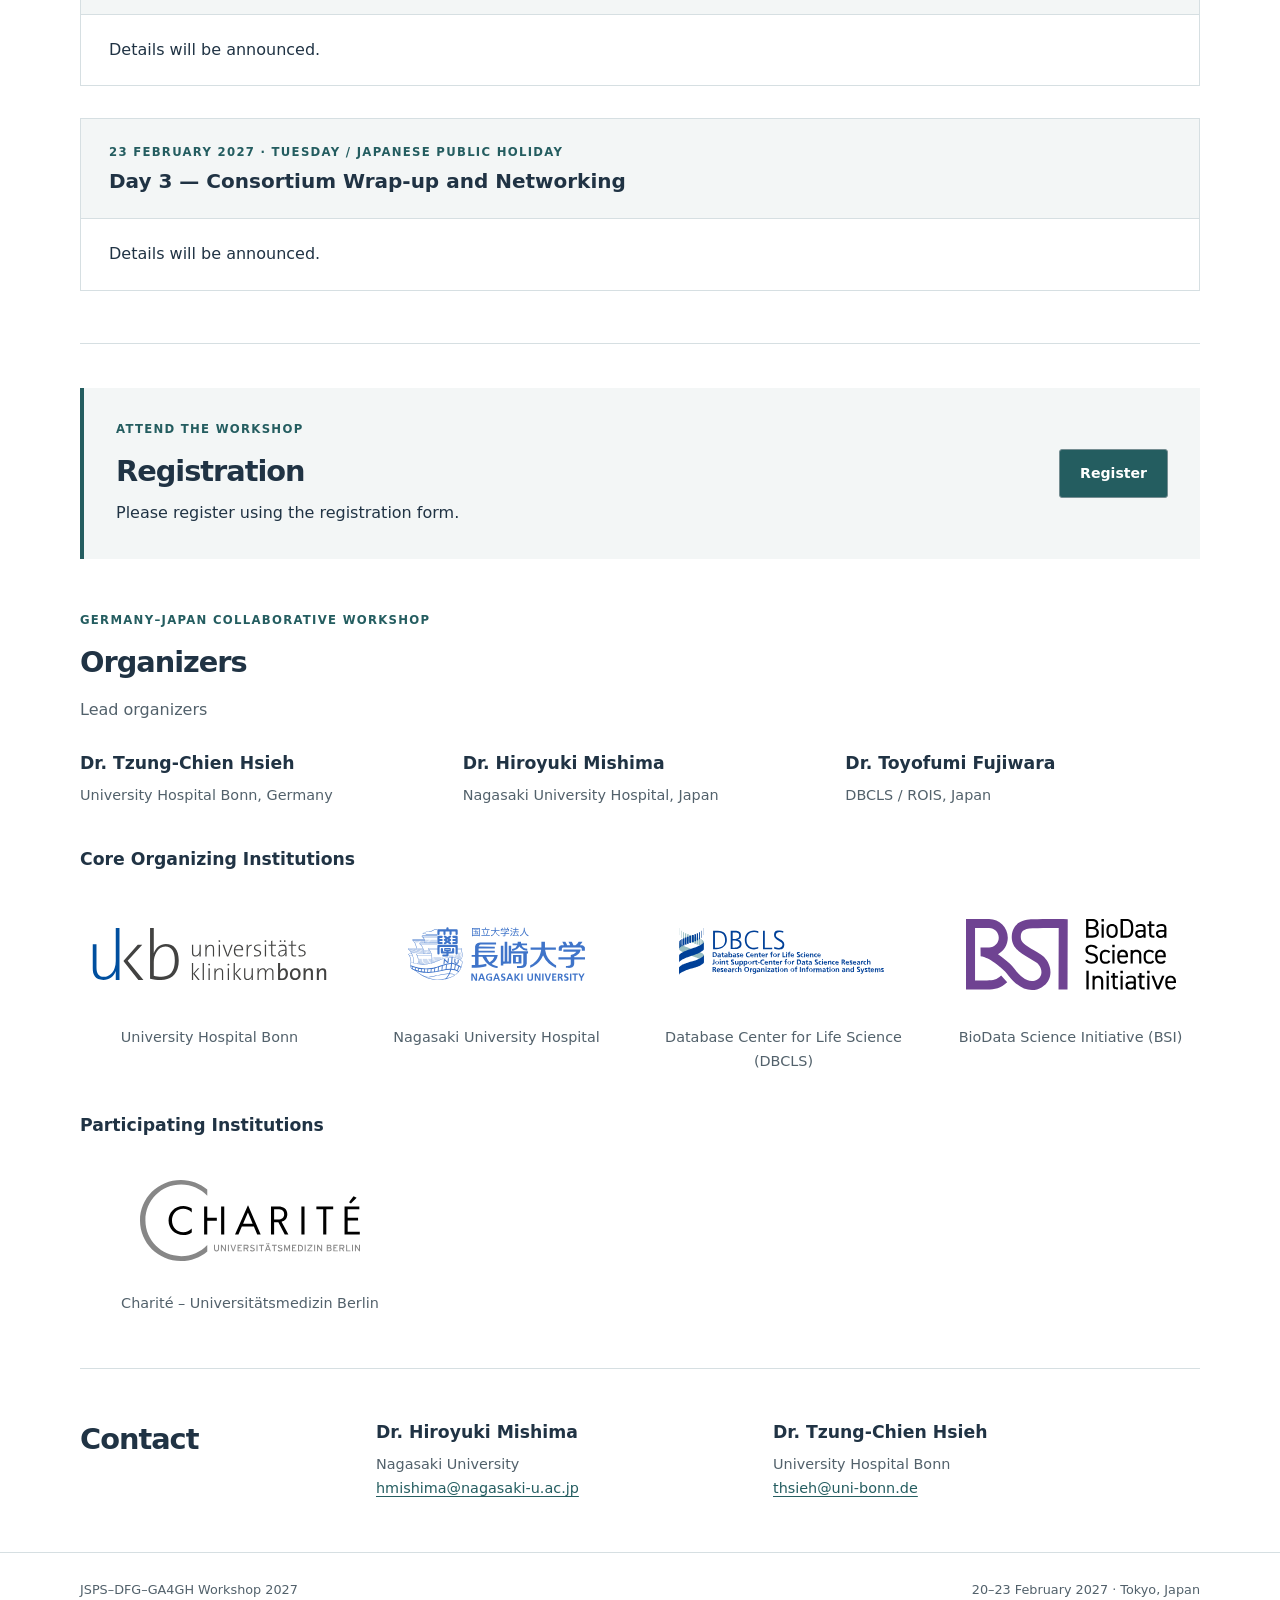
==== commit 54cc6a36: "Update Dr. Dohi's talk title and fix Day 1 afternoon times Set Dr. Dohi's presentation title on both" ====
--- a/en/index.html
+++ b/en/index.html
@@ -114,9 +114,9 @@
 <li class="session"><span class="session-time">14:30–15:00</span><div><h4>GestaltMatcher: FAIR Facial Analysis and Technical Implementation</h4><p class="session-speaker">Dr. Tzung-Chien Hsieh</p><p class="session-affiliation">Bonn, Germany</p></div></li>
 <li class="interval"><span class="session-time">15:00–15:10</span><div><h4>Break</h4></div></li>
 <li class="session"><span class="session-time">15:10–15:30</span><div><h4>Clinical Importance of Integration of Genotypes and Phenotypes</h4><p class="session-speaker">Dr. Shinji Saito</p><p class="session-affiliation">Nagoya City University, Japan</p></div></li>
-<li class="session"><span class="session-time">15:30–15:50</span><div><h4>(TBD)</h4><p class="session-speaker">Dr. Eisuke Dohi</p><p class="session-affiliation">Department of Mental Disorder Research, National Institute of Neuroscience, National Center of Neurology and Psychiatry (NCNP), Japan</p></div></li>
-<li class="session"><span class="session-time">15:30–15:50</span><div><h4>Challenges in Applying Facial Analysis in Japan</h4><p class="session-speaker">Dr. Hiroyuki Mishima</p><p class="session-affiliation">Nagasaki, Japan</p></div></li>
-<li class="session"><span class="session-time">16:00–17:00</span><div><h4>Practical Introduction to GestaltMatcher and NGPSuite</h4></div></li>
+<li class="session"><span class="session-time">15:30–15:50</span><div><h4>Learning from Clinical Data: Toward More Informative Phenotyping in Rare Disease Diagnosis</h4><p class="session-speaker">Dr. Eisuke Dohi</p><p class="session-affiliation">Department of Mental Disorder Research, National Institute of Neuroscience, National Center of Neurology and Psychiatry (NCNP), Japan</p></div></li>
+<li class="session"><span class="session-time">15:50–16:10</span><div><h4>Challenges in Applying Facial Analysis in Japan</h4><p class="session-speaker">Dr. Hiroyuki Mishima</p><p class="session-affiliation">Nagasaki, Japan</p></div></li>
+<li class="session"><span class="session-time">16:10–17:00</span><div><h4>Practical Introduction to GestaltMatcher and NGPSuite</h4></div></li>
 </ol></section>
 <section class="program-day" aria-labelledby="day-2"><header class="day-heading"><p class="eyebrow">22 February 2027 · Monday</p><h3 id="day-2">Day 2 — Collaborative Hackathon / Excursion</h3></header><div class="day-summary"><p>Details will be announced.</p></div></section>
 <section class="program-day" aria-labelledby="day-3"><header class="day-heading"><p class="eyebrow">23 February 2027 · Tuesday / Japanese public holiday</p><h3 id="day-3">Day 3 — Consortium Wrap-up and Networking</h3></header><div class="day-summary"><p>Details will be announced.</p></div></section>
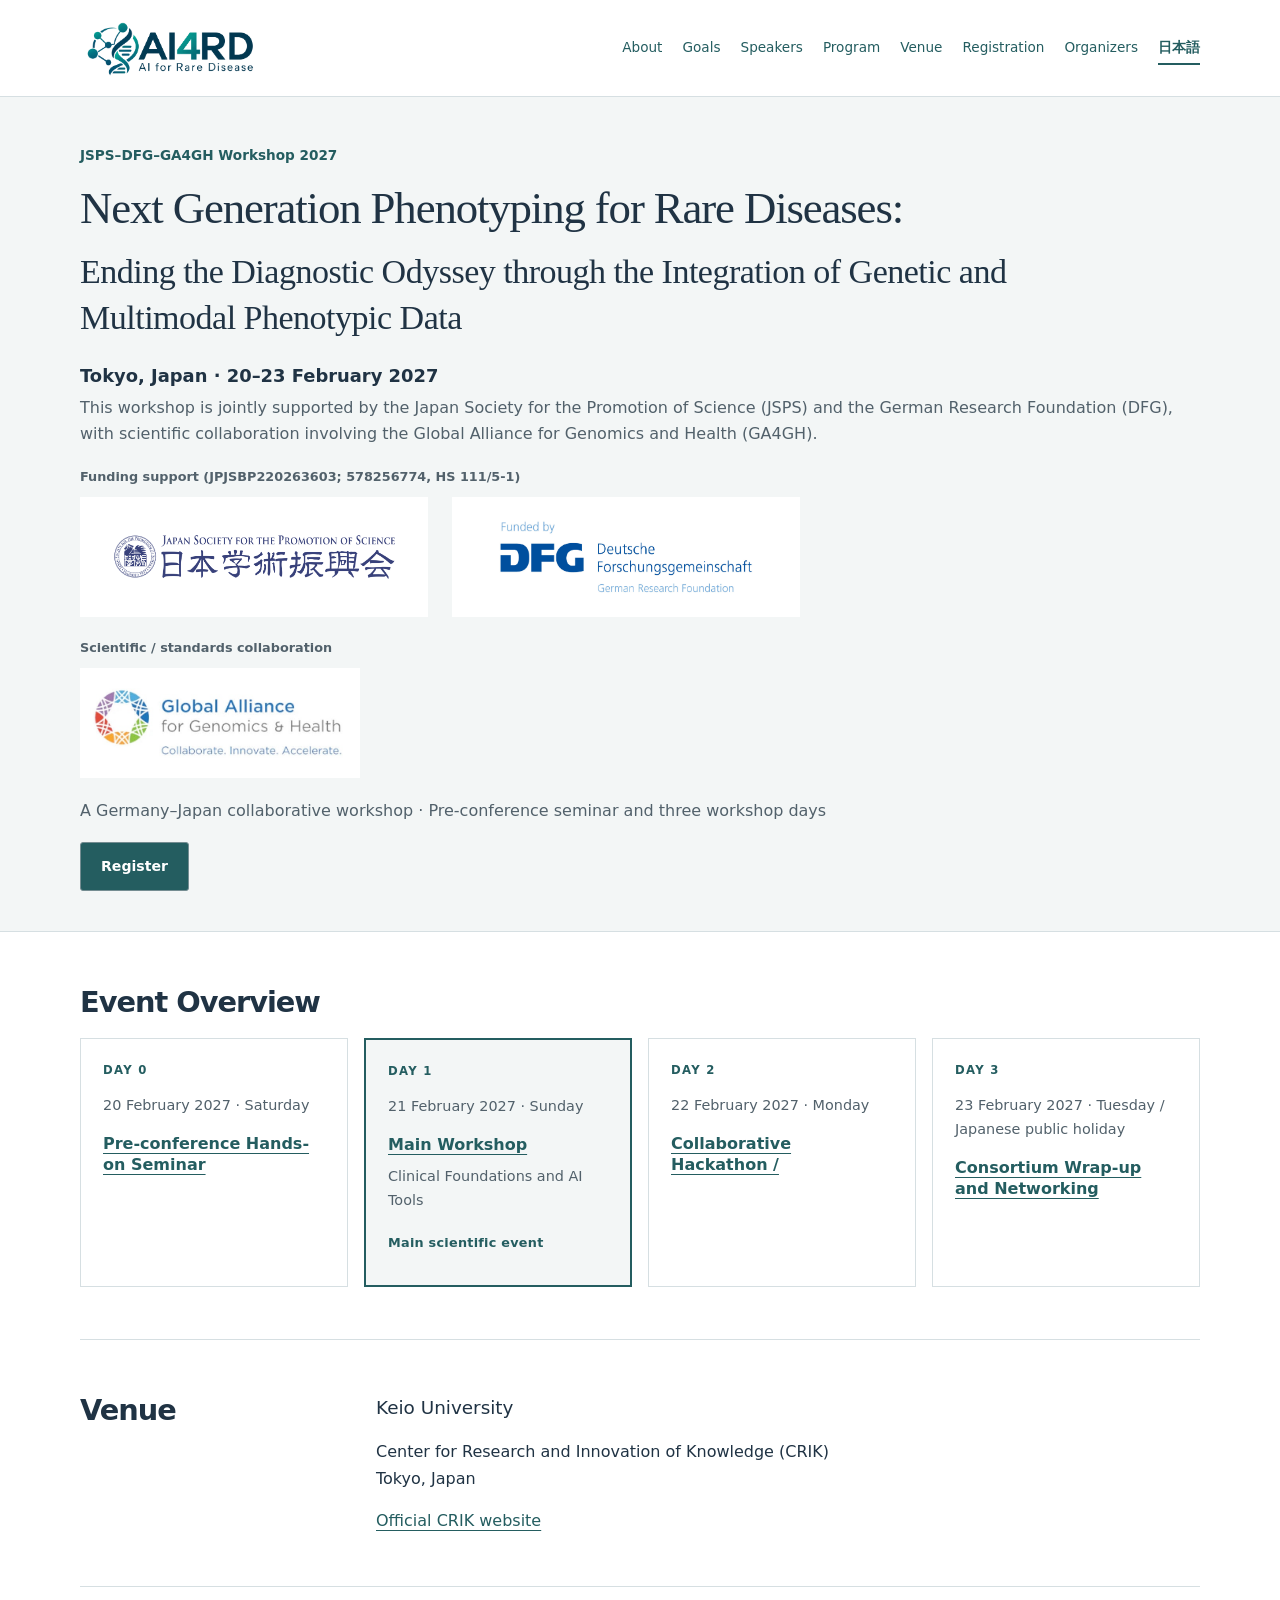
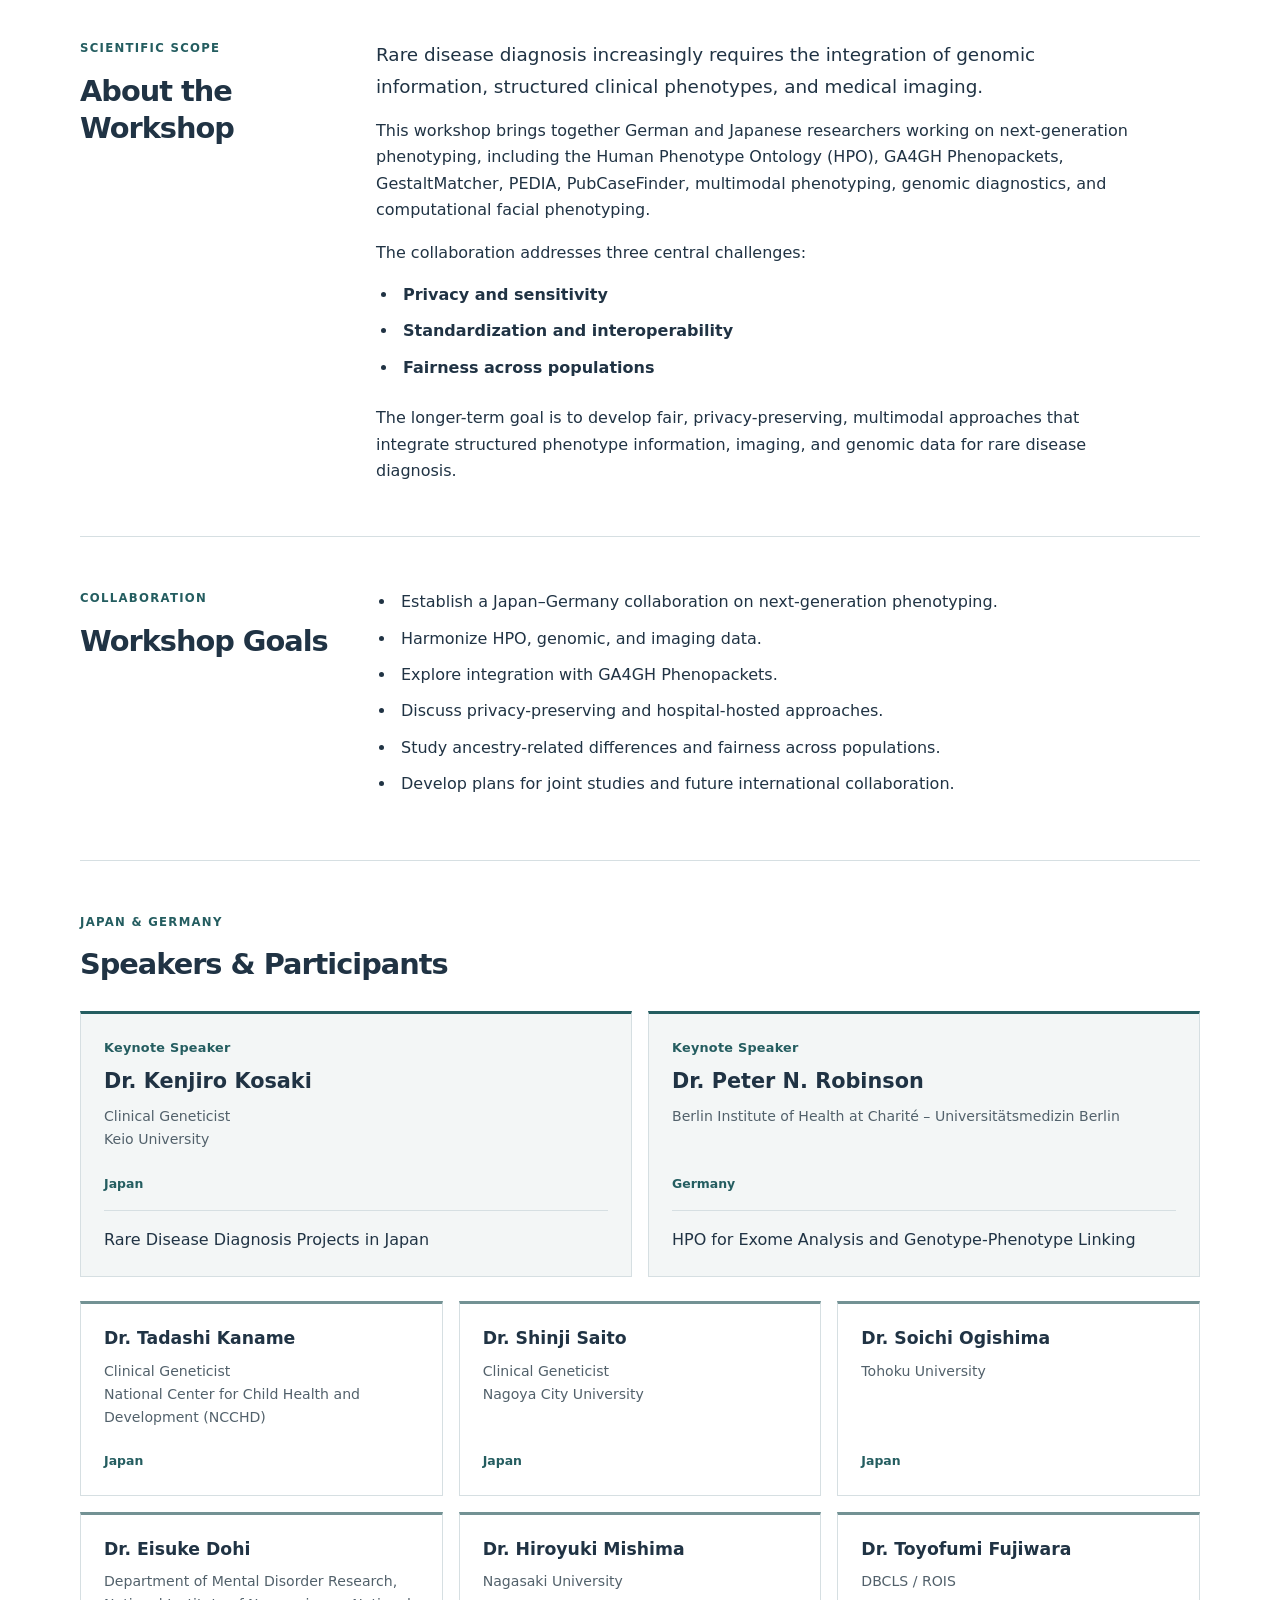
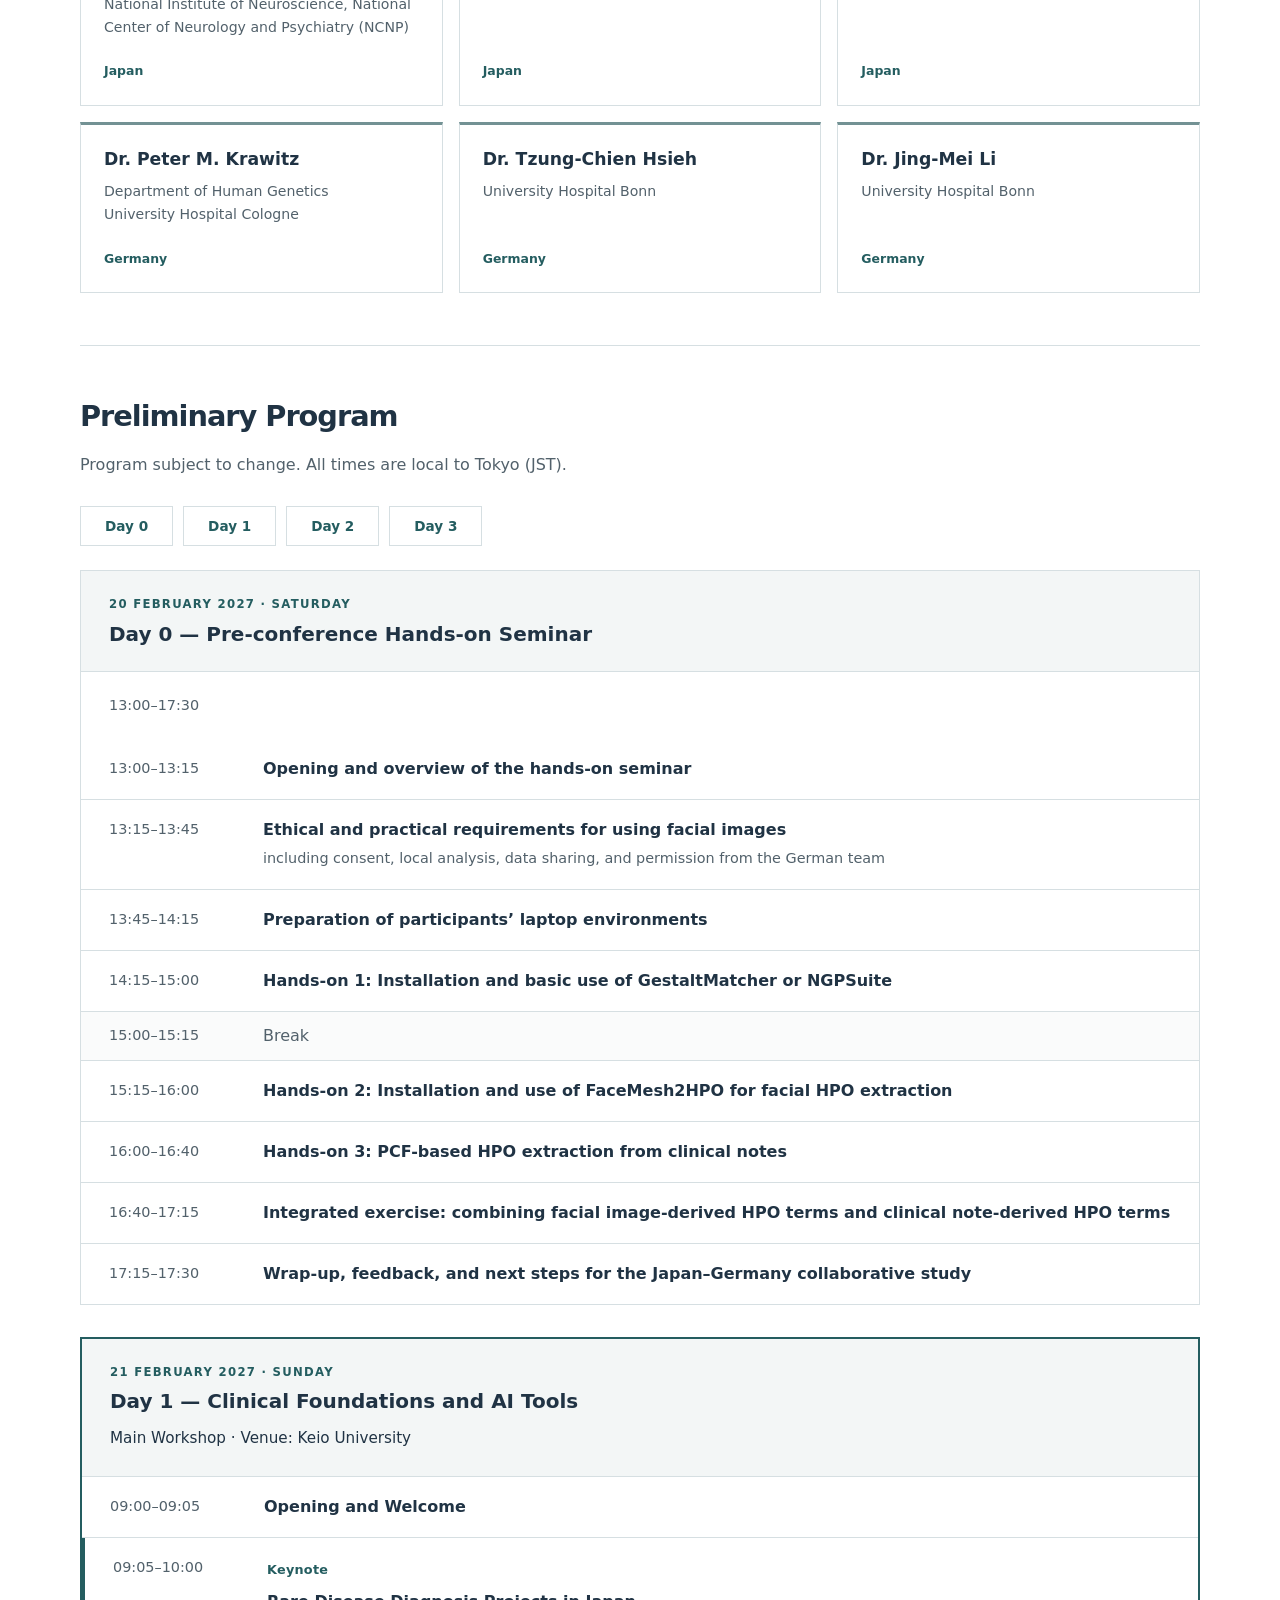
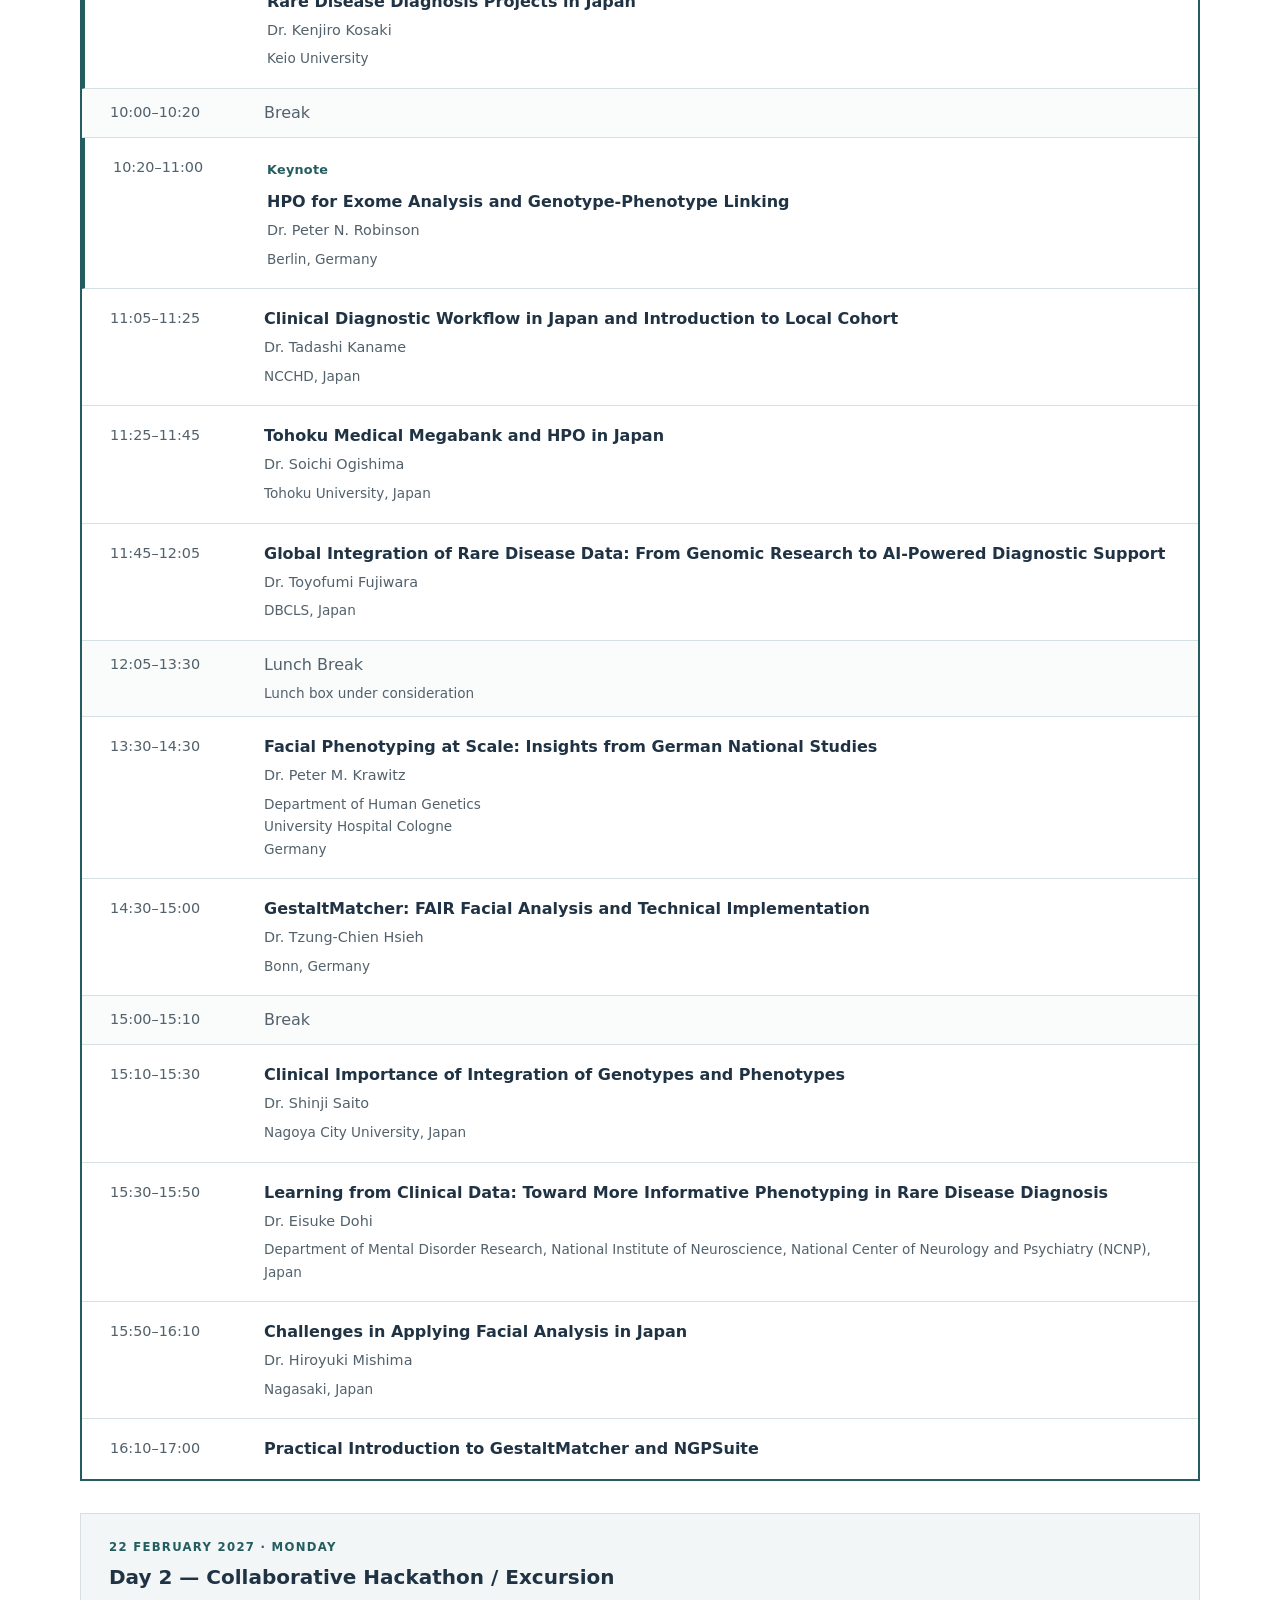
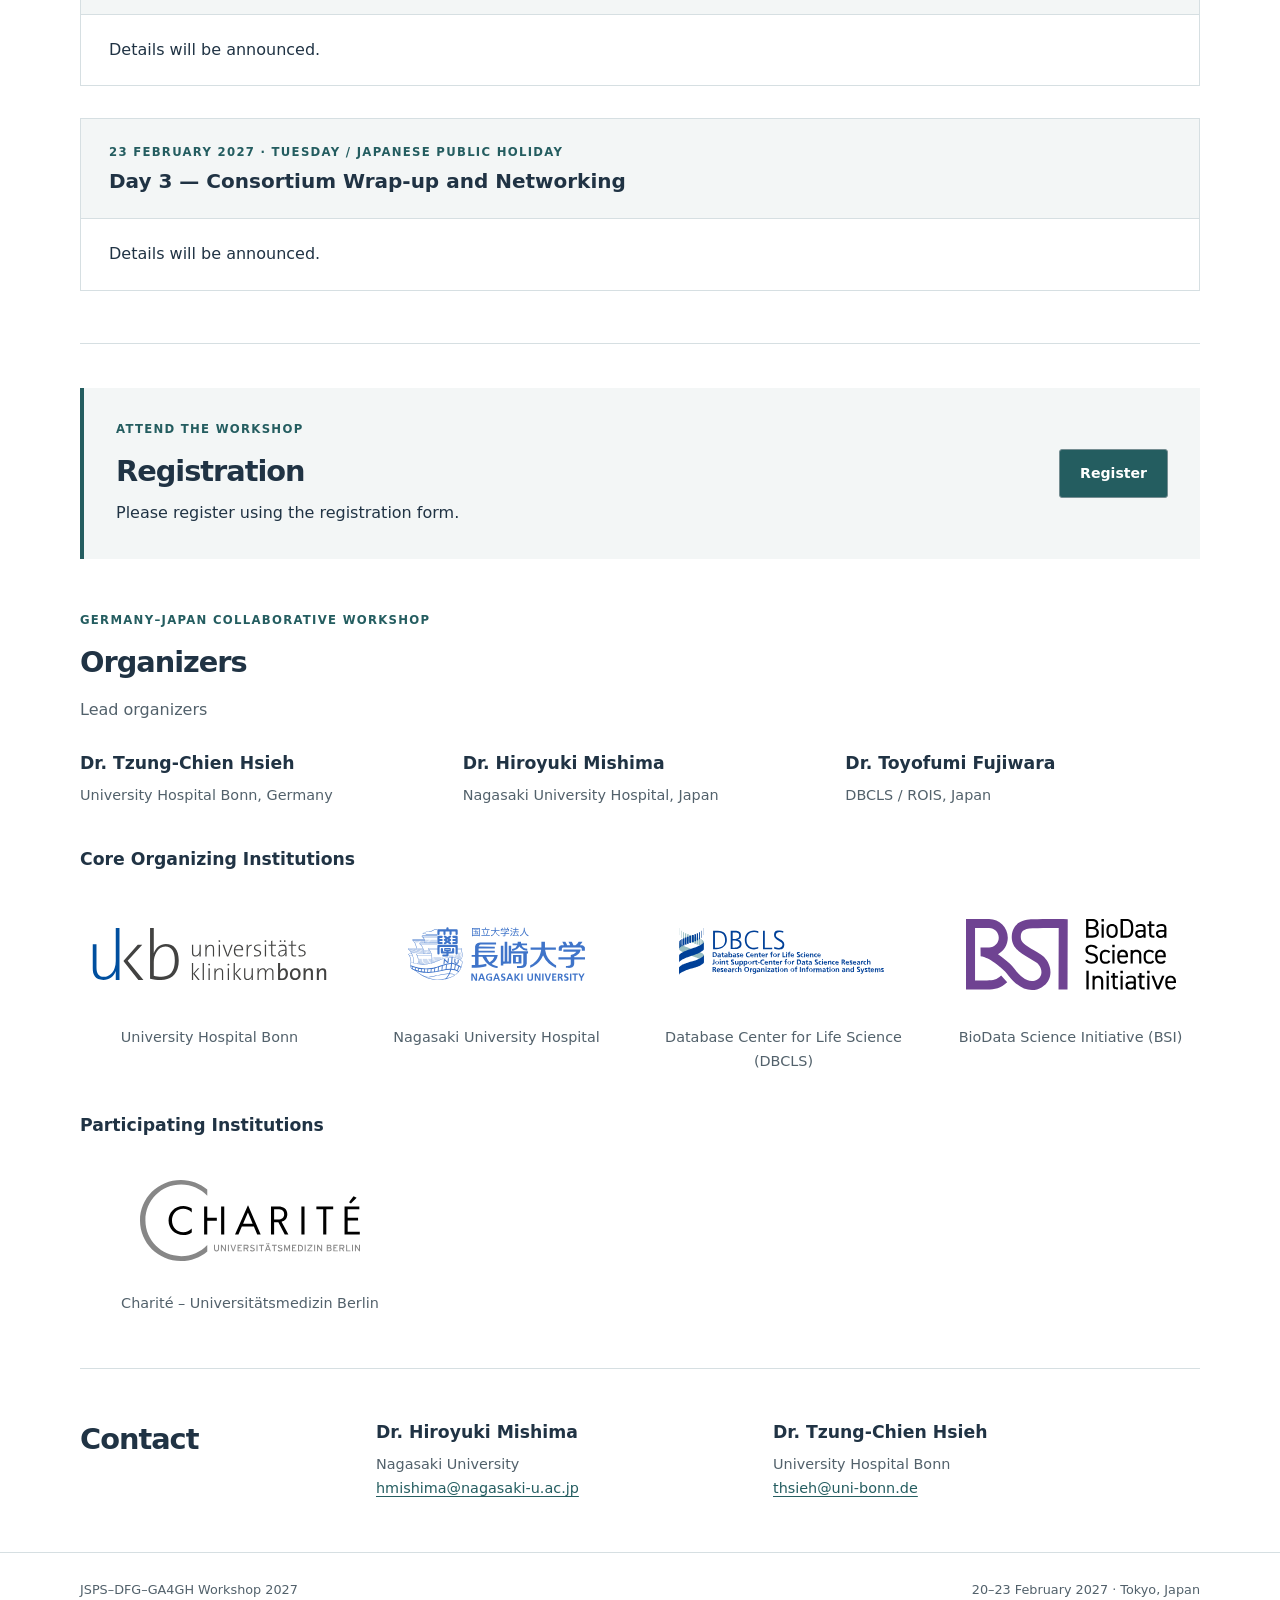
==== commit 1507f2f9: "Update Dr. Fujiwara's talk title and show Japanese speaker names in kanji - Change Dr. Fujiwara's ta" ====
--- a/en/index.html
+++ b/en/index.html
@@ -108,7 +108,7 @@
 <li class="keynote-session"><span class="session-time">10:20–11:00</span><div><p class="badge">Keynote</p><h4>HPO for Exome Analysis and Genotype-Phenotype Linking</h4><p class="session-speaker">Dr. Peter N. Robinson</p><p class="session-affiliation">Berlin, Germany</p></div></li>
 <li class="session"><span class="session-time">11:05–11:25</span><div><h4>Clinical Diagnostic Workflow in Japan and Introduction to Local Cohort</h4><p class="session-speaker">Dr. Tadashi Kaname</p><p class="session-affiliation">NCCHD, Japan</p></div></li>
 <li class="session"><span class="session-time">11:25–11:45</span><div><h4>Tohoku Medical Megabank and HPO in Japan</h4><p class="session-speaker">Dr. Soichi Ogishima</p><p class="session-affiliation">Tohoku University, Japan</p></div></li>
-<li class="session"><span class="session-time">11:45–12:05</span><div><h4>PubCaseFinder and HPO-based Diagnosis in Japan</h4><p class="session-speaker">Dr. Toyofumi Fujiwara</p><p class="session-affiliation">DBCLS, Japan</p></div></li>
+<li class="session"><span class="session-time">11:45–12:05</span><div><h4>Global Integration of Rare Disease Data: From Genomic Research to AI-Powered Diagnostic Support</h4><p class="session-speaker">Dr. Toyofumi Fujiwara</p><p class="session-affiliation">DBCLS, Japan</p></div></li>
 <li class="interval"><span class="session-time">12:05–13:30</span><div><h4>Lunch Break</h4><p class="tentative-note">Lunch box under consideration</p></div></li>
 <li class="session"><span class="session-time">13:30–14:30</span><div><h4>Facial Phenotyping at Scale: Insights from German National Studies</h4><p class="session-speaker">Dr. Peter M. Krawitz</p><p class="session-affiliation">Department of Human Genetics<br>University Hospital Cologne<br>Germany</p></div></li>
 <li class="session"><span class="session-time">14:30–15:00</span><div><h4>GestaltMatcher: FAIR Facial Analysis and Technical Implementation</h4><p class="session-speaker">Dr. Tzung-Chien Hsieh</p><p class="session-affiliation">Bonn, Germany</p></div></li>
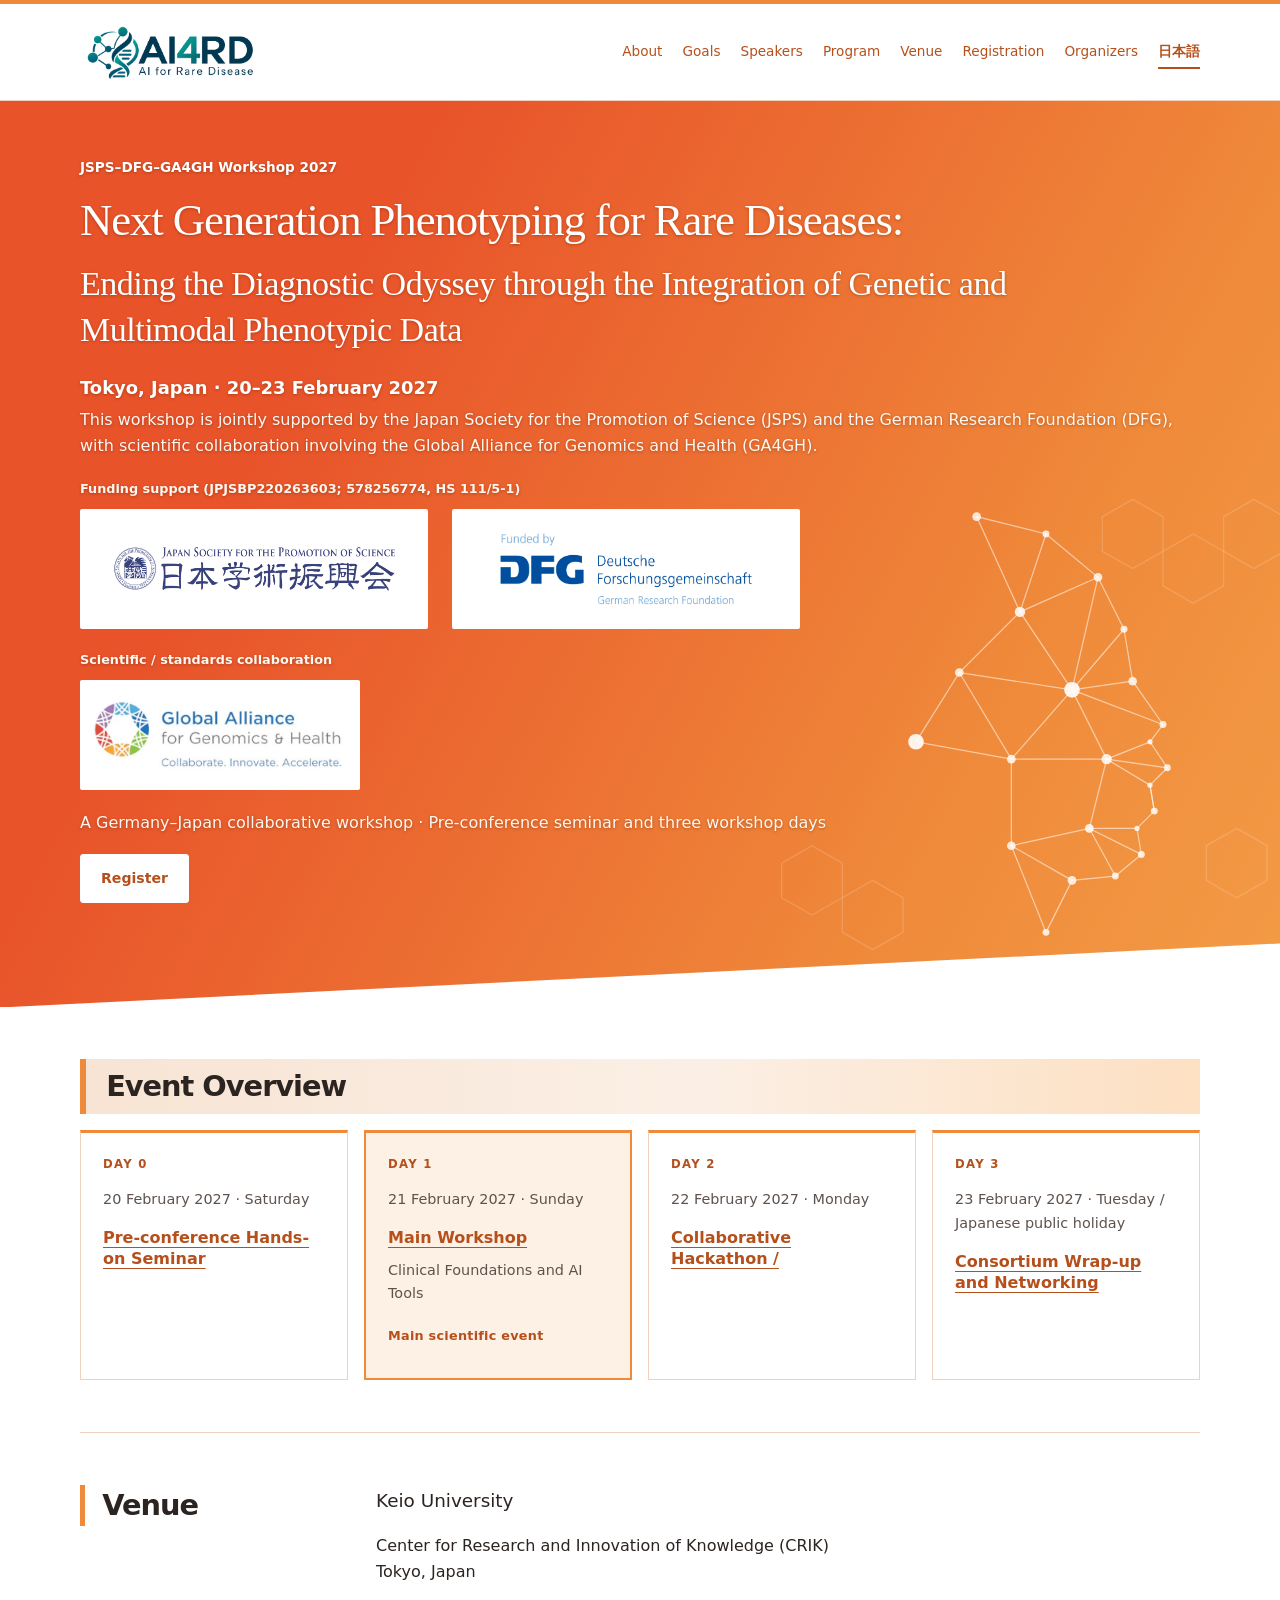
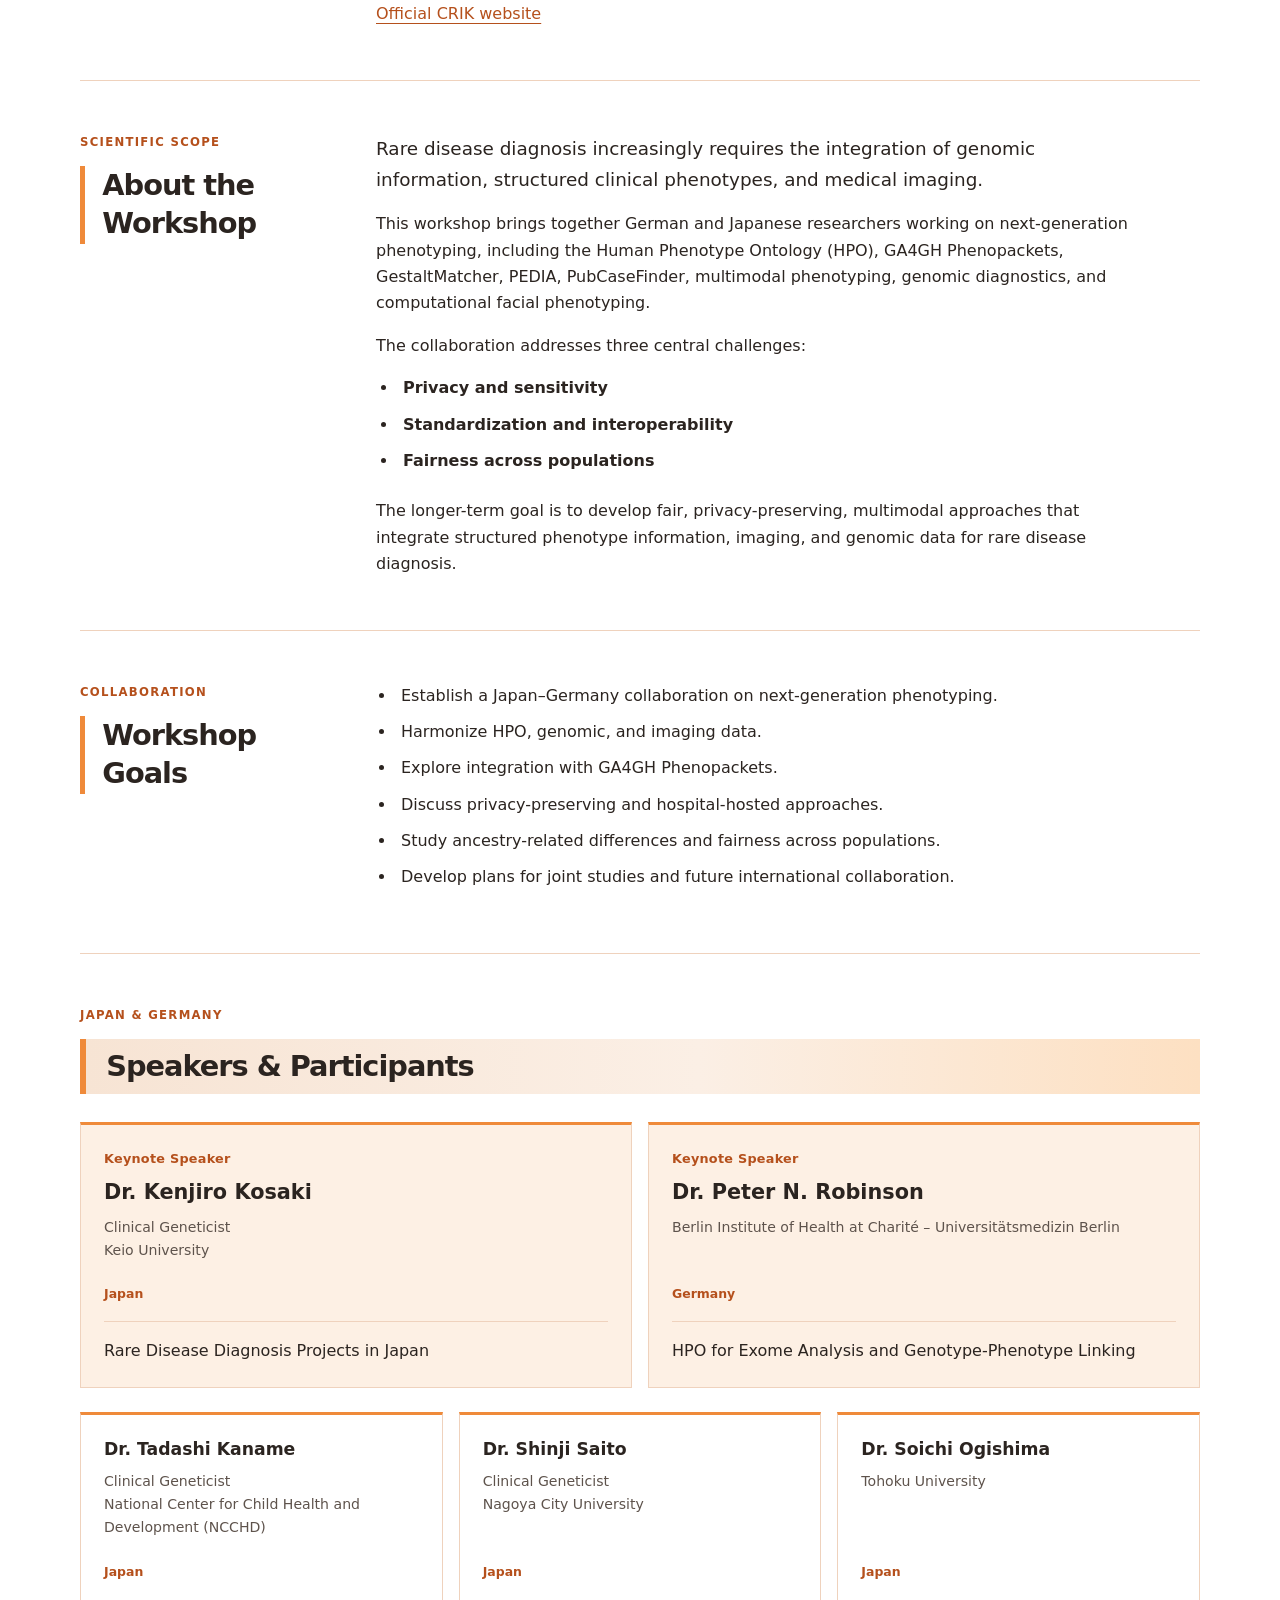
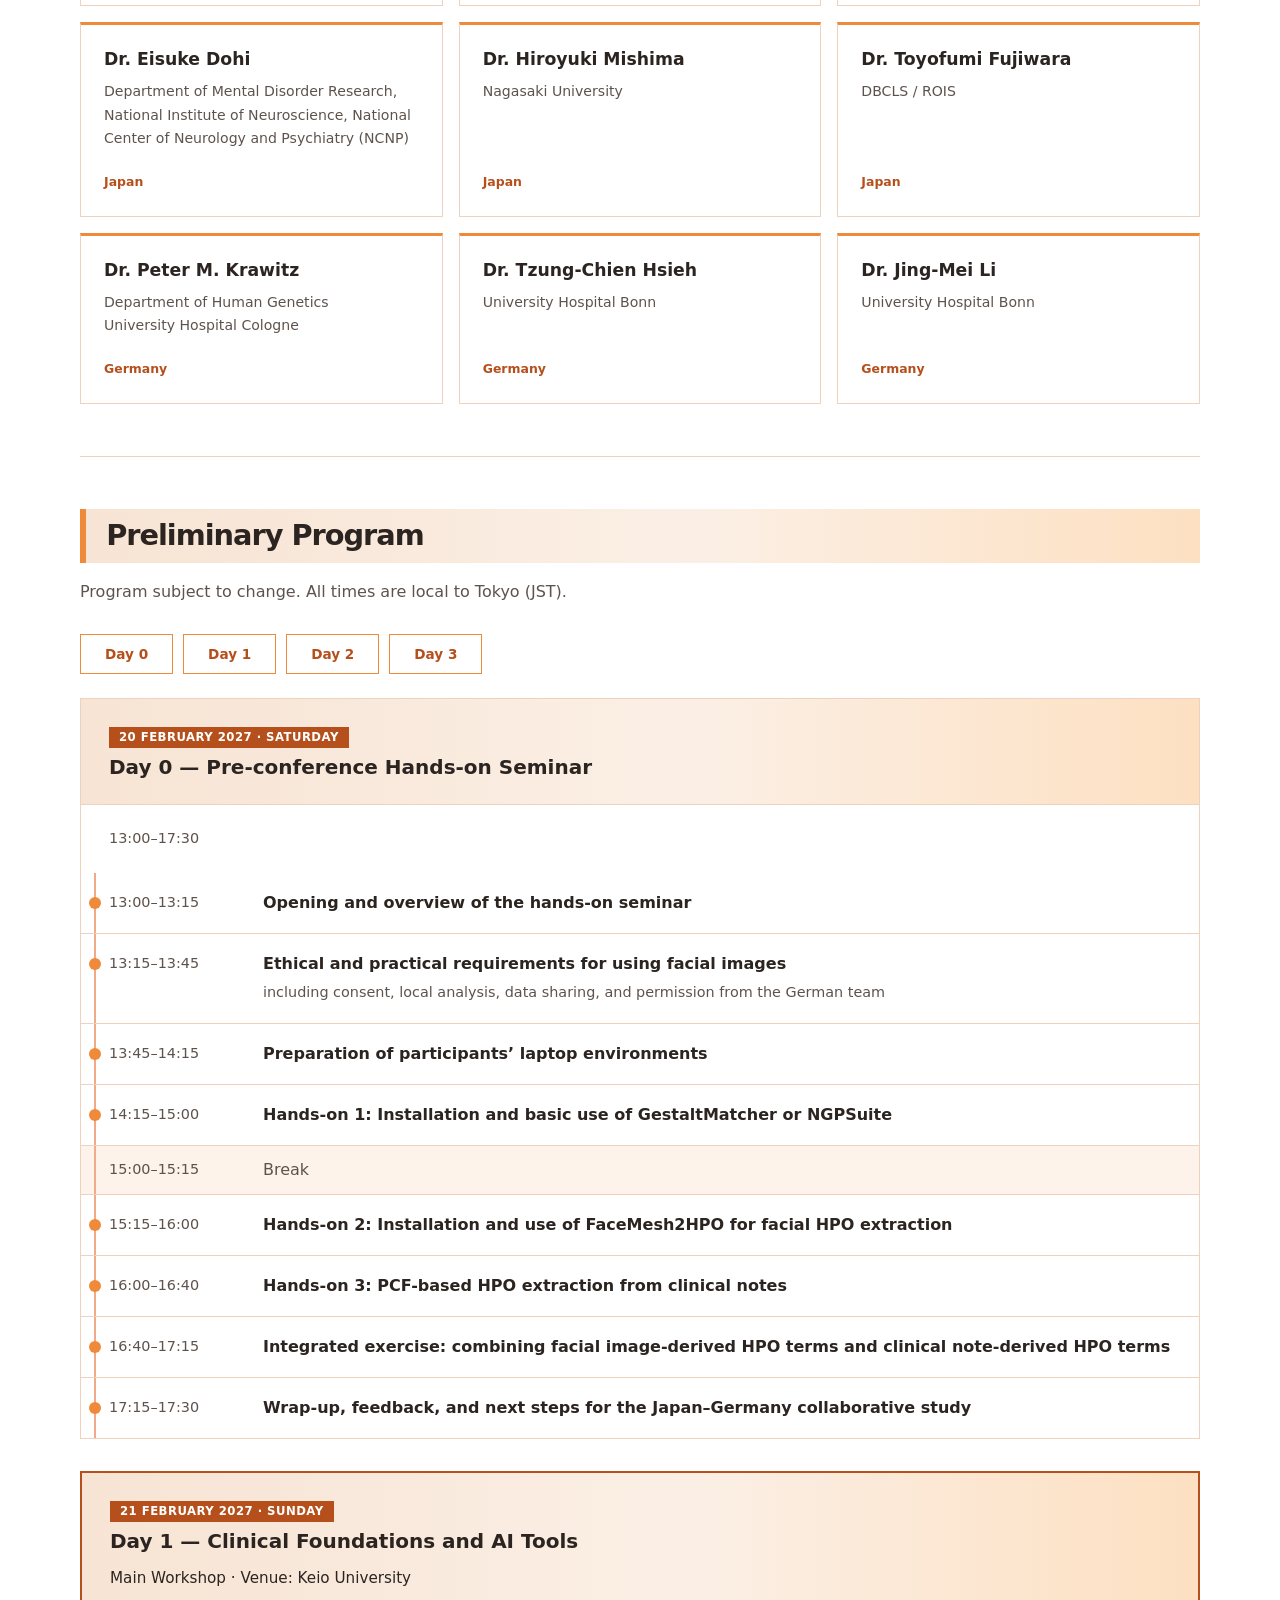
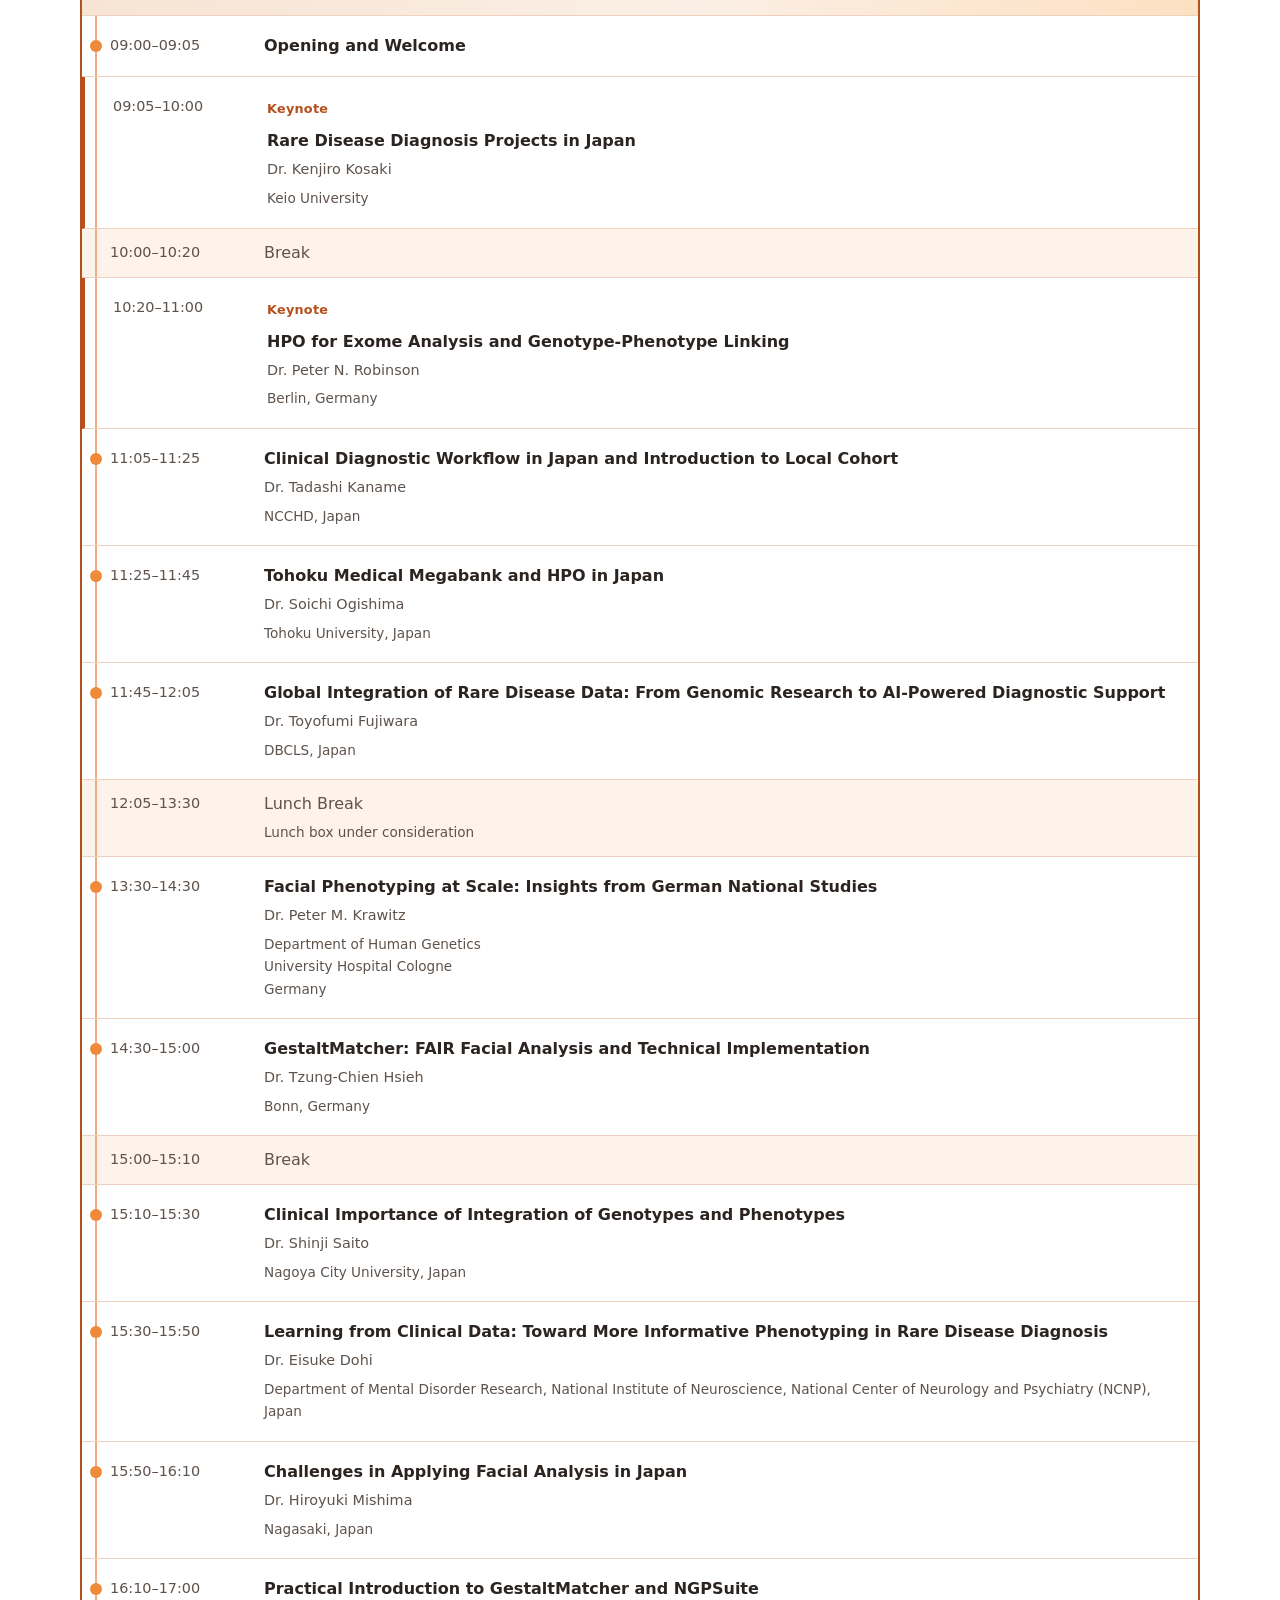
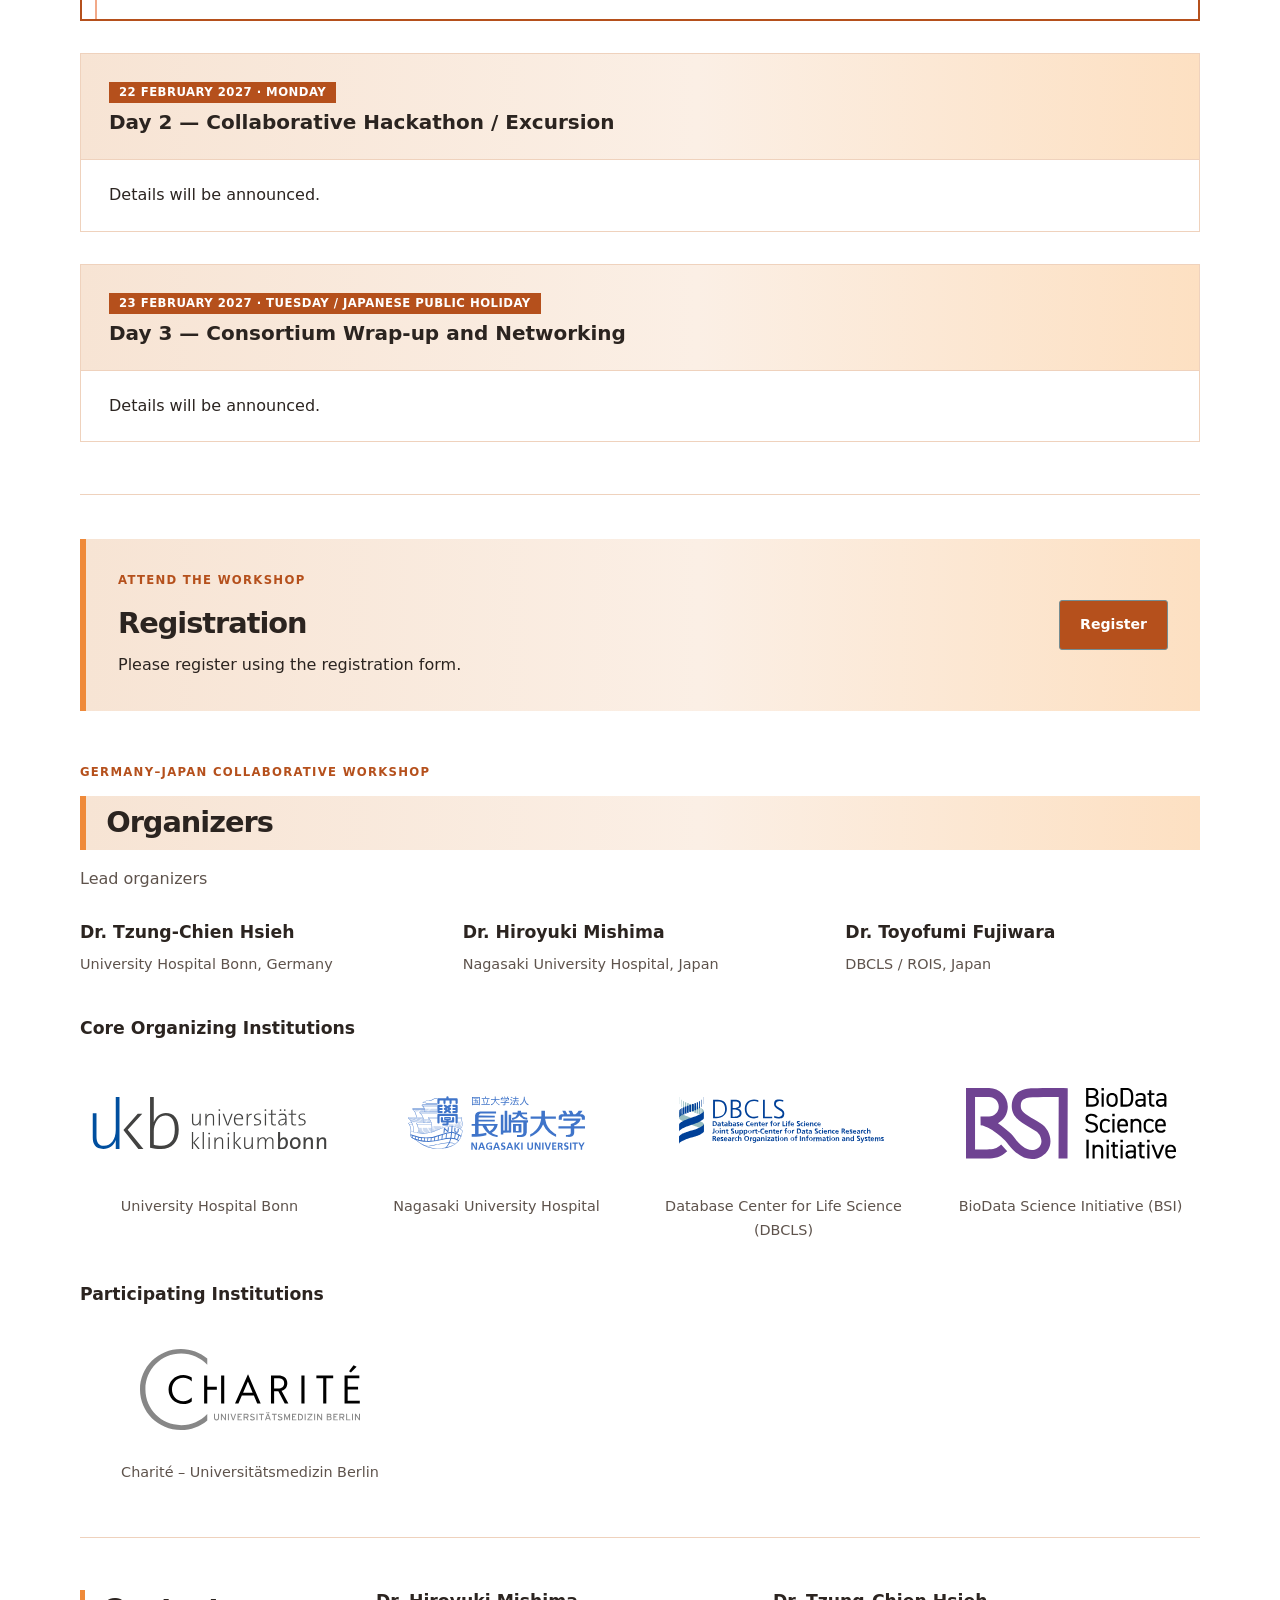
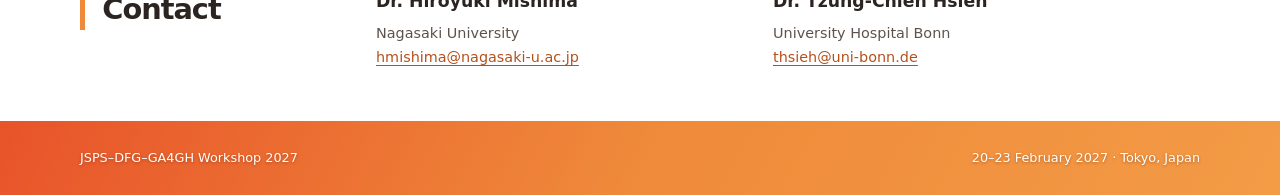
==== commit e5213c7c: "Update Dr. Dohi's Japanese talk title and fix article tag typo - Japanese page: set Dr. Dohi's talk " ====
--- a/en/index.html
+++ b/en/index.html
@@ -78,7 +78,7 @@
   <div class="speaker-grid">
     <article class="speaker-card" data-status="confirmed"><h3>Dr. Tadashi Kaname</h3><p>Clinical Geneticist<br>National Center for Child Health and Development (NCCHD)</p><p class="country">Japan</p></article>
     <article class="speaker-card" data-status="confirmed"><h3>Dr. Shinji Saito</h3><p>Clinical Geneticist<br>Nagoya City University</p><p class="country">Japan</p></article>
-    <articls class="speaker-card"><h3>Dr. Soichi Ogishima</h3><p>Tohoku University</p><p class="country">Japan</p></articls>
+    <article class="speaker-card"><h3>Dr. Soichi Ogishima</h3><p>Tohoku University</p><p class="country">Japan</p></article>
     <article class="speaker-card"><h3>Dr. Eisuke Dohi</h3><p>Department of Mental Disorder Research, National Institute of Neuroscience, National Center of Neurology and Psychiatry (NCNP)</p><p class="country">Japan</p></article>
     <article class="speaker-card"><h3>Dr. Hiroyuki Mishima</h3><p>Nagasaki University</p><p class="country">Japan</p></article>
     <article class="speaker-card"><h3>Dr. Toyofumi Fujiwara</h3><p>DBCLS / ROIS</p><p class="country">Japan</p></article>
--- a/assets/css/styles.css
+++ b/assets/css/styles.css
@@ -178,3 +178,37 @@
 @media (max-width: 640px) {
   .contact-grid { grid-template-columns: 1fr; }
 }
+
+/* AI4RD flyer theme: red-to-orange hero, node-network motif, vermilion accents and beige heading bands. */
+:root{--ink:#2b2420;--muted:#5e534c;--accent:#b5501c;--flyer:#ef8a3a;--line:#efd2bd;--soft:#fdf0e4;--paper:#fff;--flyer-red:#e8532a;--flyer-orange:#f39b46;--band:linear-gradient(90deg,#f7e4d4,#fbefe5 55%,#fde0c2)}
+a:focus-visible,button:focus-visible{outline-color:var(--accent)}
+.site-header{border-top:4px solid var(--flyer);border-bottom-color:var(--line)}
+.hero{position:relative;color:#fff;border-bottom:0;padding:56px 0 104px;
+  background:url("../images/hero-motif.svg") right max(0px,calc((100% - var(--width))/2 - 40px)) bottom 40px/min(520px,48%) auto no-repeat,
+    linear-gradient(118deg,var(--flyer-red) 0%,var(--flyer-red) 25%,#ec6e32 50%,var(--flyer) 75%,var(--flyer-orange) 100%);
+  clip-path:polygon(0 0,100% 0,100% calc(100% - 64px),0 100%)}
+.hero .workshop-identity,.hero h1,.hero .hero-location{color:#fff}
+.hero .hero-note,.hero .support-label{color:#fff7f0}
+.hero h1,.hero .workshop-identity,.hero .hero-location,.hero .hero-note,.hero .support-label,.site-footer p{text-shadow:0 1px 3px rgba(110,40,0,.45)}
+.hero a:focus-visible{outline-color:#fff}
+.hero a.button{background:#fff;color:var(--accent);border-color:#fff;font-weight:700}
+.hero a.button:hover{background:#fdf0e4}
+.funding-logo-slot,.collaboration-logo-slot{border-radius:2px}
+.section h2,#program .section-heading h2{background:var(--band);border-left:6px solid var(--flyer);padding:.3em .7em}
+.eyebrow,.workshop-identity,.badge,.speaker-card .country{color:var(--accent)}
+.speaker-card{border-top-color:var(--flyer)}
+.overview-card{border-top:3px solid var(--flyer)}
+.overview-card.main-event{border-color:var(--flyer)}
+.day-links a{border-color:var(--flyer)}
+.day-heading{background:var(--band)}
+.day-heading .eyebrow{display:inline-block;background:var(--accent);color:#fff;padding:1px 10px;letter-spacing:.04em}
+.sessions li{position:relative}
+.sessions{background:linear-gradient(#f2a988,#f2a988) 13px 0/2px 100% no-repeat}
+.sessions .interval{background:linear-gradient(#f2a988,#f2a988) 13px 0/2px 100% no-repeat,#fdf3ea}
+.sessions li.session::before{content:"";position:absolute;left:8px;top:24px;width:12px;height:12px;border-radius:50%;background:var(--flyer)}
+.registration{background:var(--band);border-left:6px solid var(--flyer)}
+.site-footer{background:linear-gradient(118deg,var(--flyer-red),var(--flyer) 50%,var(--flyer-orange));border-top:0;color:#fff}
+@media(max-width:640px){.hero{padding:36px 0 80px;background-position:right -70px bottom 24px,0 0;background-size:240px auto,auto;clip-path:polygon(0 0,100% 0,100% calc(100% - 36px),0 100%)}.sessions li.session::before{left:8px;top:22px}}
+@media print{.hero{background:none;color:var(--ink);clip-path:none;padding-bottom:20px}.hero *{color:var(--ink)!important;text-shadow:none}.site-footer{background:none;color:var(--ink)}.sessions,.sessions .interval{background:none}.sessions li.session::before{display:none}}
+.section-label h2{background:none;padding:.05em 0 .05em .6em;border-left-width:5px}
+@media(max-width:640px){.sessions li{padding-left:32px}}
